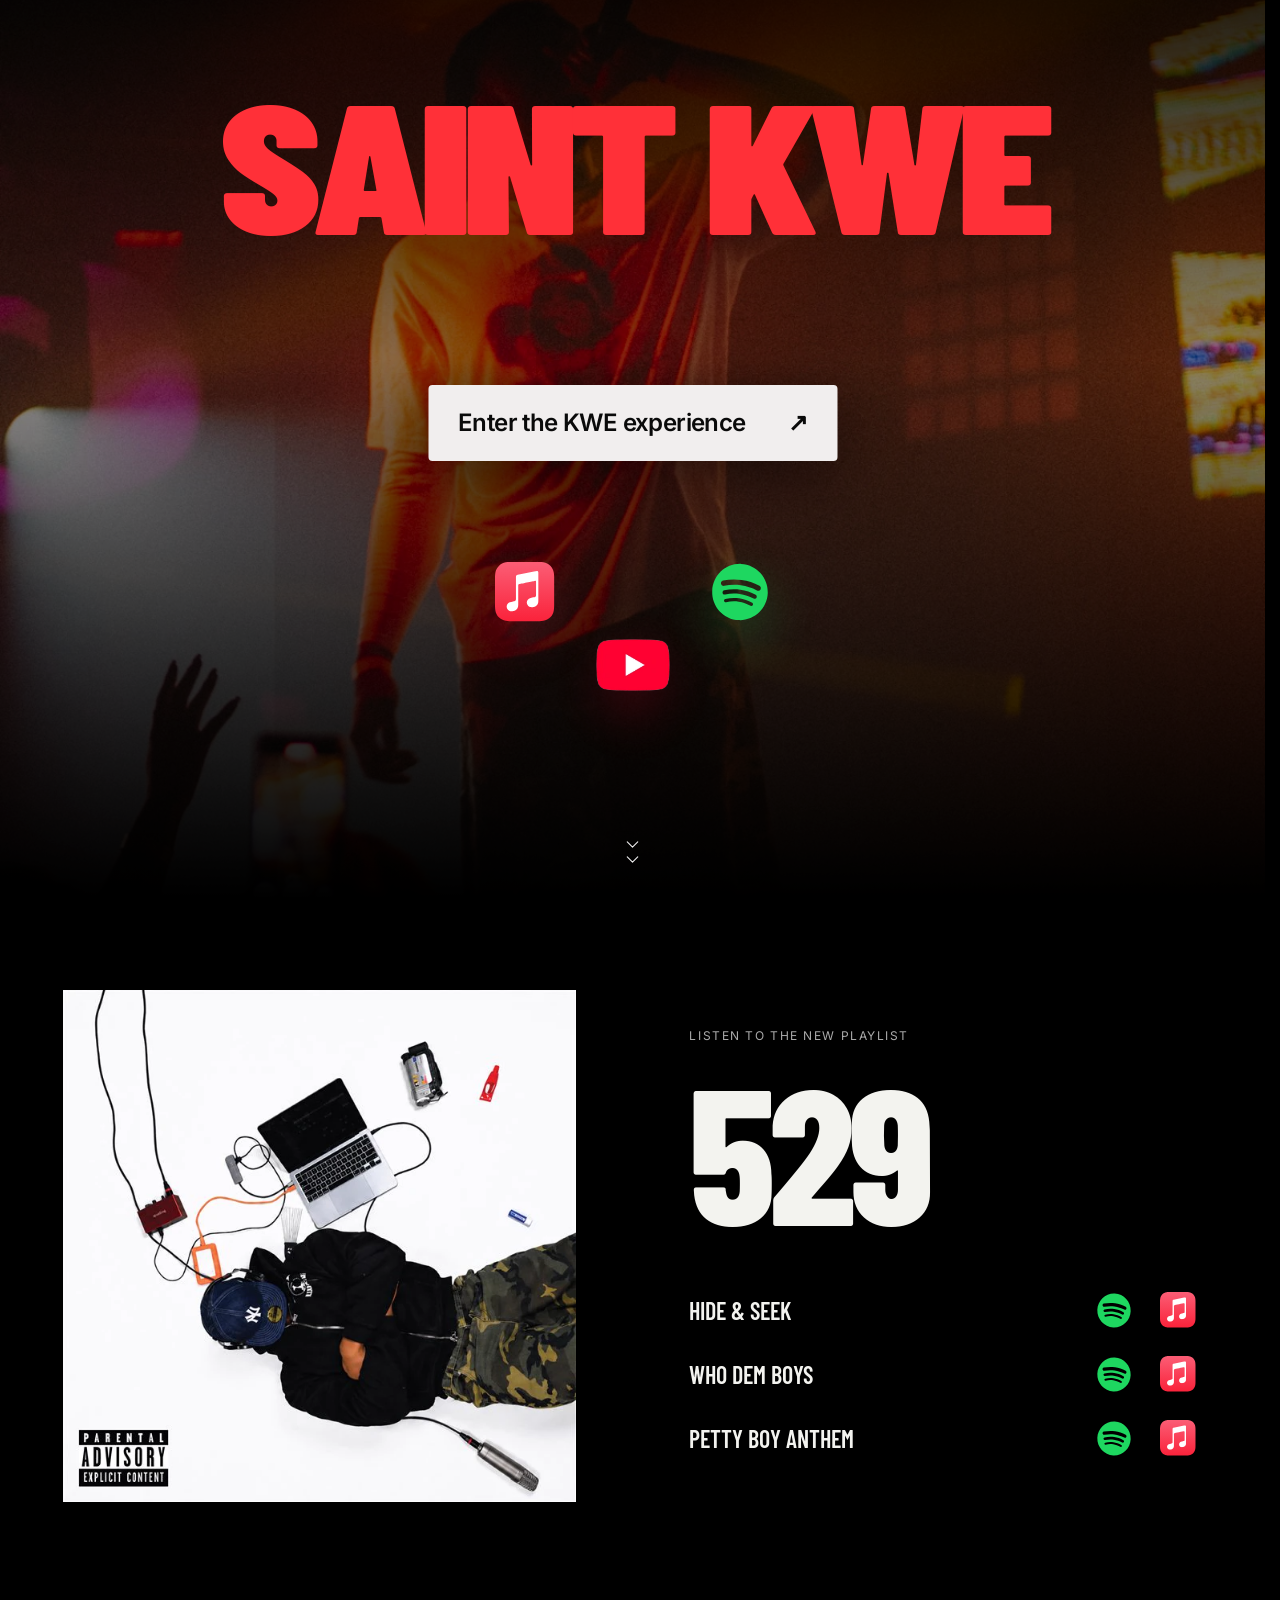
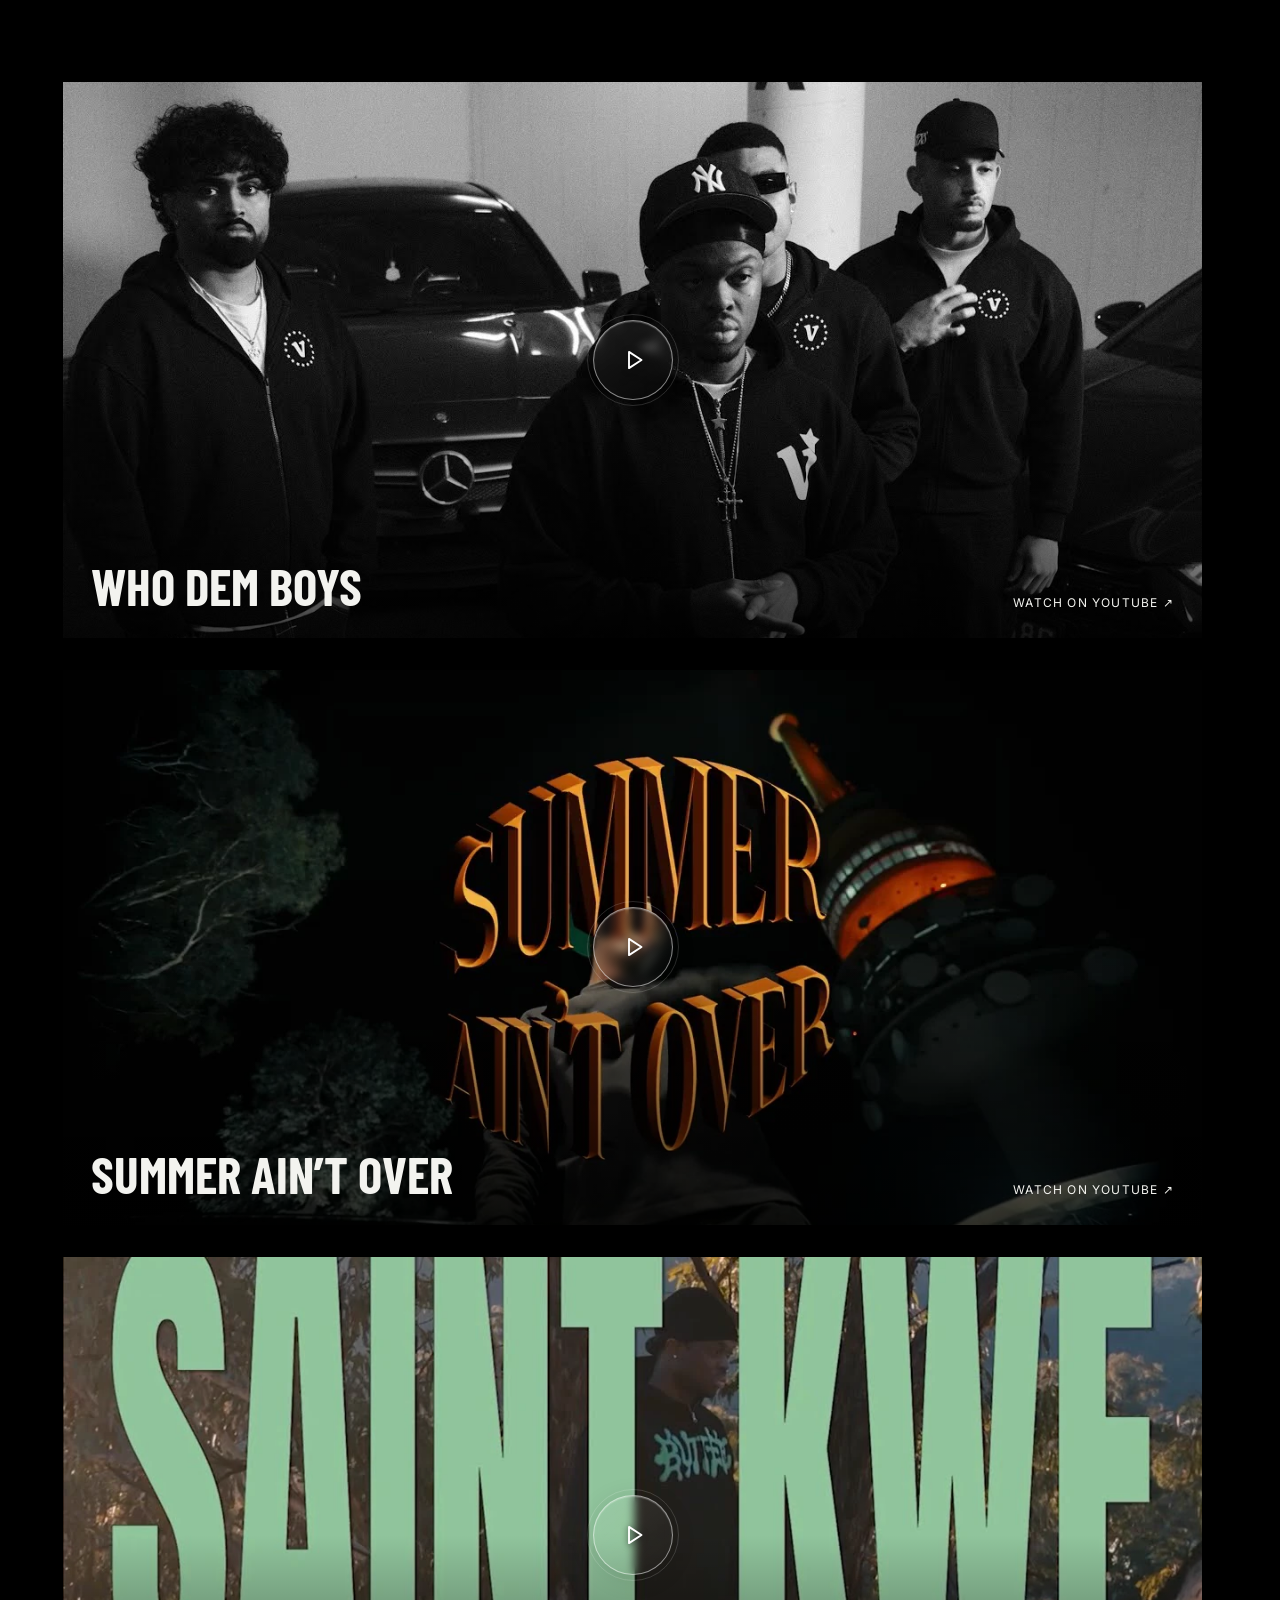
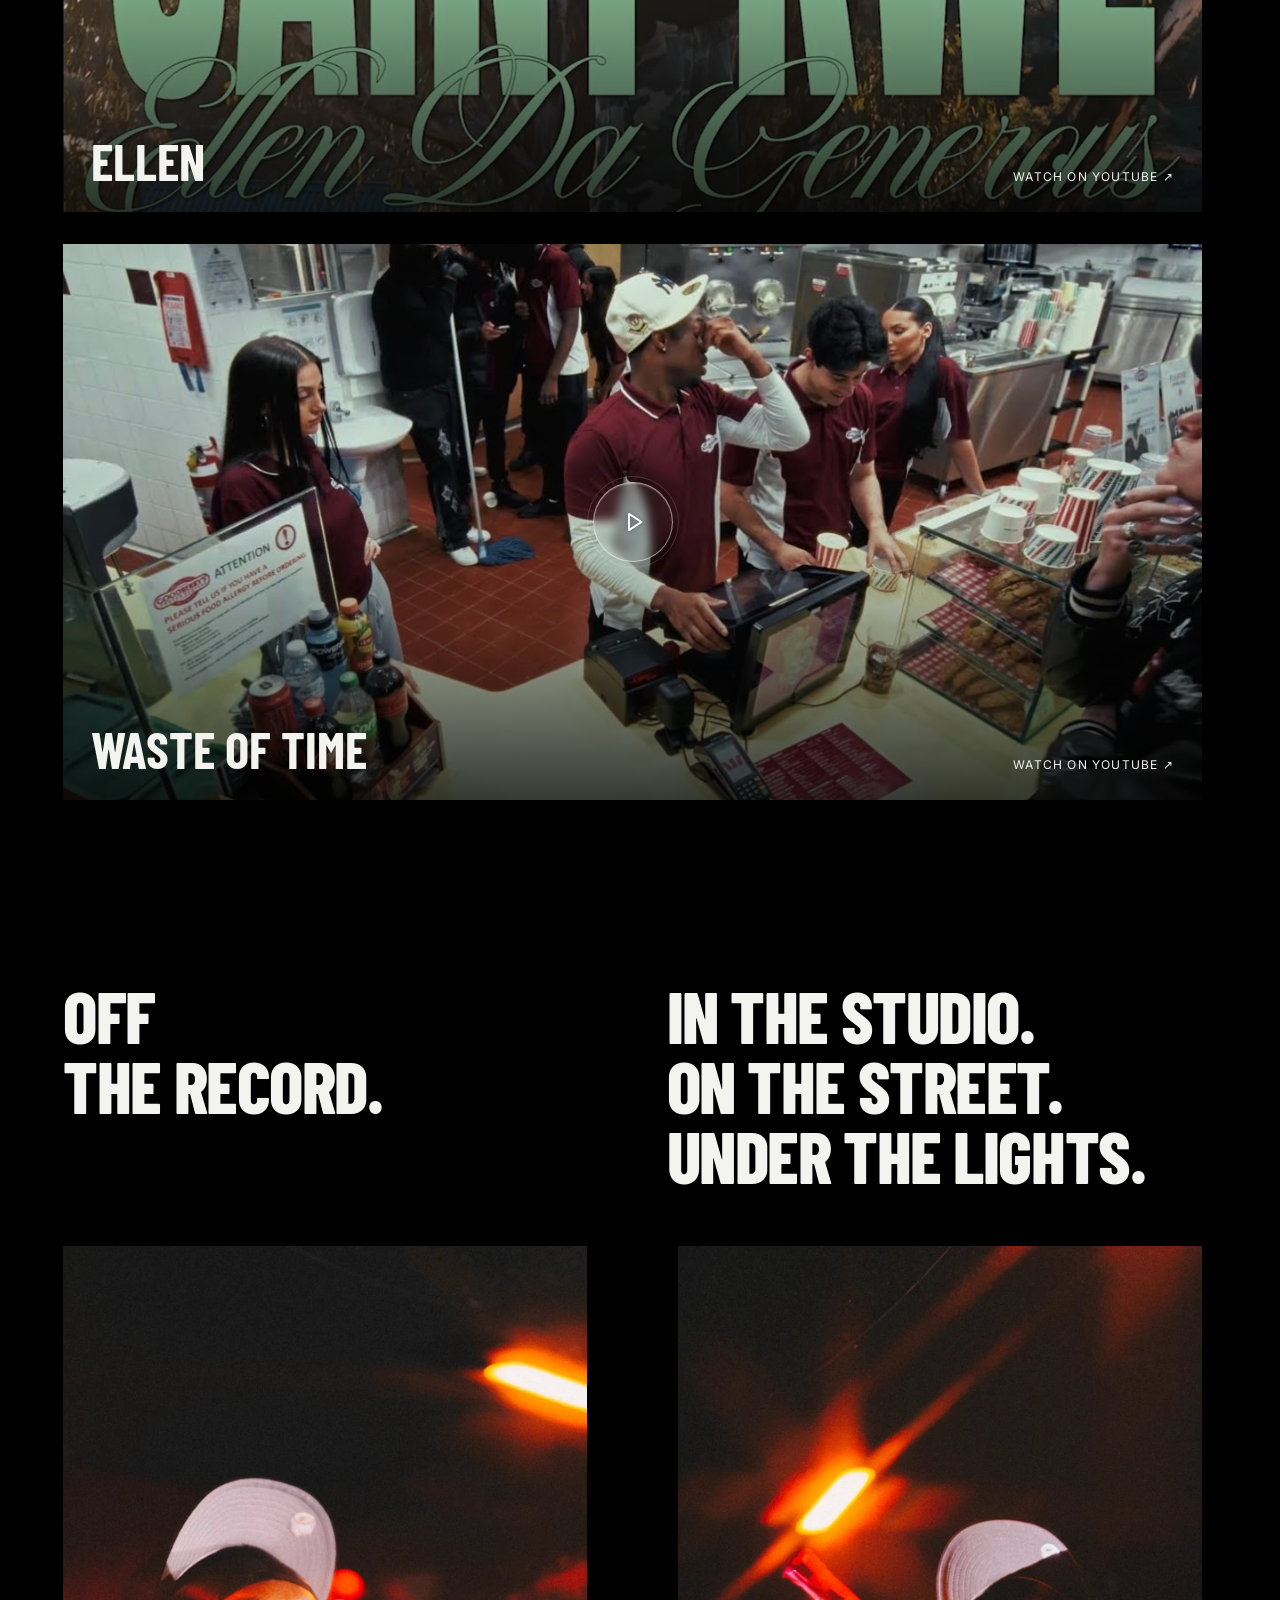
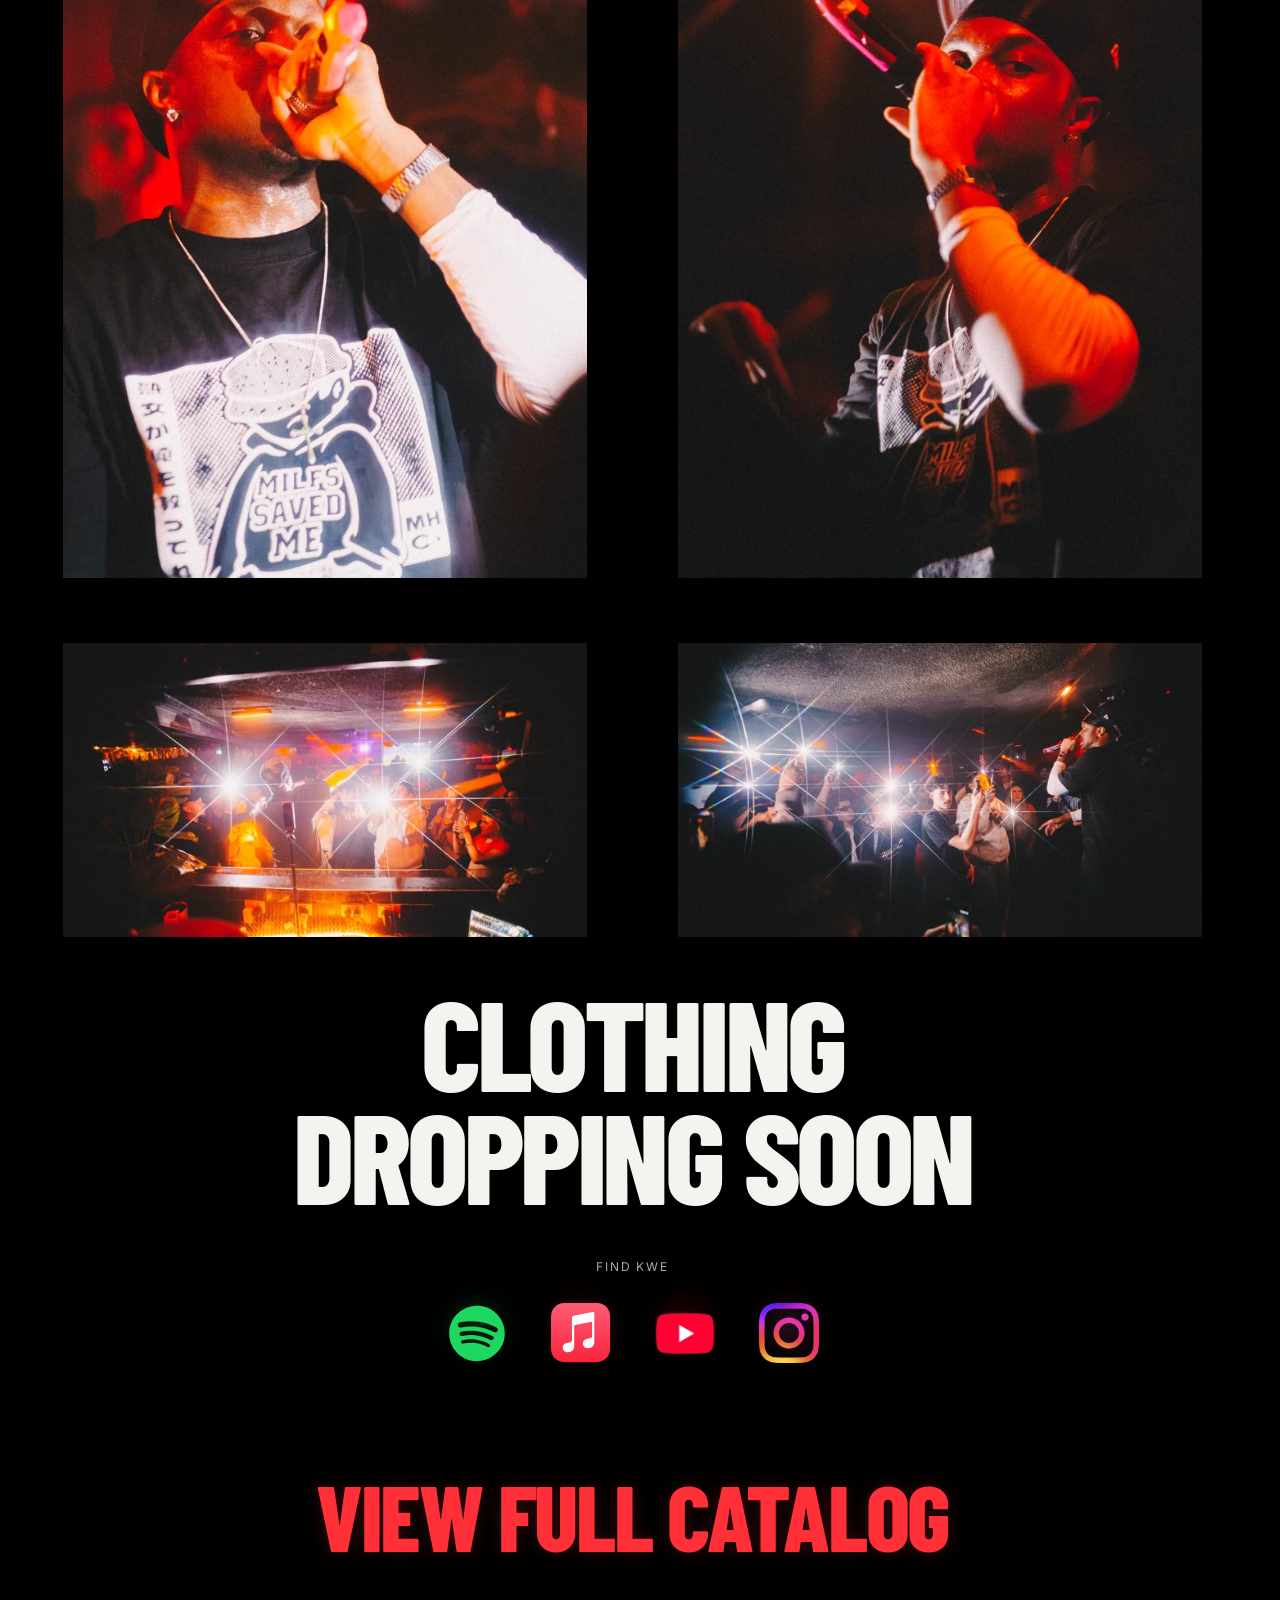
==== index.html @ 80957cc1 "Join black outline draw with original intro wipe" ====
<!doctype html>
<html lang="en" class="mock-settled"><head><meta charset="utf-8"><meta name="viewport" content="width=device-width,initial-scale=1"><title>SAINT KWE</title><meta name="description" content="Music, visuals and photographs from Saint Kwe. Listen to 529 and watch WHO DEM BOYS."><meta name="theme-color" content="#000000"><link rel="icon" href="data:image/svg+xml,%3Csvg xmlns='http://www.w3.org/2000/svg' viewBox='0 0 32 32'%3E%3Crect width='32' height='32' fill='black'/%3E%3Cpath d='M7 5h5v9l9-9h7L17 16l11 11h-7l-9-9v9H7z' fill='white'/%3E%3C/svg%3E"><script src="app.js?v=optimized-20260921" defer></script>

<script src="route-transition.js?v=audit-recovery-20260920"></script><script src="media-loading.js?v=ahead-of-scroll-20260924" defer></script><noscript><style>img[data-src]{display:none}</style></noscript><link rel="stylesheet" href="index.bundle.css?v=black-outline-original-fill-20260924"><link rel="stylesheet" href="fonts.css"></head>
<body data-front="3"><script src="intro-selected.js?v=black-outline-original-fill-20260924"></script><a class="skip" href="#main">Skip to content</a>

<main id="main">
<section class="hero" aria-labelledby="artist"><div class="front-visual" aria-hidden="true"><img src="assets/optimized/hero-dsc08252.webp" alt="" width="1152" height="2048" fetchpriority="high" srcset="assets/optimized/hero-640.webp 640w, assets/optimized/hero-dsc08252.webp 1152w" sizes="100vw" decoding="async"></div><div class="wordmark-stage"><h1 id="artist">SAINT KWE</h1><button class="wordmark-motion" type="button" hidden>Pause motion</button><a class="wordmark-scroll" href="#listen">SCROLL TO LISTEN <span aria-hidden="true">↓</span></a></div><div class="hero-grid" id="listen" role="region" aria-label="Listen on these platforms" tabindex="-1"><div class="hero-copy"><div class="platform-group"><div class="platform-links"><a class="platform-link" href="https://music.apple.com/au/album/529/6788612666" aria-label="Apple Music" title="Apple Music" style="--link-order:0"><span class="platform-art"><img src="assets/apple-music-color.svg" alt="" width="32" height="32"></span></a><a class="platform-link" href="https://open.spotify.com/album/1tXWlbsSiI3O5Lf4TgTcnV" aria-label="Spotify" title="Spotify" style="--link-order:1"><span class="platform-art"><img src="assets/spotify-color.svg" alt="" width="32" height="32"></span></a><a class="platform-link" href="https://www.youtube.com/@saintkwe/videos" aria-label="YouTube" title="YouTube" style="--link-order:2"><span class="platform-art"><img src="assets/optimized/youtube-color.webp" alt="" width="32" height="32"></span></a></div></div><a class="flight-launch" href="flight.html?launch=1">Enter the KWE experience <span aria-hidden="true">↗</span></a><a class="scroll-cue scroll-cue-clean" href="#music" aria-label="Scroll down to music"><svg viewBox="0 0 24 24" fill="none" stroke="currentColor" stroke-width="1.25" stroke-linecap="round" stroke-linejoin="round" aria-hidden="true"><path d="m6 9 6 6 6-6"/></svg><svg viewBox="0 0 24 24" fill="none" stroke="currentColor" stroke-width="1.25" stroke-linecap="round" stroke-linejoin="round" aria-hidden="true"><path d="m6 9 6 6 6-6"/></svg></a></div><figure class="hero-portrait"><span class="media-frame"><img data-src="assets/optimized/hero-1280.webp" data-srcset="assets/optimized/hero-640.webp 640w, assets/optimized/hero-1280.webp 1280w" sizes="(max-width:600px) 90vw, 55vw" width="1280" height="1280" alt="Black-and-white profile portrait of Kwe wearing a cap"><noscript><img src="assets/optimized/hero-1280.webp" srcset="assets/optimized/hero-640.webp 640w, assets/optimized/hero-1280.webp 1280w" sizes="(max-width:600px) 90vw, 55vw" width="1280" height="1280" alt="Black-and-white profile portrait of Kwe wearing a cap" loading="lazy"></noscript></span></figure></div></section>
<section class="music section" id="music" aria-labelledby="music-title"><div class="music-grid"><div class="cover"><span class="media-frame"><img data-src="assets/optimized/cover-1280.webp" data-srcset="assets/optimized/cover-640.webp 640w, assets/optimized/cover-1280.webp 1280w" sizes="(max-width:900px) 90vw, 40vw" width="1280" height="1280" alt="529 artwork"><noscript><img src="assets/optimized/cover-1280.webp" srcset="assets/optimized/cover-640.webp 640w, assets/optimized/cover-1280.webp 1280w" sizes="(max-width:900px) 90vw, 40vw" loading="lazy" width="1280" height="1280" alt="529 artwork"></noscript></span></div><div class="music-copy"><span class="section-tag">LISTEN TO THE NEW PLAYLIST</span><h2 id="music-title">529</h2><div class="release-list tracklist-preview"><div class="track-row"><h3>HIDE &amp; SEEK</h3><div class="track-platforms"><a href="https://open.spotify.com/track/2u8AzHIk5EDLsyPBJLO5Ro" aria-label="Listen to HIDE &amp; SEEK on Spotify" title="Spotify"><img src="assets/spotify-color.svg" alt="" width="36" height="36"></a><a href="https://music.apple.com/au/album/hide-seek/6788612666?i=6788612670&amp;uo=4" aria-label="Listen to HIDE &amp; SEEK on Apple Music" title="Apple Music"><img src="assets/apple-music-color.svg" alt="" width="36" height="36"></a></div></div><div class="track-row"><h3>WHO DEM BOYS</h3><div class="track-platforms"><a href="https://open.spotify.com/track/46uTkcO5Z2K8yxvIJ4USFM" aria-label="Listen to WHO DEM BOYS on Spotify" title="Spotify"><img src="assets/spotify-color.svg" alt="" width="36" height="36"></a><a href="https://music.apple.com/au/album/who-dem-boys/6788612666?i=6788612671&amp;uo=4" aria-label="Listen to WHO DEM BOYS on Apple Music" title="Apple Music"><img src="assets/apple-music-color.svg" alt="" width="36" height="36"></a></div></div><div class="track-row"><h3>PETTY BOY ANTHEM</h3><div class="track-platforms"><a href="https://open.spotify.com/track/5oD4jXRlHrx4iXZxvp73Er" aria-label="Listen to PETTY BOY ANTHEM on Spotify" title="Spotify"><img src="assets/spotify-color.svg" alt="" width="36" height="36"></a><a href="https://music.apple.com/au/album/petty-boy-anthem/6788612666?i=6788612673&amp;uo=4" aria-label="Listen to PETTY BOY ANTHEM on Apple Music" title="Apple Music"><img src="assets/apple-music-color.svg" alt="" width="36" height="36"></a></div></div></div></div></div></section>

<section class="section visuals" id="visuals" aria-label="Music videos"><a class="video-feature" href="https://www.youtube.com/watch?v=b9i6DAuP5qw" aria-label="Watch WHO DEM BOYS on YouTube"><span class="media-frame"><img data-src="assets/b9i6DAuP5qw-hd.jpg" width="1280" height="720" alt="WHO DEM BOYS music video thumbnail"><noscript><img src="assets/b9i6DAuP5qw-hd.jpg" width="1280" height="720" loading="lazy" alt="WHO DEM BOYS music video thumbnail"></noscript></span><span class="play-circle" aria-hidden="true"><svg viewBox="0 0 24 24" fill="none" aria-hidden="true"><path d="M8 5.5 18 12 8 18.5V5.5Z" stroke="currentColor" stroke-width="1.5" stroke-linejoin="round"/></svg></span><span class="video-caption"><strong>WHO DEM BOYS</strong><span>WATCH ON YOUTUBE ↗</span></span></a><a class="video-feature" style="margin-top:32px" href="https://www.youtube.com/watch?v=e_RMY3Msjro" aria-label="Watch SUMMER AIN’T OVER on YouTube"><span class="media-frame"><img data-src="assets/optimized/e_RMY3Msjro-hd.webp" width="1280" height="720" alt="SUMMER AIN’T OVER music video thumbnail"><noscript><img src="assets/optimized/e_RMY3Msjro-hd.webp" width="1280" height="720" loading="lazy" alt="SUMMER AIN’T OVER music video thumbnail"></noscript></span><span class="play-circle" aria-hidden="true"><svg viewBox="0 0 24 24" fill="none" aria-hidden="true"><path d="M8 5.5 18 12 8 18.5V5.5Z" stroke="currentColor" stroke-width="1.5" stroke-linejoin="round"/></svg></span><span class="video-caption"><strong>SUMMER AIN’T OVER</strong><span>WATCH ON YOUTUBE ↗</span></span></a><a class="video-feature" style="margin-top:32px" href="https://www.youtube.com/watch?v=nfWzHNK-rkg" aria-label="Watch ELLEN on YouTube"><span class="media-frame"><img data-src="assets/optimized/nfWzHNK-rkg-hd.webp" alt="ELLEN video thumbnail" width="1280" height="720"><noscript><img src="assets/optimized/nfWzHNK-rkg-hd.webp" alt="ELLEN video thumbnail" width="1280" height="720" loading="lazy"></noscript></span><span class="play-circle" aria-hidden="true"><svg viewBox="0 0 24 24" fill="none" aria-hidden="true"><path d="M8 5.5 18 12 8 18.5V5.5Z" stroke="currentColor" stroke-width="1.5" stroke-linejoin="round"/></svg></span><span class="video-caption"><strong>ELLEN</strong><span>WATCH ON YOUTUBE ↗</span></span></a><a class="video-feature" style="margin-top:32px" href="https://www.youtube.com/watch?v=I3dgDW-hsuA" aria-label="Watch WASTE OF TIME on YouTube"><span class="media-frame"><img data-src="assets/I3dgDW-hsuA-hd.jpg" alt="WASTE OF TIME video thumbnail" width="1280" height="720"><noscript><img src="assets/I3dgDW-hsuA-hd.jpg" alt="WASTE OF TIME video thumbnail" width="1280" height="720" loading="lazy"></noscript></span><span class="play-circle" aria-hidden="true"><svg viewBox="0 0 24 24" fill="none" aria-hidden="true"><path d="M8 5.5 18 12 8 18.5V5.5Z" stroke="currentColor" stroke-width="1.5" stroke-linejoin="round"/></svg></span><span class="video-caption"><strong>WASTE OF TIME</strong><span>WATCH ON YOUTUBE ↗</span></span></a></section>
<section class="section archive" id="archive" aria-labelledby="archive-title"><div class="archive-heading"><h2 id="archive-title">OFF<br>THE RECORD.</h2><p>In the studio.<br>On the street.<br>Under the lights.</p></div><div class="photo-grid">
<figure class="photo concert"><span class="media-frame"><img data-src="assets/concert-cultrd-131-1280.jpg" data-srcset="assets/optimized/concert-cultrd-131-640.webp 640w, assets/concert-cultrd-131-1280.jpg 1280w" sizes="(max-width:360px) 90vw, 44vw" width="1186" height="2110" alt="Close-up of Kwe singing beneath red and orange stage lights" style="aspect-ratio:auto 1186 / 2110;height:auto"><noscript><img src="assets/concert-cultrd-131-1280.jpg" srcset="assets/optimized/concert-cultrd-131-640.webp 640w, assets/concert-cultrd-131-1280.jpg 1280w" sizes="(max-width:360px) 90vw, 44vw" width="1186" height="2110" loading="lazy" alt="Close-up of Kwe singing beneath red and orange stage lights" style="aspect-ratio:auto 1186 / 2110;height:auto"></noscript></span></figure>
<figure class="photo concert"><span class="media-frame"><img data-src="assets/concert-cultrd-117-1280.jpg" data-srcset="assets/optimized/concert-cultrd-117-640.webp 640w, assets/concert-cultrd-117-1280.jpg 1280w" sizes="(max-width:360px) 90vw, 44vw" width="1186" height="2110" alt="Kwe performing beneath an orange spotlight" style="aspect-ratio:auto 1186 / 2110;height:auto"><noscript><img src="assets/concert-cultrd-117-1280.jpg" srcset="assets/optimized/concert-cultrd-117-640.webp 640w, assets/concert-cultrd-117-1280.jpg 1280w" sizes="(max-width:360px) 90vw, 44vw" width="1186" height="2110" loading="lazy" alt="Kwe performing beneath an orange spotlight" style="aspect-ratio:auto 1186 / 2110;height:auto"></noscript></span></figure>


<figure class="photo concert"><span class="media-frame"><img data-src="assets/optimized/concert-cultrd-125-1280.webp" data-srcset="assets/optimized/concert-cultrd-125-640.webp 640w, assets/optimized/concert-cultrd-125-1280.webp 1280w, assets/optimized/concert-cultrd-125-full.webp 2110w" sizes="(max-width:360px) 90vw, 44vw" width="1280" height="719" alt="Wide concert stage illuminated by orange lights" style="aspect-ratio:auto 1280 / 719;height:auto"><noscript><img src="assets/optimized/concert-cultrd-125-1280.webp" srcset="assets/optimized/concert-cultrd-125-640.webp 640w, assets/optimized/concert-cultrd-125-1280.webp 1280w, assets/optimized/concert-cultrd-125-full.webp 2110w" sizes="(max-width:360px) 90vw, 44vw" width="1280" height="719" loading="lazy" alt="Wide concert stage illuminated by orange lights" style="aspect-ratio:auto 1280 / 719;height:auto"></noscript></span></figure>
<figure class="photo concert"><span class="media-frame"><img data-src="assets/optimized/concert-cultrd-121-1280.webp" data-srcset="assets/optimized/concert-cultrd-121-640.webp 640w, assets/optimized/concert-cultrd-121-1280.webp 1280w, assets/optimized/concert-cultrd-121-full.webp 2110w" sizes="(max-width:360px) 90vw, 44vw" width="1280" height="719" alt="Wide view of the performers and crowd beneath concert lights" style="aspect-ratio:auto 1280 / 719;height:auto"><noscript><img src="assets/optimized/concert-cultrd-121-1280.webp" srcset="assets/optimized/concert-cultrd-121-640.webp 640w, assets/optimized/concert-cultrd-121-1280.webp 1280w, assets/optimized/concert-cultrd-121-full.webp 2110w" sizes="(max-width:360px) 90vw, 44vw" width="1280" height="719" loading="lazy" alt="Wide view of the performers and crowd beneath concert lights" style="aspect-ratio:auto 1280 / 719;height:auto"></noscript></span></figure></div></section>


<section class="contact section" id="contact" aria-labelledby="contact-title"><h2 id="contact-title" style="font-size:clamp(2.5rem,10vw,10rem)">CLOTHING<br><em>DROPPING SOON</em></h2><div class="contact-bottom"><div class="platform-group"><p class="platform-label">FIND KWE</p><div class="platform-links"><a class="platform-link" href="https://open.spotify.com/album/1tXWlbsSiI3O5Lf4TgTcnV" aria-label="Spotify" title="Spotify" style="--link-order:0"><img src="assets/spotify-color.svg" alt="" width="32" height="32"></a><a class="platform-link" href="https://music.apple.com/au/album/529/6788612666" aria-label="Apple Music" title="Apple Music" style="--link-order:1"><img src="assets/apple-music-color.svg" alt="" width="32" height="32"></a><a class="platform-link" href="https://www.youtube.com/@saintkwe/videos" aria-label="YouTube" title="YouTube" style="--link-order:2"><img src="assets/optimized/youtube-color.webp" alt="" width="32" height="32"></a><a class="platform-link" href="https://www.instagram.com/saintkwe/reels/" aria-label="Instagram" title="Instagram" style="--link-order:3"><img src="assets/optimized/instagram-color.webp" loading="eager" decoding="async" alt="" width="32" height="32"></a></div></div></div></section></main>
<footer class="catalog-footer"><a class="catalog-cta" href="catalog.html">VIEW FULL CATALOG</a></footer>

</body></html>
---- index.bundle.css ----
:root{color-scheme:dark;--black:#000;--white:#f3f3ef;--muted:#aaa;--line:#303030;--display:'Barlow Condensed',Impact,'Arial Narrow',sans-serif;--body:Inter,Arial,sans-serif}*{box-sizing:border-box}html{background:#000;scroll-behavior:smooth;scroll-padding-top:30px}body{margin:0;background:#000;color:var(--white);font:16px/1.5 var(--body)}a{color:inherit;text-decoration:none}button{font:inherit;color:inherit;cursor:pointer}a,button{-webkit-tap-highlight-color:#ffffff30}a:focus-visible,button:focus-visible{outline:2px solid #fff;outline-offset:6px}img{display:block;max-width:100%}h1,h2,h3,p,figure{margin:0}header,main,footer{max-width:1800px;margin-inline:auto}header{padding:22px 5%;display:flex;align-items:center;justify-content:space-between;gap:20px}.logo{font:900 36px/1 var(--display);letter-spacing:-1px;min-height:44px;display:flex;align-items:center}.logo span{font:12px var(--body);align-self:flex-start;margin:5px 0 0 5px}nav{display:flex;gap:34px}nav a,.header-contact{font-size:14px;min-height:44px;display:inline-flex;align-items:center}.header-contact{gap:35px}.hero{padding:15px 5% 90px}.hero-meta,.section-top{display:flex;justify-content:space-between;gap:20px;align-items:center}.hero-meta{font-size:12px;letter-spacing:.12em;padding:22px 0}h1{font:900 clamp(5rem,18.8vw,21rem)/.94 var(--display);letter-spacing:-.035em;white-space:nowrap;margin:0 0 32px}.hero-grid{display:grid;grid-template-columns:.78fr 1fr;gap:7%;align-items:center}.hero-copy{padding:12% 0}.section-tag{font-size:12px;letter-spacing:.13em;color:var(--muted);line-height:1.6}.hero-statement{font:700 clamp(2.8rem,5.7vw,6rem)/1.03 var(--display);letter-spacing:-.02em;margin:28px 0 36px}em{font-style:normal;color:#aaa}.primary{display:inline-flex;align-items:center;justify-content:space-between;gap:38px;min-height:54px;background:var(--white);color:#000;padding:15px 22px;font-size:14px;font-weight:600;border:1px solid var(--white)}.quiet-link{font-size:14px;min-height:44px;display:inline-flex;align-items:center;gap:20px}.hero-copy>.quiet-link{display:flex;width:fit-content;margin-top:18px}.hero-portrait img{width:100%;aspect-ratio:1.12;object-fit:cover;object-position:50% 20%}.hero-portrait figcaption{display:flex;justify-content:space-between;font-size:12px;letter-spacing:.1em;color:var(--muted);padding-top:14px}.section{padding:90px 5%;background:#000}.section-top{margin-bottom:48px}.music-grid{display:grid;grid-template-columns:1fr 1fr;gap:10%;align-items:center}.cover img{width:100%;height:auto;aspect-ratio:1;object-fit:contain}.music-copy h2{font:800 clamp(7rem,15vw,17rem)/.95 var(--display);letter-spacing:-.035em;margin:12px 0 28px}.release-list{margin-top:38px}.release-list>a{display:grid;grid-template-columns:20px minmax(0,1fr) 20px;gap:15px;align-items:center;padding:20px 0;border-bottom:0}.release-list>a>span:first-child{font-size:12px;color:var(--muted)}h3{font:600 clamp(1.4rem,2.6vw,2.3rem)/1.15 var(--display)}.big-title{font:800 clamp(3.5rem,8.8vw,10rem)/.91 var(--display);letter-spacing:-.025em;margin-bottom:42px}.outline-type{color:#000;-webkit-text-stroke:1px #aaa}.video-feature{display:block;position:relative;overflow:hidden}.video-feature .media-frame>img{width:100%;aspect-ratio:2.05;object-fit:cover;object-position:center 37%}.video-feature:after{content:'';position:absolute;inset:50% 0 0;background:linear-gradient(transparent,#000b);pointer-events:none}.play-circle{position:absolute;top:50%;left:50%;transform:translate(-50%,-50%);width:72px;height:72px;border:1px solid #fffc;border-radius:50%;display:grid;place-items:center;background:#0006;padding-left:4px;font-size:20px;z-index:1}.video-caption{position:absolute;bottom:26px;left:28px;right:28px;display:flex;align-items:end;justify-content:space-between;gap:20px;z-index:1}.video-caption strong{font:700 clamp(2rem,4vw,4rem)/1 var(--display)}.video-caption>span{font-size:12px;letter-spacing:.1em}.video-rows>a{display:grid;grid-template-columns:40px minmax(0,1fr) 60px 20px;gap:20px;align-items:center;padding:25px 0;border-bottom:0}.duration{font-size:12px;color:var(--muted)}.archive-heading{display:flex;justify-content:space-between;align-items:end;gap:30px;margin-bottom:55px}.archive-heading h2{font:800 clamp(3.5rem,8vw,9rem)/.94 var(--display);letter-spacing:-.025em}.archive-heading p{color:var(--muted);font-size:16px;line-height:1.8;max-width:220px;margin:0 6% 8px 0}.photo-grid{display:grid;grid-template-columns:1fr 1fr;gap:65px 8%;align-items:start}.photo{display:block;min-width:0}.photo img{width:100%;aspect-ratio:1;object-fit:cover}.photo.tall img{aspect-ratio:3/4}.photo.offset{margin-top:26%}.photo.wide img{aspect-ratio:1.5;object-position:50% 80%}.photo>span:not(.media-frame){display:flex;justify-content:space-between;align-items:center;padding-top:14px;font-size:12px;letter-spacing:.08em;color:var(--muted)}.photo b{font-size:24px;color:#fff;font-weight:400}.contact h2{font:800 clamp(5rem,15vw,17rem)/.88 var(--display);letter-spacing:-.035em;margin:32px 0 60px}.contact h2 em{color:var(--white)}.contact-bottom{display:flex;justify-content:space-between;gap:30px;align-items:end}.contact-handle{font:600 clamp(1.8rem,4vw,4rem)/1.2 var(--display);padding-bottom:14px}.socials{display:flex;gap:30px;flex-wrap:wrap}.socials a{font-size:14px;min-height:44px;display:flex;align-items:center}footer{display:flex;justify-content:space-between;gap:20px;padding:28px 5%;font-size:12px;letter-spacing:.1em;color:var(--muted)}footer>a{min-height:44px;display:flex;align-items:center}footer>span{align-self:center}.skip{position:fixed;top:-100px;left:15px;z-index:10;background:white;color:black;padding:12px}.skip:focus{top:10px}dialog{position:fixed;inset:0;width:min(1200px,96vw);max-width:96vw;height:94dvh;max-height:94dvh;background:#000;color:#fff;border:1px solid #444;padding:18px 22px}dialog::backdrop{background:#000e}dialog[open]{display:flex;flex-direction:column;gap:12px}.dialog-top,.dialog-bottom{display:flex;align-items:center;justify-content:space-between;gap:12px}.dialog-top{font-size:14px}.dialog-bottom p{font-size:14px;text-align:center;color:#bbb}dialog button{background:#000;border:1px solid #555;min-height:44px;padding:8px 15px;white-space:nowrap}#full-photo{min-height:0;flex:1;width:100%;object-fit:contain}body.modal-open{overflow:hidden}.reveal{animation:enter .52s ease-out both}.platform-group.reveal{animation:none}@keyframes enter{from{opacity:.72;transform:translateY(6px)}to{opacity:1;transform:none}}@media(hover:hover) and (pointer:fine){a:hover{color:#bbb}.primary:hover{background:#000;color:#fff}.photo img{transition:filter .2s}.video-feature:hover .play-circle{background:#fff;color:#000}}@media(min-width:1800px){h1{font-size:338px}}@media(max-width:900px){.music-grid{gap:7%;grid-template-columns:1fr 1fr}.header-contact{display:none}.hero-grid{gap:6%}.hero-statement{font-size:clamp(2.7rem,6vw,4rem)}.primary{gap:20px}.section{padding-block:65px}.music-copy h2{font-size:8rem}.release-list{margin-top:25px}.release-list>a{padding:15px 0;gap:10px}.socials{gap:18px}.contact-bottom{align-items:start;flex-direction:column}}@media(max-width:600px){header{padding:16px 5%;gap:16px}nav{gap:18px}.logo{font-size:30px}nav a{font-size:14px}.hero{padding-top:0;padding-bottom:50px}.hero-meta{font-size:10px;padding:15px 0;letter-spacing:.06em}.hero-meta>a{display:none}h1{font-size:18.5vw;margin-bottom:24px}.hero-grid{grid-template-columns:1fr;gap:28px}.hero-copy{padding:0;display:grid;grid-template-columns:1fr 1fr;align-items:center;gap:14px}.hero-copy>.section-tag{grid-column:1/-1}.hero-statement{font-size:2.8rem;margin:0;grid-row:2/4}.hero-copy>.primary{font-size:13px;padding:13px;gap:10px;min-height:50px}.hero-copy>.quiet-link{margin:0;font-size:12px;gap:10px}.hero-portrait img{aspect-ratio:1.12}.section{padding-block:50px}.section-top{margin-bottom:30px;gap:12px}.section-tag{font-size:11px;letter-spacing:.07em}.music-grid{grid-template-columns:1fr;gap:32px}.music-copy h2{font-size:8rem}.music-copy>.primary{width:100%}.release-list>a{padding:20px 0}h3{font-size:1.6rem}.big-title{font-size:12vw;margin-bottom:28px}.video-feature .media-frame>img{aspect-ratio:1.25;object-position:50% 38%}.video-caption{bottom:20px;left:18px;right:18px;display:block}.video-caption strong{font-size:2rem}.video-caption>span{display:block;margin-top:10px;font-size:10px}.play-circle{width:54px;height:54px;font-size:16px;top:42%}.video-rows>a{grid-template-columns:20px minmax(0,1fr) 35px 14px;gap:10px;padding:22px 0}.duration{font-size:11px}.archive-heading{gap:20px;align-items:start;flex-direction:column;margin-bottom:30px}.archive-heading h2{font-size:15vw}.archive-heading p{font-size:14px}.photo-grid{gap:34px 16px}.photo>span:not(.media-frame){font-size:10px;letter-spacing:0;gap:5px}.photo b{font-size:19px}.photo.offset{margin-top:30%}.contact h2{font-size:24vw;margin-bottom:40px}.contact-handle{font-size:2rem}.socials{gap:24px}footer>span:nth-child(2){display:none}footer{font-size:10px}dialog{padding:12px;max-width:100vw;width:100vw;height:100dvh;max-height:100dvh;border:0}.dialog-bottom{flex-wrap:wrap}.dialog-bottom p{order:3;width:100%;margin-top:5px}}@media(max-width:360px){nav{gap:12px}.hero-copy{grid-template-columns:1fr}.hero-statement{grid-row:auto}.hero-copy>.primary{width:100%}.hero-copy>.quiet-link{margin-top:0}.photo-grid{grid-template-columns:1fr}.photo.offset{margin-top:0}.photo>span:not(.media-frame){font-size:12px}.section-top{flex-wrap:wrap}}@media(prefers-reduced-motion:reduce){html{scroll-behavior:auto}*,*:before,*:after{animation:none!important;transition:none!important}.reveal{opacity:1;transform:none}}
img{height:auto}.hero-copy{padding:0}.hero-portrait img{height:auto}@media(min-width:901px){h1{font-size:clamp(5rem,17vw,19rem)}.hero-portrait img{aspect-ratio:1.3}.hero{padding-bottom:70px}}

.primary{transition:background-color .18s,color .18s,transform .12s}.primary:active{transform:translateY(1px) scale(.985);background:#deded9;color:#000}@media(prefers-reduced-motion:reduce){.primary:active{transform:none}}

/* Keep secondary text legible on small screens. */
@media(max-width:600px){.hero-meta,.section-tag,.duration,.video-caption>span,footer{font-size:12px}.hero-copy>.primary,.hero-copy>.quiet-link{font-size:14px}.archive-heading p{font-size:16px}.section-top{flex-wrap:wrap}.hero-copy{grid-template-columns:1fr}.hero-statement{grid-row:auto}.hero-copy>.primary{width:fit-content}.hero-copy>.quiet-link{margin-top:0}}

/* No decorative dividers between page sections or content rows. */
header,main,footer,section,.hero-meta,.section-top,.release-list>a,.video-rows>a,.contact-handle{border:0!important;box-shadow:none!important}
hr,[role="separator"]{display:none!important}

/* Scroll-led image reveals; the full title list remains in view. */
.video-scroll{margin-top:45px;--reveal-height:200px;overflow-anchor:none}
.video-pin{background:#000;padding:12px 0 20px;top:20px}
.video-scroll-hint{font-size:12px;letter-spacing:.12em;color:#aaa;margin:0 0 12px;display:flex;justify-content:space-between}
.video-title{display:grid;grid-template-columns:26px minmax(0,1fr) 24px;align-items:center;gap:14px;width:100%;min-height:42px;padding:7px 0;background:none;border:0;text-align:left;color:#aaa;font:600 clamp(18px,2.4vw,28px)/1.1 var(--display)}
.video-title .section-tag{font-family:var(--body);font-size:12px}
.reveal-symbol{text-align:right;font:400 20px/1 var(--body)}
.video-image{margin-left:0;overflow:hidden}
.video-image a{display:block;position:relative}
.video-image img{width:100%;height:auto;aspect-ratio:16/9;object-fit:cover;object-position:center}
.scroll-play{position:absolute;top:50%;left:50%;transform:translate(-50%,-50%);background:#000a;border-radius:50%;padding:15px 20px;font-size:20px;color:#fff}
.scroll-video{margin-bottom:18px}
.scroll-enhanced{height:calc(var(--scroll-travel) + var(--pin-height))}
.scroll-enhanced .video-pin{position:sticky}
.scroll-enhanced .scroll-video{margin-bottom:0}
.scroll-enhanced .video-image{height:0;opacity:0;transition:height .46s cubic-bezier(.4,0,.2,1),opacity .26s ease}
.scroll-enhanced .active .video-image{height:calc(var(--reveal-height) + 12px);opacity:1}
.scroll-enhanced .video-image img{height:var(--reveal-height);transform:translateY(10px) scale(1.015);transition:transform .46s cubic-bezier(.4,0,.2,1)}
.scroll-enhanced .active .video-image img{transform:translateY(0) scale(1)}
.scroll-enhanced .active .video-title{color:#fff}
@media(max-width:600px){.video-title{gap:8px;grid-template-columns:22px minmax(0,1fr) 20px;font-size:18px;min-height:42px}}
@media(prefers-reduced-motion:reduce){.video-scroll-hint{display:none}.video-image,.video-image img{transition:none!important;transform:none!important}}
.scroll-enhanced .video-image a{width:100%}


/* Direct listening links, with restrained motion on the surrounding controls. */
.platform-group{margin-top:8px}.platform-label{font-size:12px;letter-spacing:.15em;color:#aaa;margin-bottom:18px}
.platform-links{display:flex;gap:20px;align-items:flex-start;flex-wrap:wrap}
.platform-link{display:flex;flex-direction:column;align-items:center;justify-content:center;gap:12px;min-width:64px;min-height:78px;padding:8px 0;position:relative}
.platform-link img{width:32px;height:32px;object-fit:contain}
.platform-link span{font-size:11px;white-space:nowrap;color:#aaa;transition:color .2s}
.platform-link:hover span,.platform-link:focus-visible span{color:#fff}
.platform-link:before{content:'';position:absolute;inset:-6px;border-radius:14px;background:radial-gradient(ellipse,#ffffff12,transparent 70%);opacity:0;transition:opacity .25s;pointer-events:none}
.platform-link:hover:before,.platform-link:focus-visible:before{opacity:1}
@media(prefers-reduced-motion:no-preference){.platform-group.reveal .platform-link{animation:platform-enter .45s ease both;animation-delay:calc(var(--link-order) * .055s)}}
@keyframes platform-enter{from{opacity:.72;transform:translateY(4px)}to{opacity:1;transform:translateY(0)}}
.visuals>.section-top{justify-content:flex-end}
.all-videos{display:inline-flex;gap:44px;align-items:center;justify-content:space-between;min-height:64px;padding:17px 26px;background:#f3f3ef;color:#000;font:600 24px/1 var(--display);text-transform:uppercase;transition:background .2s,box-shadow .2s}
.all-videos:hover{color:#000;background:#fff;box-shadow:0 0 28px #ffffff26}
.archive-heading{display:grid;grid-template-columns:1fr 1fr;gap:6%;align-items:start}
.archive-heading h2,.archive-heading p{font:800 clamp(3rem,5.6vw,6.3rem)/.98 var(--display);letter-spacing:-.02em;text-transform:uppercase;margin:0;max-width:none;color:var(--white)}
.contact-bottom{display:block}.contact .platform-links{gap:36px}.contact .platform-link{min-width:80px}.contact .platform-link img{width:40px;height:40px}
@media(max-width:600px){.hero-copy>.platform-group{grid-column:1/-1}.platform-links{gap:12px}.platform-link{min-width:58px}.archive-heading{grid-template-columns:1fr;gap:32px}.archive-heading h2,.archive-heading p{font-size:clamp(2.6rem,11vw,4rem)}.all-videos{min-height:56px;font-size:22px;padding:16px 22px}.contact .platform-links{gap:12px}.contact .platform-link{min-width:58px}.contact .platform-link img{width:32px;height:32px}}
.platform-link img[src$="youtube.png"]{width:48px;height:48px;margin-block:-8px}.contact .platform-link img[src$="youtube.png"]{width:60px;height:60px;margin-block:-10px}@media(max-width:600px){.contact .platform-link img[src$="youtube.png"]{width:48px;height:48px;margin-block:-8px}}

/* Colored icons keep their supplied artwork; the glow belongs to the link background. */
.platform-links,.contact .platform-links{gap:24px}
.platform-link,.contact .platform-link{min-width:80px;min-height:100px;gap:16px}
.platform-link img,.contact .platform-link img{width:48px;height:48px;position:relative;z-index:1}
.platform-link img[src$="youtube-color.png"],.contact .platform-link img[src$="youtube-color.png"]{width:72px;height:72px;margin-block:-12px}
.platform-link span{font-size:12px;position:relative;z-index:1}
.platform-link[aria-label="Spotify"]{--glow:29,185,84}
.platform-link[aria-label="Apple Music"]{--glow:250,45,85}
.platform-link[aria-label="YouTube"]{--glow:255,0,51}
.platform-link[aria-label="Instagram"]{--glow:215,60,150}
.platform-link:before{inset:-12px -8px 10px;background:radial-gradient(ellipse,rgba(var(--glow),.28),rgba(var(--glow),.07) 44%,transparent 72%);opacity:.55;border-radius:50%;filter:blur(8px)}
.platform-link:hover:before,.platform-link:focus-visible:before{opacity:1;animation:none}
.scroll-cue{display:flex;align-items:center;gap:26px;margin-top:32px;font-size:14px;color:#bbb;min-height:44px;width:fit-content}
.scroll-cue-arrow{font-size:27px;line-height:1;color:#fff;display:inline-block}
.hero-statement{margin-top:0}
@media(prefers-reduced-motion:no-preference){.platform-link:before{animation:link-breathe 4s ease-in-out infinite;animation-delay:calc(var(--link-order) * -.65s)}.scroll-cue-arrow{animation:scroll-down 1.8s ease-in-out infinite}}
@keyframes link-breathe{0%,100%{opacity:.4}50%{opacity:.85}}
@keyframes scroll-down{0%,100%{transform:translateY(-3px);opacity:.5}55%{transform:translateY(6px);opacity:1}}
@media(max-width:600px){.platform-links,.contact .platform-links{gap:12px}.platform-link,.contact .platform-link{min-width:60px;min-height:94px}.platform-link img,.contact .platform-link img{width:42px;height:42px}.platform-link img[src$="youtube-color.png"],.contact .platform-link img[src$="youtube-color.png"]{width:63px;height:63px;margin-block:-10.5px}.scroll-cue{grid-column:1/-1;margin-top:20px}}
/* Shared loading and decode transition for every photographic asset. */
.media-frame{display:block;position:relative;overflow:hidden;isolation:isolate;background:#0b0b0b}
.media-frame>img{transition:filter .65s ease,opacity .65s ease;filter:blur(0);opacity:1}
.media-frame.image-loading>img{filter:blur(14px);opacity:0}
.media-frame.image-loading:before{content:'';position:absolute;inset:-16px;background:radial-gradient(ellipse at 30% 35%,#333 0%,transparent 55%),radial-gradient(ellipse at 80% 65%,#232323,transparent 60%),#101010;filter:blur(16px);z-index:1}
.media-frame.image-loading:after{content:'';position:absolute;inset:0;background:linear-gradient(105deg,transparent 20%,#ffffff0c 48%,transparent 75%);z-index:2;animation:image-loading 1.7s ease-in-out infinite}
@keyframes image-loading{from{transform:translateX(-100%)}to{transform:translateX(100%)}}
.media-frame.image-error>img{opacity:0}
.media-frame.image-error:after{content:'Image unavailable';position:absolute;inset:0;display:grid;place-items:center;color:#aaa;font:14px/1.5 var(--body);background:#111;padding:16px}
@media(prefers-reduced-motion:reduce){.platform-link:before,.scroll-cue-arrow,.media-frame:after{animation:none!important}.media-frame>img{transition:none!important;filter:none!important}}
.scroll-enhanced .video-image .media-frame>img{transition:transform .46s cubic-bezier(.4,0,.2,1),filter .65s ease,opacity .65s ease}

/* On phones, the mixtape artwork is the opening image. */
@media(max-width:600px){.hero-portrait{display:none}.hero{padding-bottom:24px}#music{padding-top:24px}}

.tracklist-service{display:flex;align-items:center;gap:14px;color:#aaa;font-size:13px;margin-top:20px}.tracklist-service img{width:24px;height:24px}.tracklist-service+.release-list{margin-top:14px}

.tracklist-disclosure{margin-top:24px}
.tracklist-disclosure>summary{display:flex;align-items:center;justify-content:space-between;gap:24px;list-style:none;cursor:pointer;min-height:54px;width:fit-content;min-width:230px;padding:15px 20px;background:#f3f3ef;color:#000;font-size:14px;font-weight:600;border:0}
.tracklist-disclosure>summary::-webkit-details-marker{display:none}
.tracklist-disclosure>summary:focus-visible{outline:2px solid white;outline-offset:5px}
.tracks-toggle:before{content:'+';font-size:22px;line-height:1}
.tracklist-disclosure[open] .tracks-toggle:before{content:'-'}
.tracks-open,.tracklist-disclosure[open] .tracks-closed{display:none}
.tracklist-disclosure[open] .tracks-open{display:inline}
.tracklist-disclosure .release-list>a{min-height:44px;padding:10px 0}
.tracklist-disclosure .release-list h3{font-size:22px}
@media(max-width:600px){.tracklist-disclosure .release-list h3{font-size:20px}}

.visuals>.section-top>.tracklist-disclosure{width:100%;margin:0}.visuals .tracklist-disclosure>summary{margin-left:auto}.visuals .tracklist-disclosure>.release-list,.visuals .tracklist-disclosure>.tracklist-service{max-width:640px;margin-left:auto}

.tracklist-preview>a{min-height:44px;padding:10px 0}.tracklist-preview h3{font-size:22px}.music-copy .tracklist-disclosure{margin-top:16px}.music-copy .tracklist-disclosure>.release-list{margin-top:16px}


/* Equal, direct service links for every track. */
.release-list .track-row{display:grid;grid-template-columns:minmax(0,1fr) auto;align-items:center;gap:15px;padding:8px 0;min-height:64px}
.release-list .track-row h3{font-size:24px;overflow-wrap:anywhere}
.track-platforms{display:flex;align-items:center;gap:16px}
.track-platforms a{display:flex;align-items:center;justify-content:center;width:48px;height:48px;flex:none;border-radius:10px;transition:background .2s,transform .2s}
.track-platforms img{width:36px;height:36px;object-fit:contain}
@media(hover:hover) and (pointer:fine){.track-platforms a:hover{background:#171717;transform:translateY(-1px)}}
@media(max-width:600px){.release-list .track-row{gap:10px}.release-list .track-row h3{font-size:22px}.track-platforms{gap:8px}.track-platforms a{width:44px;height:48px}.track-platforms img{width:34px;height:34px}}
/* Give portrait phone previews the screen space previously reserved around the pin. */
@media(max-width:600px) and (orientation:portrait){
 .video-pin{padding:8px 0 8px}
 .video-pin{top:8px}
}
/* Transparent video controls: fine glass rim and a consistent drawn icon. */
.play-circle,.scroll-play{
 position:absolute;top:50%;left:50%;z-index:2;display:grid;place-items:center;
 width:80px;height:80px;padding:0;border-radius:50%;border:1px solid #ffffff80;
 color:#fff;background:linear-gradient(145deg,#ffffff15,#ffffff03);
 backdrop-filter:blur(5px);-webkit-backdrop-filter:blur(5px);
 box-shadow:inset 0 1px 1px #ffffff40,0 4px 24px #00000020;
 transform:translate(-50%,-50%);pointer-events:none;
 transition:transform .25s ease,border-color .25s ease,background-color .25s ease,box-shadow .25s ease;
}
.play-circle::before,.scroll-play::before{
 content:'';position:absolute;inset:-7px;border:1px solid #ffffff26;border-radius:inherit;
}
.play-circle svg,.scroll-play svg{width:30px;height:30px;margin-left:3px;filter:drop-shadow(0 1px 3px #0009)}
@media(hover:hover){
 .video-feature:hover .play-circle,.video-image a:hover .scroll-play{
  background:linear-gradient(145deg,#ffffff15,#ffffff03);background-color:#ffffff0c;color:#fff;border-color:#ffffffcc;
  transform:translate(-50%,-50%) scale(1.035);box-shadow:inset 0 1px 1px #ffffff50,0 6px 30px #0003;
 }
}
.video-feature:focus-visible .play-circle,.video-image a:focus-visible .scroll-play{border-color:#fff;box-shadow:0 0 0 3px #ffffff40}
@media(max-width:600px){.play-circle,.scroll-play{width:64px;height:64px}.play-circle svg,.scroll-play svg{width:26px;height:26px}}
@media(prefers-reduced-motion:reduce){.play-circle,.scroll-play{transition:none}}
/* Center the artist introduction and listening links as one visual group. */
.hero>h1{text-align:center}
.hero-copy{text-align:center}
.hero-copy .platform-links{justify-content:center}
.hero-copy .scroll-cue{margin-inline:auto}

/* Small responses keep controls tactile without moving the layout. */
.video-title{transition:color .2s ease,background-color .2s ease}
.video-title:active{color:#fff;background-color:#ffffff08}
.platform-link img{transition:transform .18s ease}
@media(hover:hover) and (pointer:fine){.platform-link:hover img{transform:translateY(-1px) scale(1.02)}}
.platform-link:focus-visible img{transform:translateY(-1px) scale(1.02)}
.platform-link:active img{transform:scale(.97)}
.track-platforms a:focus-visible{background:#171717}
.track-platforms a:active{background:#222;transform:scale(.97)}
.video-feature:active .play-circle,.video-image a:active .scroll-play{transform:translate(-50%,-50%) scale(.98);border-color:#fff}
footer>a,.scroll-cue{transition:color .2s ease}
@media(prefers-reduced-motion:reduce){
 .platform-link:hover img,.platform-link:focus-visible img,.platform-link:active img,.track-platforms a:hover,.track-platforms a:active{transform:none}
 .video-feature:hover .play-circle,.video-image a:hover .scroll-play,.video-feature:active .play-circle,.video-image a:active .scroll-play{transform:translate(-50%,-50%)}
}
/* Diffuse light with transparent edges; no tiles or panel-shaped glow. */
.hero-statement{color:#eefbf7}
.hero-statement em{color:#a5eadf}
@supports ((background-clip:text) or (-webkit-background-clip:text)){
 .hero-statement em{background:linear-gradient(110deg,#c4f8db,#a8e6f0 55%,#d1bffa);background-clip:text;-webkit-background-clip:text;-webkit-text-fill-color:transparent}
}
.hero-copy .platform-label{color:#d1d3dd}
.platform-link[aria-label="Spotify"]{--glow:30,215,96;--label-color:#bde1c9}
.platform-link[aria-label="Apple Music"]{--label-color:#ead0d6}
.platform-link[aria-label="YouTube"]{--label-color:#e7cbd1}
.platform-link[aria-label="Instagram"]{--label-color:#decee8}
.platform-link span{color:var(--label-color,#ddd)}
.platform-link:hover span,.platform-link:focus-visible span{color:#fff}
.platform-link::before{
 inset:auto;top:-12px;left:50%;width:88px;height:88px;transform:translateX(-50%);
 border-radius:50%;animation:none;filter:blur(8px);opacity:.85;
 background:radial-gradient(circle,rgba(var(--glow),.26) 0%,rgba(var(--glow),.15) 24%,rgba(var(--glow),.055) 44%,rgba(var(--glow),0) 70%);
}
.platform-link:hover::before,.platform-link:focus-visible::before{opacity:1}
.scroll-cue{color:#d2d2df}
.scroll-cue-arrow{color:#cbc2e8}
@media(max-width:600px){.platform-link::before{width:76px;height:76px;top:-9px;filter:blur(7px)}}
@media(forced-colors:active){
 .hero-statement,.hero-statement em{background:none;color:CanvasText;-webkit-text-fill-color:CanvasText}
 .platform-link::before{display:none}.platform-link span{color:LinkText}
}
/* One calm opening screen, followed by the playlist. */
.hero{min-height:100svh;padding:24px 5% 32px;display:flex;flex-direction:column;justify-content:center;gap:clamp(18px,4svh,42px)}
.hero>h1{margin:0;flex:none}
.hero-grid{display:block}
.hero-portrait{display:none}
.hero-copy{display:flex;flex-direction:column;align-items:center;gap:clamp(18px,3svh,32px);padding:0}
.hero-statement{margin:0;font-size:clamp(2.5rem,6svh,5rem)}
.hero-copy .scroll-cue{margin-top:clamp(12px,3svh,32px)}
#music{scroll-margin-top:0}
@media(max-height:650px){.hero{gap:14px;padding-block:20px}.hero-copy{gap:14px}.hero-statement{font-size:2.3rem}.hero-copy .scroll-cue{margin-top:10px}}
.hero-grid{flex:1;display:flex;flex-direction:column}
.hero-copy{flex:1;padding-top:clamp(12px,4svh,44px)}
.hero-copy .scroll-cue{margin-top:auto;padding-top:28px}

.contact h2{text-align:center}

.contact .platform-group{text-align:center}.contact .platform-links{justify-content:center}

/* Black opening; the services are the destination, with one quiet white label. */

.hero{position:relative;display:block;min-height:100svh;padding:0}
.wordmark-stage{display:none;position:absolute;inset:0;z-index:20;min-height:100%;padding:40px 5%;align-items:center;justify-content:center;pointer-events:none}.wordmark-stage::before{content:"";position:absolute;inset:0;background:#000}.kwe-intro-pending .wordmark-stage{display:flex}.wordmark-motion{pointer-events:auto}
.wordmark-stage h1{position:relative;width:100%;margin:0;text-align:center;line-height:1.06}
.has-wordmark-video{color:transparent}
.kwe-wordmark-video{position:absolute;inset:0;width:100%;height:100%;object-fit:cover;object-position:center;mask-size:100% 100%;-webkit-mask-size:100% 100%;mask-repeat:no-repeat;-webkit-mask-repeat:no-repeat;pointer-events:none;filter:brightness(1.25)}
.wordmark-scroll{display:none!important;position:absolute;bottom:max(30px,env(safe-area-inset-bottom));left:50%;transform:translateX(-50%);min-height:44px;display:flex;align-items:center;gap:18px;white-space:nowrap;font-size:12px;letter-spacing:.08em;color:#c9c9c9}
.wordmark-scroll span{font-size:24px;color:#d5cee4}
.wordmark-motion{position:absolute;right:5%;bottom:30px;border:0;background:transparent;color:#a8a8a8;font-size:11px;min-height:44px;padding:8px}
.wordmark-motion[hidden]{display:none}
.hero .hero-grid{min-height:100svh;padding:32px 5% max(24px,env(safe-area-inset-bottom));scroll-margin-top:0;background:#000}
.hero .hero-copy{position:relative;justify-content:center;padding:70px 0 110px;gap:0}
.hero .platform-group{width:100%;margin:0}
.hero .platform-label{font:400 18px/1.4 var(--body);letter-spacing:.015em;text-transform:none;color:#fff;margin:0 0 42px;background:none}
.hero .platform-links{gap:56px;justify-content:center}
.hero .platform-link{--icon-size:108px;min-width:120px;min-height:0;gap:20px}
.hero .platform-art{display:grid;place-items:center;position:relative;width:var(--icon-size);height:var(--icon-size)}
.hero .platform-art img{width:100%;height:100%;margin:0;object-fit:contain}
.hero .platform-art img[src$="youtube-color.png"]{width:152%;height:152%;max-width:none;margin:0;position:absolute;top:50%;left:50%;transform:translate(-50%,-50%)}
.hero .platform-link>span:last-child{font:400 13px/1.4 var(--body);color:#eee}
.hero .platform-link::before{width:152px;height:152px;top:-22px;filter:blur(8px);opacity:.55}
.hero .scroll-cue{position:absolute;bottom:0;margin:0;padding:0;min-height:44px;font-size:13px}
.hero-grid:focus{outline:none}
@media(max-width:600px){
 .wordmark-motion{bottom:80px;right:50%;transform:translateX(50%)}
 .hero .platform-label{font-size:15px;margin-bottom:32px}
 .hero .platform-links{gap:20px}
 .hero .platform-link{--icon-size:72px;min-width:76px;gap:15px}
 .hero .platform-link>span:last-child{font-size:12px}
 .hero .platform-link::before{width:106px;height:106px;top:-17px}
}
@media(max-height:500px){
 .hero .hero-grid{padding-block:20px}
 .hero .hero-copy{padding:36px 0 70px}
 .hero .platform-label{margin-bottom:20px}
 .hero .platform-link{--icon-size:56px;gap:10px}
 .hero .platform-link::before{width:88px;height:88px;top:-16px}
}
@media(forced-colors:active){.has-wordmark-video{color:CanvasText}.kwe-wordmark-video,.wordmark-motion{display:none}}
/* The title leaves upward while the services rise into the same central space. */
.kwe-intro-pending .hero .platform-group{opacity:0;transform:translateY(32px)}
.kwe-intro-pending .hero .scroll-cue{opacity:0;visibility:hidden;transform:translateY(8px)}
.kwe-intro-exiting .wordmark-stage h1{animation:wordmark-lift 1100ms cubic-bezier(.4,0,.2,1) both}
.kwe-intro-exiting .wordmark-stage::before{animation:wordmark-clear 950ms ease 120ms both}
.kwe-intro-exiting .wordmark-motion{opacity:0;transition:opacity 200ms}
.kwe-intro-exiting .hero .platform-group{animation:services-arrive 950ms cubic-bezier(.22,1,.36,1) 180ms both}
.kwe-intro-exiting .hero .scroll-cue{animation:explore-arrive 350ms ease 850ms both}
@keyframes wordmark-lift{from{transform:translateY(0) scale(1);opacity:1}to{transform:translateY(-24svh) scale(.88);opacity:0}}
@keyframes wordmark-clear{to{opacity:0}}
@keyframes services-arrive{from{opacity:0;transform:translateY(32px)}to{opacity:1;transform:translateY(0)}}
@keyframes explore-arrive{from{opacity:0;visibility:visible;transform:translateY(8px)}to{opacity:1;visibility:visible;transform:translateY(0)}}
@media(prefers-reduced-motion:reduce){.wordmark-stage{display:none!important}.kwe-intro-pending .hero .platform-group,.kwe-intro-pending .hero .scroll-cue{opacity:1;transform:none;visibility:visible}}

.wordmark-stage{display:flex!important;pointer-events:none;overflow:hidden}
.mock-settled .wordmark-stage::before{opacity:0}
.mock-settled .wordmark-motion{display:none}
.mock-settled .wordmark-stage h1{transform:translateY(-32svh) scale(.72) scaleX(1.2);opacity:1}
.hero .hero-copy{padding-top:160px}
.mock-nav{position:fixed;z-index:100;bottom:12px;left:50%;transform:translateX(-50%);display:flex;gap:8px;padding:8px;background:#111e;border-radius:30px;white-space:nowrap}
.mock-nav a{font:12px Inter,Arial,sans-serif;padding:10px 12px;border-radius:20px;color:#aaa}.mock-nav a.current{background:#fff;color:#000}
@media(max-width:600px){.mock-nav a{padding:10px 8px;font-size:11px}.hero .hero-copy{padding-top:130px}}
.kwe-intro-exiting .wordmark-stage h1{animation:sweep-wordmark 1800ms cubic-bezier(.22,1,.36,1) both}@keyframes sweep-wordmark{0%{transform:translateY(0);clip-path:inset(0);opacity:1}35%{clip-path:inset(0 0 100% 0);transform:translateY(-12svh) scale(.9) scaleX(1.08)}36%{clip-path:inset(100% 0 0 0);transform:translateY(-12svh) scale(.9) scaleX(1.08)}100%{clip-path:inset(0);transform:translateY(-32svh) scale(.72) scaleX(1.2);opacity:1}}
/* The returning sweep reveals solid red lettering, leaving footage in the opening only. */
/* Switch ink only at the fully concealed midpoint, avoiding red behind the footage. */
.kwe-intro-exiting .wordmark-stage h1{animation:sweep-wordmark 1800ms cubic-bezier(.4,0,.2,1) both,sweep-ink 1800ms steps(1,end) both}
@keyframes sweep-ink{0%{color:transparent}35%,100%{color:#ff3038}}
.kwe-intro-exiting .kwe-wordmark-video{animation:sweep-footage-out 1800ms steps(1,end) both}
@keyframes sweep-footage-out{0%{opacity:1}35%,100%{opacity:0}}
.mock-settled .wordmark-stage h1{color:#ff3038}
.mock-settled .kwe-wordmark-video{display:none}

.kwe-intro-exiting .wordmark-stage::before{animation-duration:1500ms}
.kwe-intro-exiting .hero .platform-group{animation-duration:1350ms;animation-delay:350ms}
.kwe-intro-exiting .hero .scroll-cue{animation-delay:1500ms}


/* Larger opening wordmark, within the viewport. */
.wordmark-stage{padding-inline:2%}
.wordmark-stage h1{font-size:20vw;letter-spacing:-.045em}
.hero .hero-copy{width:100%;padding:0;min-height:100svh;display:flex;align-items:center;justify-content:center}
.hero .platform-group{width:min(680px,92vw);padding-top:22svh}
.hero .platform-links{position:relative;display:grid;grid-template-columns:1fr 1fr;gap:0 60px;align-items:center}
.hero .platform-link{--icon-size:88px;min-height:120px;width:fit-content;justify-self:center;position:relative}
.hero .platform-link:after{position:absolute;color:#888;font:300 46px/1 Arial;pointer-events:none}
.hero .platform-link:nth-child(1){grid-column:1;grid-row:1}
.hero .platform-link:nth-child(2){grid-column:2;grid-row:2}
.hero .platform-link:nth-child(3){grid-column:1;grid-row:3}
.hero .platform-link:nth-child(1):after{content:'↘';left:calc(100% + 18px);top:70%}
.hero .platform-link:nth-child(2):after{content:'↙';right:calc(100% + 18px);top:70%}
.hero .scroll-cue{bottom:35px;left:50%;transform:translateX(-50%);white-space:nowrap}
.mock-nav{bottom:8px}.mock-nav a{padding:8px 10px}
@media(max-width:600px){.hero .platform-group{width:88vw;padding-top:18svh}.hero .platform-links{gap:0 24px}.hero .platform-link{--icon-size:62px;min-width:75px;min-height:105px;gap:8px}.hero .platform-link:after{font-size:34px}.hero .platform-link:nth-child(1):after{left:calc(100% + 10px)}.hero .platform-link:nth-child(2):after{right:calc(100% + 10px)}}
@media(max-height:650px){.hero .platform-link{--icon-size:52px;min-height:90px}.hero .platform-group{padding-top:16svh}.hero .scroll-cue{display:none}}

.hero .platform-links{grid-template-columns:1fr 1fr;row-gap:48px}
.hero .platform-link:nth-child(1){grid-column:1;grid-row:1;transform:translateY(25px)}
.hero .platform-link:nth-child(2){grid-column:2;grid-row:1;transform:translateY(-15px)}
.hero .platform-link:nth-child(3){grid-column:1/-1;grid-row:2}
.hero .platform-link:nth-child(1):after{content:'↗';top:15%;left:calc(100% + 20px)}
.hero .platform-link:nth-child(2):after{content:'↙';top:110%;right:70%}

.hero .platform-link:after{content:none!important;display:none!important}
.contact h2{text-align:center;width:100%}
.hero .flight-launch{position:absolute;bottom:92px;left:50%;transform:translateX(-50%);display:flex;align-items:center;justify-content:space-between;gap:30px;padding:14px 20px;min-height:48px;background:#ff3038;color:#080808;font-size:12px;font-weight:600;white-space:nowrap}.hero .flight-launch:hover{background:#ff5a60}
.front-picker{position:fixed;top:12px;left:50%;transform:translateX(-50%);z-index:120;display:flex;gap:5px;padding:5px;background:#121212ed;border-radius:30px;backdrop-filter:blur(12px)}
.front-picker a{font:11px/1.2 Inter,Arial,sans-serif;padding:9px 12px;color:#aaa;white-space:nowrap;border-radius:20px}.front-picker a[aria-current]{background:#f0eeee;color:#090909}
body[data-front] .hero{position:relative;isolation:isolate;min-height:100svh;overflow:hidden}
body[data-front] .hero-grid{position:relative;background:transparent;padding:0;z-index:2}
body[data-front] .hero-copy{position:relative;height:100svh;min-height:100svh;padding:0}
body[data-front] .hero .platform-group{position:absolute;padding:0;top:69%;left:50%;transform:translateX(-50%);width:min(540px,86vw)}
/* Keep layout centering separate from the intro reveal. */
.kwe-intro-exiting body[data-front] .hero .platform-group{animation-name:front-services-reveal}
@keyframes front-services-reveal{from{opacity:0}to{opacity:1}}
body[data-front] .hero .platform-links{display:flex;justify-content:space-evenly;gap:18px;align-items:center}
body[data-front] .hero .platform-link{transform:none;--icon-size:64px;min-height:95px;min-width:80px;gap:10px}
body[data-front] .hero .flight-launch{top:46%;bottom:auto;left:50%;transform:translate(-50%,-50%);font-size:clamp(15px,2vw,24px);min-height:74px;padding:20px 30px;gap:42px;border-radius:4px;letter-spacing:-.025em;z-index:3}
body[data-front] .hero .flight-launch:hover{box-shadow:0 0 55px #ff303833;transform:translate(-50%,-50%) scale(1.025)}
body[data-front] .hero .scroll-cue{bottom:25px;display:flex}
.front-visual{position:absolute;pointer-events:none;z-index:1;overflow:hidden}.front-visual img,.front-visual video{width:100%;height:100%;object-fit:cover}
body[data-front='2'] .front-visual{right:5%;top:32%;width:46%;height:49%;border-radius:5px;background:#080808}
body[data-front='2'] .front-visual:after{content:'';position:absolute;inset:0;background:linear-gradient(90deg,#0008,transparent 45%)}
body[data-front='2'] .hero .flight-launch{left:6%;top:48%;width:39%;transform:translateY(-50%);font-size:clamp(15px,1.6vw,23px);padding-inline:22px;gap:12px}
body[data-front='2'] .hero .flight-launch:hover{transform:translateY(-50%) scale(1.025)}
body[data-front='2'] .hero .platform-group{left:6%;top:65%;width:39%;transform:none}
body[data-front='2'] .hero .platform-link{--icon-size:50px}
body[data-front='3'] .front-visual{inset:0;opacity:.55}
body[data-front='3'] .front-visual img{object-position:center 35%}
body[data-front='3'] .front-visual:after{content:'';position:absolute;inset:0;background:linear-gradient(#000b,transparent 40%,#000 100%)}
body[data-front='3'] .hero .flight-launch{top:47%;background:#f1eeee;color:#0a0a0a;box-shadow:0 15px 70px #0009}
body[data-front='3'] .hero .platform-group{top:62%;width:360px;max-width:85vw}
body[data-front='3'] .hero .platform-links{display:grid;grid-template-columns:1fr 1fr;gap:5px 45px}
body[data-front='3'] .hero .platform-link{--icon-size:51px;min-height:84px}
body[data-front='3'] .hero .platform-link:nth-child(1){grid-area:1/1;transform:none}
body[data-front='3'] .hero .platform-link:nth-child(2){grid-area:1/2;transform:none}
body[data-front='3'] .hero .platform-link:nth-child(3){grid-area:2/1/3/3;justify-self:center}
@media(max-width:600px){.front-picker{top:10px}.front-picker a{padding:8px 10px;font-size:10px}body[data-front] .hero .flight-launch{font-size:16px;min-height:64px;padding:16px 20px;gap:24px;width:max-content;max-width:90vw}body[data-front] .hero .platform-link{--icon-size:50px;min-width:70px}body[data-front='2'] .front-visual{left:5%;right:5%;width:90%;top:29%;height:27%}body[data-front='2'] .hero .flight-launch{left:50%;top:62%;width:90%;transform:translate(-50%,-50%)}body[data-front='2'] .hero .flight-launch:hover{transform:translate(-50%,-50%)}body[data-front='2'] .hero .platform-group{top:73%;left:5%;width:90%}body[data-front='2'] .hero .platform-link{--icon-size:44px}body[data-front='3'] .hero .platform-link{--icon-size:45px;min-height:76px}body[data-front='3'] .hero .platform-group{top:62%}body[data-front] .hero .scroll-cue{font-size:10px}}
@media(max-height:620px){body[data-front] .hero .platform-link{--icon-size:40px;min-height:64px}body[data-front] .hero .platform-group{top:66%}body[data-front='3'] .hero .platform-group{top:58%}body[data-front='3'] .hero .platform-link{min-height:60px;--icon-size:34px}body[data-front] .hero .scroll-cue{bottom:10px}body[data-front='2'] .hero .platform-group{top:74%}body[data-front='2'] .hero .platform-link{--icon-size:34px}}
@media(prefers-reduced-motion:reduce){body[data-front] .hero .flight-launch{transition:none}.front-visual video{display:none}}


body[data-front] .hero .scroll-cue-clean{display:flex;flex-direction:column;justify-content:center;align-items:center;gap:0;width:56px;height:56px;min-height:56px;padding:0;margin:0;color:#eee;bottom:20px;left:50%;transform:translateX(-50%);z-index:4;text-decoration:none}
.scroll-cue-clean svg{width:23px;height:21px;flex:none;animation:clean-chevron-flow 2.8s ease-in-out infinite}
.scroll-cue-clean svg+svg{margin-top:-6px;animation-delay:.24s}
.scroll-cue-clean:focus-visible{outline:1px solid #fff;outline-offset:3px;border-radius:3px}
@keyframes clean-chevron-flow{0%,85%,100%{transform:translateY(-2px);opacity:.3}45%{transform:translateY(2px);opacity:1}}
@media(prefers-reduced-motion:reduce){.scroll-cue-clean svg{animation:none;opacity:1}}
@media(max-height:650px){body[data-front] .hero .scroll-cue-clean{bottom:8px;height:44px;min-height:44px}}


html{scrollbar-gutter:stable}
html.kwe-intro-pending,html.kwe-intro-pending body{overflow:hidden;overscroll-behavior:none;touch-action:pinch-zoom}
/* Keep the existing composition within both the page cap and short windows. */
.wordmark-stage h1{font-size:min(20vw,360px,36svh)}
/* No fallback ink while the masked footage and font initialize. */
.kwe-intro-pending:not(.kwe-intro-exiting) .wordmark-stage h1{color:transparent}
@media(prefers-reduced-motion:reduce){.mock-settled .wordmark-stage{display:flex!important}}
/* Service marks scale with the screen while retaining the selected triangle. */
body[data-front='3'] .hero .platform-group{width:clamp(360px,30vw,540px);max-width:85vw}
body[data-front='3'] .hero .platform-link{--icon-size:clamp(60px,4vw,80px);min-height:calc(var(--icon-size) + 34px);padding:0;gap:10px}
@media(min-width:601px) and (max-height:800px){body[data-front='3'] .hero .platform-group{top:58%}}
@media(max-width:600px){body[data-front='3'] .hero .platform-link{--icon-size:50px;min-height:84px;gap:8px}}
@media(max-height:650px) and (min-aspect-ratio:1/1){
 body[data-front='3'] .hero .platform-group{top:64%;width:min(420px,86vw);padding-top:0}
 body[data-front='3'] .hero .platform-links{display:flex;justify-content:space-evenly;align-items:center;gap:16px}
 body[data-front='3'] .hero .platform-link{grid-area:auto;transform:none;--icon-size:32px;min-height:60px;min-width:70px;gap:6px}
 body[data-front='3'] .hero .flight-launch{top:43%;min-height:52px;padding:12px 20px;font-size:16px}
}

/* Selected demo 01: opposing red shutters, reversed on exit. */
html.kwe-route::before,html.kwe-route::after{content:'';position:fixed;top:0;width:calc(50% + 1px);height:100%;z-index:2147483646;background:#e12830;pointer-events:auto;will-change:transform;--offscreen:-101%;transform:translateY(0)}
html.kwe-route::before{left:0;box-shadow:inset -1px 0 rgba(30,0,0,.28)}
html.kwe-route::after{right:0;--offscreen:101%}
html.kwe-route[data-kwe-direction='exit']::before{--offscreen:101%}
html.kwe-route[data-kwe-direction='exit']::after{--offscreen:-101%}
html.kwe-route-cover::before,html.kwe-route-cover::after{animation:kwe-route-close 620ms cubic-bezier(.76,0,.24,1) both}
html.kwe-route-reveal::before,html.kwe-route-reveal::after{animation:kwe-route-open 640ms cubic-bezier(.76,0,.24,1) both}
@keyframes kwe-route-close{from{transform:translateY(var(--offscreen))}to{transform:translateY(0)}}
@keyframes kwe-route-open{from{transform:translateY(0)}to{transform:translateY(calc(var(--offscreen) * -1))}}
@media(prefers-reduced-motion:reduce){html.kwe-route::before,html.kwe-route::after{display:none;animation:none}}
/* Arrival shutters are decorative; a quick tap on a revealed link must work. */
html.kwe-route:not(.kwe-route-cover)::before,html.kwe-route:not(.kwe-route-cover)::after{pointer-events:none}

/* Interaction-only motion: no photo reveals or song-title animation. */
@media(prefers-reduced-motion:no-preference){
 .platform-link,.track-platforms a{transition:translate .22s ease,filter .22s ease}
 .video-feature .media-frame>img,.video-image a .media-frame>img{transition:scale .45s cubic-bezier(.2,.65,.3,1)}
 .platform-link:focus-visible,.track-platforms a:focus-visible{translate:0 -3px;filter:drop-shadow(0 4px 9px #ffffff24)}
 .platform-link:active,.track-platforms a:active{translate:0 -1px;filter:drop-shadow(0 2px 7px #ffffff38)}
 .video-feature:focus-visible .media-frame>img,.video-image a:focus-visible .media-frame>img,
 .video-feature:active .media-frame>img,.video-image a:active .media-frame>img{scale:1.025}
 .video-feature:focus-visible .play-circle::before,.video-image a:focus-visible .scroll-play::before,
 .video-feature:active .play-circle::before,.video-image a:active .scroll-play::before{animation:kwe-play-pulse .65s ease-out}
 @media(hover:hover) and (pointer:fine){
  .platform-link:hover,.track-platforms a:hover{translate:0 -3px;filter:drop-shadow(0 4px 9px #ffffff24)}
  .video-feature:hover .media-frame>img,.video-image a:hover .media-frame>img{scale:1.025}
  .video-feature:hover .play-circle::before,.video-image a:hover .scroll-play::before{animation:kwe-play-pulse .65s ease-out}
 }
}
@keyframes kwe-play-pulse{0%{scale:1;opacity:1}100%{scale:1.4;opacity:0}}
.sound-toggle{position:relative;overflow:hidden;isolation:isolate}
.sound-toggle::after{content:'';position:absolute;inset:-12px;border-radius:50%;background:radial-gradient(circle,#ffffff4d,transparent 68%);opacity:0;pointer-events:none}
@media(prefers-reduced-motion:no-preference){.sound-toggle.is-rippling::after{animation:kwe-sound-ripple .5s ease-out}}
@keyframes kwe-sound-ripple{0%{scale:.15;opacity:0}20%{opacity:.8}100%{scale:1.7;opacity:0}}

/* Lens close opening; styles scoped to its removable layer. */
.kwe-aperture{position:fixed;inset:0;z-index:10000;overflow:hidden;background:transparent;color:#ff3038;isolation:isolate;touch-action:pan-y}
.kwe-aperture-film{position:absolute;inset:0;overflow:hidden;clip-path:inset(49.85% 0);opacity:0;background:#100709}
.kwe-aperture-film video{width:100%;height:100%;object-fit:cover;object-position:center;filter:brightness(.62)}
.kwe-aperture-film::after{content:"";position:absolute;inset:0;background:linear-gradient(180deg,#0007,transparent 45%,#0009)}
.kwe-aperture-line{position:absolute;top:50%;left:0;right:0;height:1px;background:#ff3038;transform:scaleX(0);transform-origin:center;opacity:.8}
.kwe-aperture-title{position:absolute;inset:0;display:flex;align-items:center;justify-content:center;margin:0;font:900 clamp(72px,18vw,290px)/.86 'Barlow Condensed',Impact,sans-serif;letter-spacing:-.045em;white-space:nowrap;transform:scale(.92);opacity:0}
.kwe-aperture-outline{color:transparent;-webkit-text-stroke:1.4px #ff3038}
.kwe-aperture-fill{position:absolute;color:#ff3038;-webkit-text-stroke:0;clip-path:inset(-.5em 100% -.5em -.12em)}
@media(max-width:600px){.kwe-aperture-title{font-size:20vw}}
@media(prefers-reduced-motion:reduce){.kwe-aperture{display:none}}

.kwe-aperture-curtain{position:absolute;left:0;right:0;height:50.1%;background:#050505;will-change:transform}.kwe-aperture-curtain.top{top:0}.kwe-aperture-curtain.bottom{bottom:0}
html.aperture-handoff .wordmark-stage h1{visibility:hidden}

/* Poster remains behind the film if playback is slow or unavailable. */
.kwe-aperture-film{background:#100709 url('assets/optimized/intro-poster.webp') center/cover no-repeat}
.kwe-aperture-film video{opacity:0}
.kwe-aperture-film.has-frame video{opacity:1}
.kwe-aperture-film.is-loading{animation:kwe-intro-buffer 2.2s ease-in-out infinite}
@keyframes kwe-intro-buffer{0%,100%{filter:blur(0)}50%{filter:blur(4px)}}
@media(prefers-reduced-motion:reduce){.kwe-aperture-film.is-loading{animation:none}}

/* Immediate, readable outline while the first decoded frame is pending. */
.kwe-aperture.is-preparing{background:#050505}
.kwe-aperture.is-preparing .kwe-aperture-title{opacity:1}
.kwe-aperture.is-preparing .kwe-aperture-film{visibility:hidden}
.kwe-aperture-controls{position:absolute;z-index:2;left:5%;right:5%;bottom:max(28px,env(safe-area-inset-bottom));text-align:center;color:#ddd;font:400 12px/1.5 Inter,Arial,sans-serif}
.kwe-aperture-controls button{min-height:44px;margin:4px 8px;padding:8px 14px;border:1px solid #777;background:#050505;color:#fff;font:inherit;cursor:pointer}
.kwe-aperture-controls button:focus-visible{outline:2px solid #ff3038;outline-offset:4px}
.kwe-aperture-controls[hidden],.kwe-aperture-controls button[hidden]{display:none}

body[data-front="3"] .front-visual img{object-position:50% 42%}@media(max-width:600px){body[data-front="3"] .front-visual img{object-position:50% 38%}}
/* Let the native scroll glide into and past 529 without a settling point. */

/* A tighter bridge from the photographs to the clothing announcement. */
#archive{padding-bottom:24px}
#contact{padding-top:24px;padding-bottom:48px}
#contact h2{margin-top:0;margin-bottom:48px}
#contact .contact-bottom,#contact .platform-group{width:100%}
#contact .platform-group{animation:none;opacity:1}
#contact .platform-link::before{animation:none}
.catalog-footer{display:flex;justify-content:center;padding:24px 5% 64px;text-align:center}
.catalog-footer .catalog-cta{display:inline-flex;justify-content:center;align-items:center;min-height:64px;font:800 clamp(32px,7.2vw,112px)/1.08 var(--display);letter-spacing:-.025em;color:#ff3038;text-wrap:balance;text-shadow:0 0 18px #ff303833;transition:color .2s ease}
.catalog-footer .catalog-cta:hover{color:#ff777d}
.catalog-footer .catalog-cta:focus-visible{outline:2px solid #ff777d;outline-offset:12px}
@media(prefers-reduced-motion:no-preference){
 .catalog-footer .catalog-cta{animation:catalog-glow 3.8s ease-in-out infinite}
 @keyframes catalog-glow{0%,100%{text-shadow:0 0 12px #ff303825,0 0 28px #ff303810}50%{text-shadow:0 0 18px #ff303866,0 0 44px #ff303830}}
}
@media(max-width:600px){#archive{padding-bottom:16px}#contact{padding-top:20px}#contact h2{margin-bottom:40px}.catalog-footer{padding-bottom:48px}}

/* Fade the footage to black inside the existing circular closing mask. */
.kwe-aperture-blackout{position:absolute;inset:0;background:#000;opacity:0;pointer-events:none}

/* The opening links are marks only; YouTube's artwork needs more space to read equally. */
body[data-front='3'] .hero .platform-link{min-height:max(44px,calc(var(--icon-size) + 8px));gap:0}
body[data-front='3'] .hero .platform-link[aria-label='YouTube'] .platform-art img{position:absolute;top:50%;left:50%;width:185%;height:185%;max-width:none;transform:translate(-50%,-50%)}

/* Keep the opening links as marks only. */
.hero .platform-link>span:not(.platform-art){visibility:hidden}

/* Larger marks in FIND KWE, with the existing link positions preserved. */
#contact .platform-link{width:80px;min-width:80px;min-height:100px;justify-content:flex-start;gap:0;padding:9px 0 0}
#contact .platform-link img{width:60px;height:60px;max-width:none}
#contact .platform-link[aria-label='YouTube'] img{width:88px;height:76px;margin-top:-8px}
@media(max-width:600px){
 #contact .platform-link{width:60px;min-width:60px;min-height:94px}
 #contact .platform-link:nth-child(2){width:65px;min-width:65px}
 #contact .platform-link img{width:52px;height:52px}
 #contact .platform-link[aria-label='YouTube'] img{width:80px;height:68px;margin-top:-8px}
}

/* Draw the outline clearly, with a restrained light following its strokes. */
.kwe-aperture-outline{-webkit-text-stroke:clamp(1.8px,.215vw,3.1px) #ff3541}
.kwe-aperture-drawing{position:absolute;overflow:visible;pointer-events:none}
.kwe-aperture-drawing text{fill:none;stroke-linecap:round;stroke-linejoin:round}
.kwe-outline-stroke{stroke:#ff3541;filter:drop-shadow(0 0 3px #ff303860)}
.kwe-outline-shine{stroke:#ffb4a7;filter:drop-shadow(0 0 3px #ff544c80)}
---- fonts.css ----
/* vietnamese */
@font-face {
  font-family: 'Barlow Condensed';
  font-style: normal;
  font-weight: 600;
  font-display: swap;
  src: url(assets/fonts/HTxwL3I-JCGChYJ8VI-L6OO_au7B4873z3nWuZEC.woff2) format('woff2');
  unicode-range: U+0102-0103, U+0110-0111, U+0128-0129, U+0168-0169, U+01A0-01A1, U+01AF-01B0, U+0300-0301, U+0303-0304, U+0308-0309, U+0323, U+0329, U+1EA0-1EF9, U+20AB;
}
/* latin-ext */
@font-face {
  font-family: 'Barlow Condensed';
  font-style: normal;
  font-weight: 600;
  font-display: swap;
  src: url(assets/fonts/HTxwL3I-JCGChYJ8VI-L6OO_au7B4873z3jWuZEC.woff2) format('woff2');
  unicode-range: U+0100-02BA, U+02BD-02C5, U+02C7-02CC, U+02CE-02D7, U+02DD-02FF, U+0304, U+0308, U+0329, U+1D00-1DBF, U+1E00-1E9F, U+1EF2-1EFF, U+2020, U+20A0-20AB, U+20AD-20C0, U+2113, U+2C60-2C7F, U+A720-A7FF;
}
/* latin */
@font-face {
  font-family: 'Barlow Condensed';
  font-style: normal;
  font-weight: 600;
  font-display: swap;
  src: url(assets/fonts/HTxwL3I-JCGChYJ8VI-L6OO_au7B4873z3bWuQ.woff2) format('woff2');
  unicode-range: U+0000-00FF, U+0131, U+0152-0153, U+02BB-02BC, U+02C6, U+02DA, U+02DC, U+0304, U+0308, U+0329, U+2000-206F, U+20AC, U+2122, U+2191, U+2193, U+2212, U+2215, U+FEFF, U+FFFD;
}
/* vietnamese */
@font-face {
  font-family: 'Barlow Condensed';
  font-style: normal;
  font-weight: 700;
  font-display: swap;
  src: url(assets/fonts/HTxwL3I-JCGChYJ8VI-L6OO_au7B46r2z3nWuZEC.woff2) format('woff2');
  unicode-range: U+0102-0103, U+0110-0111, U+0128-0129, U+0168-0169, U+01A0-01A1, U+01AF-01B0, U+0300-0301, U+0303-0304, U+0308-0309, U+0323, U+0329, U+1EA0-1EF9, U+20AB;
}
/* latin-ext */
@font-face {
  font-family: 'Barlow Condensed';
  font-style: normal;
  font-weight: 700;
  font-display: swap;
  src: url(assets/fonts/HTxwL3I-JCGChYJ8VI-L6OO_au7B46r2z3jWuZEC.woff2) format('woff2');
  unicode-range: U+0100-02BA, U+02BD-02C5, U+02C7-02CC, U+02CE-02D7, U+02DD-02FF, U+0304, U+0308, U+0329, U+1D00-1DBF, U+1E00-1E9F, U+1EF2-1EFF, U+2020, U+20A0-20AB, U+20AD-20C0, U+2113, U+2C60-2C7F, U+A720-A7FF;
}
/* latin */
@font-face {
  font-family: 'Barlow Condensed';
  font-style: normal;
  font-weight: 700;
  font-display: swap;
  src: url(assets/fonts/HTxwL3I-JCGChYJ8VI-L6OO_au7B46r2z3bWuQ.woff2) format('woff2');
  unicode-range: U+0000-00FF, U+0131, U+0152-0153, U+02BB-02BC, U+02C6, U+02DA, U+02DC, U+0304, U+0308, U+0329, U+2000-206F, U+20AC, U+2122, U+2191, U+2193, U+2212, U+2215, U+FEFF, U+FFFD;
}
/* vietnamese */
@font-face {
  font-family: 'Barlow Condensed';
  font-style: normal;
  font-weight: 800;
  font-display: swap;
  src: url(assets/fonts/HTxwL3I-JCGChYJ8VI-L6OO_au7B47b1z3nWuZEC.woff2) format('woff2');
  unicode-range: U+0102-0103, U+0110-0111, U+0128-0129, U+0168-0169, U+01A0-01A1, U+01AF-01B0, U+0300-0301, U+0303-0304, U+0308-0309, U+0323, U+0329, U+1EA0-1EF9, U+20AB;
}
/* latin-ext */
@font-face {
  font-family: 'Barlow Condensed';
  font-style: normal;
  font-weight: 800;
  font-display: swap;
  src: url(assets/fonts/HTxwL3I-JCGChYJ8VI-L6OO_au7B47b1z3jWuZEC.woff2) format('woff2');
  unicode-range: U+0100-02BA, U+02BD-02C5, U+02C7-02CC, U+02CE-02D7, U+02DD-02FF, U+0304, U+0308, U+0329, U+1D00-1DBF, U+1E00-1E9F, U+1EF2-1EFF, U+2020, U+20A0-20AB, U+20AD-20C0, U+2113, U+2C60-2C7F, U+A720-A7FF;
}
/* latin */
@font-face {
  font-family: 'Barlow Condensed';
  font-style: normal;
  font-weight: 800;
  font-display: swap;
  src: url(assets/fonts/HTxwL3I-JCGChYJ8VI-L6OO_au7B47b1z3bWuQ.woff2) format('woff2');
  unicode-range: U+0000-00FF, U+0131, U+0152-0153, U+02BB-02BC, U+02C6, U+02DA, U+02DC, U+0304, U+0308, U+0329, U+2000-206F, U+20AC, U+2122, U+2191, U+2193, U+2212, U+2215, U+FEFF, U+FFFD;
}
/* vietnamese */
@font-face {
  font-family: 'Barlow Condensed';
  font-style: normal;
  font-weight: 900;
  font-display: swap;
  src: url(assets/fonts/HTxwL3I-JCGChYJ8VI-L6OO_au7B45L0z3nWuZEC.woff2) format('woff2');
  unicode-range: U+0102-0103, U+0110-0111, U+0128-0129, U+0168-0169, U+01A0-01A1, U+01AF-01B0, U+0300-0301, U+0303-0304, U+0308-0309, U+0323, U+0329, U+1EA0-1EF9, U+20AB;
}
/* latin-ext */
@font-face {
  font-family: 'Barlow Condensed';
  font-style: normal;
  font-weight: 900;
  font-display: swap;
  src: url(assets/fonts/HTxwL3I-JCGChYJ8VI-L6OO_au7B45L0z3jWuZEC.woff2) format('woff2');
  unicode-range: U+0100-02BA, U+02BD-02C5, U+02C7-02CC, U+02CE-02D7, U+02DD-02FF, U+0304, U+0308, U+0329, U+1D00-1DBF, U+1E00-1E9F, U+1EF2-1EFF, U+2020, U+20A0-20AB, U+20AD-20C0, U+2113, U+2C60-2C7F, U+A720-A7FF;
}
/* latin */
@font-face {
  font-family: 'Barlow Condensed';
  font-style: normal;
  font-weight: 900;
  font-display: swap;
  src: url(assets/fonts/HTxwL3I-JCGChYJ8VI-L6OO_au7B45L0z3bWuQ.woff2) format('woff2');
  unicode-range: U+0000-00FF, U+0131, U+0152-0153, U+02BB-02BC, U+02C6, U+02DA, U+02DC, U+0304, U+0308, U+0329, U+2000-206F, U+20AC, U+2122, U+2191, U+2193, U+2212, U+2215, U+FEFF, U+FFFD;
}
/* cyrillic-ext */
@font-face {
  font-family: 'Inter';
  font-style: normal;
  font-weight: 400;
  font-display: swap;
  src: url(assets/fonts/UcC73FwrK3iLTeHuS_nVMrMxCp50SjIa2JL7SUc.woff2) format('woff2');
  unicode-range: U+0460-052F, U+1C80-1C8A, U+20B4, U+2DE0-2DFF, U+A640-A69F, U+FE2E-FE2F;
}
/* cyrillic */
@font-face {
  font-family: 'Inter';
  font-style: normal;
  font-weight: 400;
  font-display: swap;
  src: url(assets/fonts/UcC73FwrK3iLTeHuS_nVMrMxCp50SjIa0ZL7SUc.woff2) format('woff2');
  unicode-range: U+0301, U+0400-045F, U+0490-0491, U+04B0-04B1, U+2116;
}
/* greek-ext */
@font-face {
  font-family: 'Inter';
  font-style: normal;
  font-weight: 400;
  font-display: swap;
  src: url(assets/fonts/UcC73FwrK3iLTeHuS_nVMrMxCp50SjIa2ZL7SUc.woff2) format('woff2');
  unicode-range: U+1F00-1FFF;
}
/* greek */
@font-face {
  font-family: 'Inter';
  font-style: normal;
  font-weight: 400;
  font-display: swap;
  src: url(assets/fonts/UcC73FwrK3iLTeHuS_nVMrMxCp50SjIa1pL7SUc.woff2) format('woff2');
  unicode-range: U+0370-0377, U+037A-037F, U+0384-038A, U+038C, U+038E-03A1, U+03A3-03FF;
}
/* vietnamese */
@font-face {
  font-family: 'Inter';
  font-style: normal;
  font-weight: 400;
  font-display: swap;
  src: url(assets/fonts/UcC73FwrK3iLTeHuS_nVMrMxCp50SjIa2pL7SUc.woff2) format('woff2');
  unicode-range: U+0102-0103, U+0110-0111, U+0128-0129, U+0168-0169, U+01A0-01A1, U+01AF-01B0, U+0300-0301, U+0303-0304, U+0308-0309, U+0323, U+0329, U+1EA0-1EF9, U+20AB;
}
/* latin-ext */
@font-face {
  font-family: 'Inter';
  font-style: normal;
  font-weight: 400;
  font-display: swap;
  src: url(assets/fonts/UcC73FwrK3iLTeHuS_nVMrMxCp50SjIa25L7SUc.woff2) format('woff2');
  unicode-range: U+0100-02BA, U+02BD-02C5, U+02C7-02CC, U+02CE-02D7, U+02DD-02FF, U+0304, U+0308, U+0329, U+1D00-1DBF, U+1E00-1E9F, U+1EF2-1EFF, U+2020, U+20A0-20AB, U+20AD-20C0, U+2113, U+2C60-2C7F, U+A720-A7FF;
}
/* latin */
@font-face {
  font-family: 'Inter';
  font-style: normal;
  font-weight: 400;
  font-display: swap;
  src: url(assets/fonts/UcC73FwrK3iLTeHuS_nVMrMxCp50SjIa1ZL7.woff2) format('woff2');
  unicode-range: U+0000-00FF, U+0131, U+0152-0153, U+02BB-02BC, U+02C6, U+02DA, U+02DC, U+0304, U+0308, U+0329, U+2000-206F, U+20AC, U+2122, U+2191, U+2193, U+2212, U+2215, U+FEFF, U+FFFD;
}
/* cyrillic-ext */
@font-face {
  font-family: 'Inter';
  font-style: normal;
  font-weight: 500;
  font-display: swap;
  src: url(assets/fonts/UcC73FwrK3iLTeHuS_nVMrMxCp50SjIa2JL7SUc.woff2) format('woff2');
  unicode-range: U+0460-052F, U+1C80-1C8A, U+20B4, U+2DE0-2DFF, U+A640-A69F, U+FE2E-FE2F;
}
/* cyrillic */
@font-face {
  font-family: 'Inter';
  font-style: normal;
  font-weight: 500;
  font-display: swap;
  src: url(assets/fonts/UcC73FwrK3iLTeHuS_nVMrMxCp50SjIa0ZL7SUc.woff2) format('woff2');
  unicode-range: U+0301, U+0400-045F, U+0490-0491, U+04B0-04B1, U+2116;
}
/* greek-ext */
@font-face {
  font-family: 'Inter';
  font-style: normal;
  font-weight: 500;
  font-display: swap;
  src: url(assets/fonts/UcC73FwrK3iLTeHuS_nVMrMxCp50SjIa2ZL7SUc.woff2) format('woff2');
  unicode-range: U+1F00-1FFF;
}
/* greek */
@font-face {
  font-family: 'Inter';
  font-style: normal;
  font-weight: 500;
  font-display: swap;
  src: url(assets/fonts/UcC73FwrK3iLTeHuS_nVMrMxCp50SjIa1pL7SUc.woff2) format('woff2');
  unicode-range: U+0370-0377, U+037A-037F, U+0384-038A, U+038C, U+038E-03A1, U+03A3-03FF;
}
/* vietnamese */
@font-face {
  font-family: 'Inter';
  font-style: normal;
  font-weight: 500;
  font-display: swap;
  src: url(assets/fonts/UcC73FwrK3iLTeHuS_nVMrMxCp50SjIa2pL7SUc.woff2) format('woff2');
  unicode-range: U+0102-0103, U+0110-0111, U+0128-0129, U+0168-0169, U+01A0-01A1, U+01AF-01B0, U+0300-0301, U+0303-0304, U+0308-0309, U+0323, U+0329, U+1EA0-1EF9, U+20AB;
}
/* latin-ext */
@font-face {
  font-family: 'Inter';
  font-style: normal;
  font-weight: 500;
  font-display: swap;
  src: url(assets/fonts/UcC73FwrK3iLTeHuS_nVMrMxCp50SjIa25L7SUc.woff2) format('woff2');
  unicode-range: U+0100-02BA, U+02BD-02C5, U+02C7-02CC, U+02CE-02D7, U+02DD-02FF, U+0304, U+0308, U+0329, U+1D00-1DBF, U+1E00-1E9F, U+1EF2-1EFF, U+2020, U+20A0-20AB, U+20AD-20C0, U+2113, U+2C60-2C7F, U+A720-A7FF;
}
/* latin */
@font-face {
  font-family: 'Inter';
  font-style: normal;
  font-weight: 500;
  font-display: swap;
  src: url(assets/fonts/UcC73FwrK3iLTeHuS_nVMrMxCp50SjIa1ZL7.woff2) format('woff2');
  unicode-range: U+0000-00FF, U+0131, U+0152-0153, U+02BB-02BC, U+02C6, U+02DA, U+02DC, U+0304, U+0308, U+0329, U+2000-206F, U+20AC, U+2122, U+2191, U+2193, U+2212, U+2215, U+FEFF, U+FFFD;
}
/* cyrillic-ext */
@font-face {
  font-family: 'Inter';
  font-style: normal;
  font-weight: 600;
  font-display: swap;
  src: url(assets/fonts/UcC73FwrK3iLTeHuS_nVMrMxCp50SjIa2JL7SUc.woff2) format('woff2');
  unicode-range: U+0460-052F, U+1C80-1C8A, U+20B4, U+2DE0-2DFF, U+A640-A69F, U+FE2E-FE2F;
}
/* cyrillic */
@font-face {
  font-family: 'Inter';
  font-style: normal;
  font-weight: 600;
  font-display: swap;
  src: url(assets/fonts/UcC73FwrK3iLTeHuS_nVMrMxCp50SjIa0ZL7SUc.woff2) format('woff2');
  unicode-range: U+0301, U+0400-045F, U+0490-0491, U+04B0-04B1, U+2116;
}
/* greek-ext */
@font-face {
  font-family: 'Inter';
  font-style: normal;
  font-weight: 600;
  font-display: swap;
  src: url(assets/fonts/UcC73FwrK3iLTeHuS_nVMrMxCp50SjIa2ZL7SUc.woff2) format('woff2');
  unicode-range: U+1F00-1FFF;
}
/* greek */
@font-face {
  font-family: 'Inter';
  font-style: normal;
  font-weight: 600;
  font-display: swap;
  src: url(assets/fonts/UcC73FwrK3iLTeHuS_nVMrMxCp50SjIa1pL7SUc.woff2) format('woff2');
  unicode-range: U+0370-0377, U+037A-037F, U+0384-038A, U+038C, U+038E-03A1, U+03A3-03FF;
}
/* vietnamese */
@font-face {
  font-family: 'Inter';
  font-style: normal;
  font-weight: 600;
  font-display: swap;
  src: url(assets/fonts/UcC73FwrK3iLTeHuS_nVMrMxCp50SjIa2pL7SUc.woff2) format('woff2');
  unicode-range: U+0102-0103, U+0110-0111, U+0128-0129, U+0168-0169, U+01A0-01A1, U+01AF-01B0, U+0300-0301, U+0303-0304, U+0308-0309, U+0323, U+0329, U+1EA0-1EF9, U+20AB;
}
/* latin-ext */
@font-face {
  font-family: 'Inter';
  font-style: normal;
  font-weight: 600;
  font-display: swap;
  src: url(assets/fonts/UcC73FwrK3iLTeHuS_nVMrMxCp50SjIa25L7SUc.woff2) format('woff2');
  unicode-range: U+0100-02BA, U+02BD-02C5, U+02C7-02CC, U+02CE-02D7, U+02DD-02FF, U+0304, U+0308, U+0329, U+1D00-1DBF, U+1E00-1E9F, U+1EF2-1EFF, U+2020, U+20A0-20AB, U+20AD-20C0, U+2113, U+2C60-2C7F, U+A720-A7FF;
}
/* latin */
@font-face {
  font-family: 'Inter';
  font-style: normal;
  font-weight: 600;
  font-display: swap;
  src: url(assets/fonts/UcC73FwrK3iLTeHuS_nVMrMxCp50SjIa1ZL7.woff2) format('woff2');
  unicode-range: U+0000-00FF, U+0131, U+0152-0153, U+02BB-02BC, U+02C6, U+02DA, U+02DC, U+0304, U+0308, U+0329, U+2000-206F, U+20AC, U+2122, U+2191, U+2193, U+2212, U+2215, U+FEFF, U+FFFD;
}
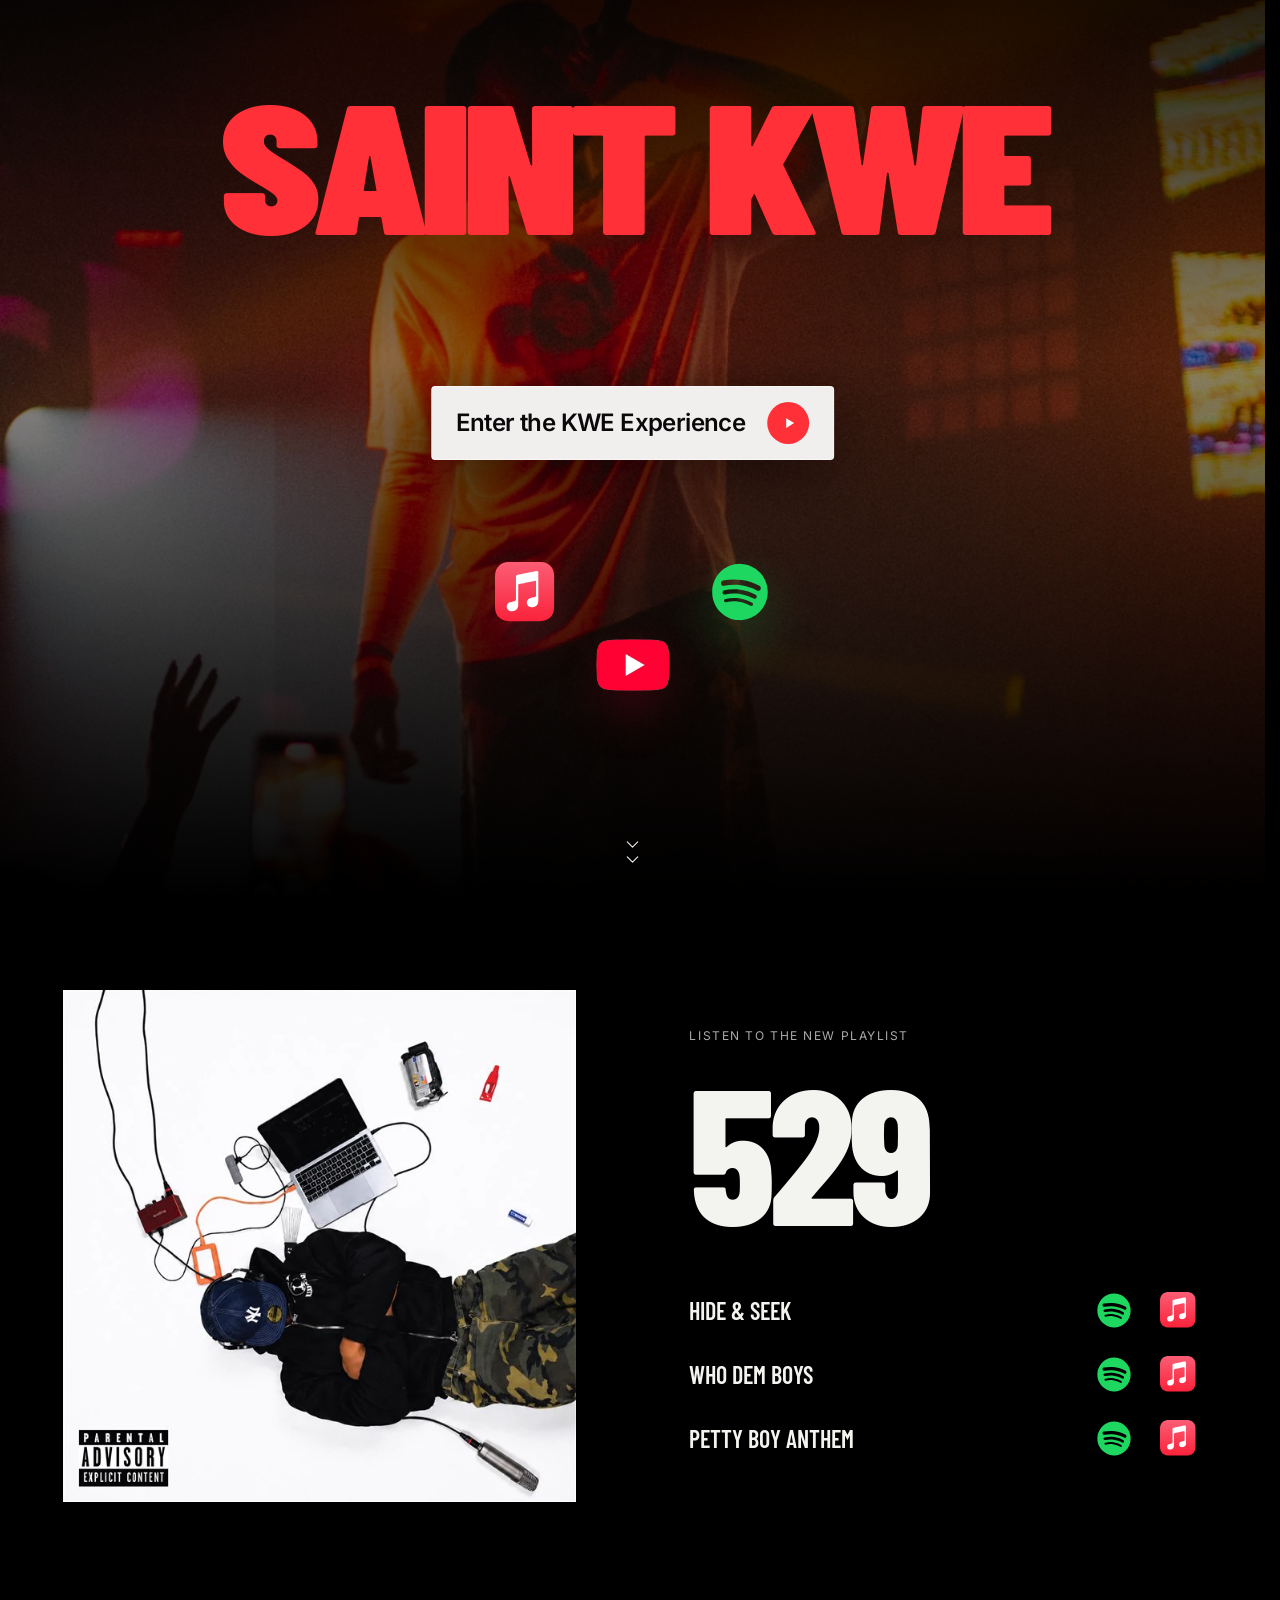
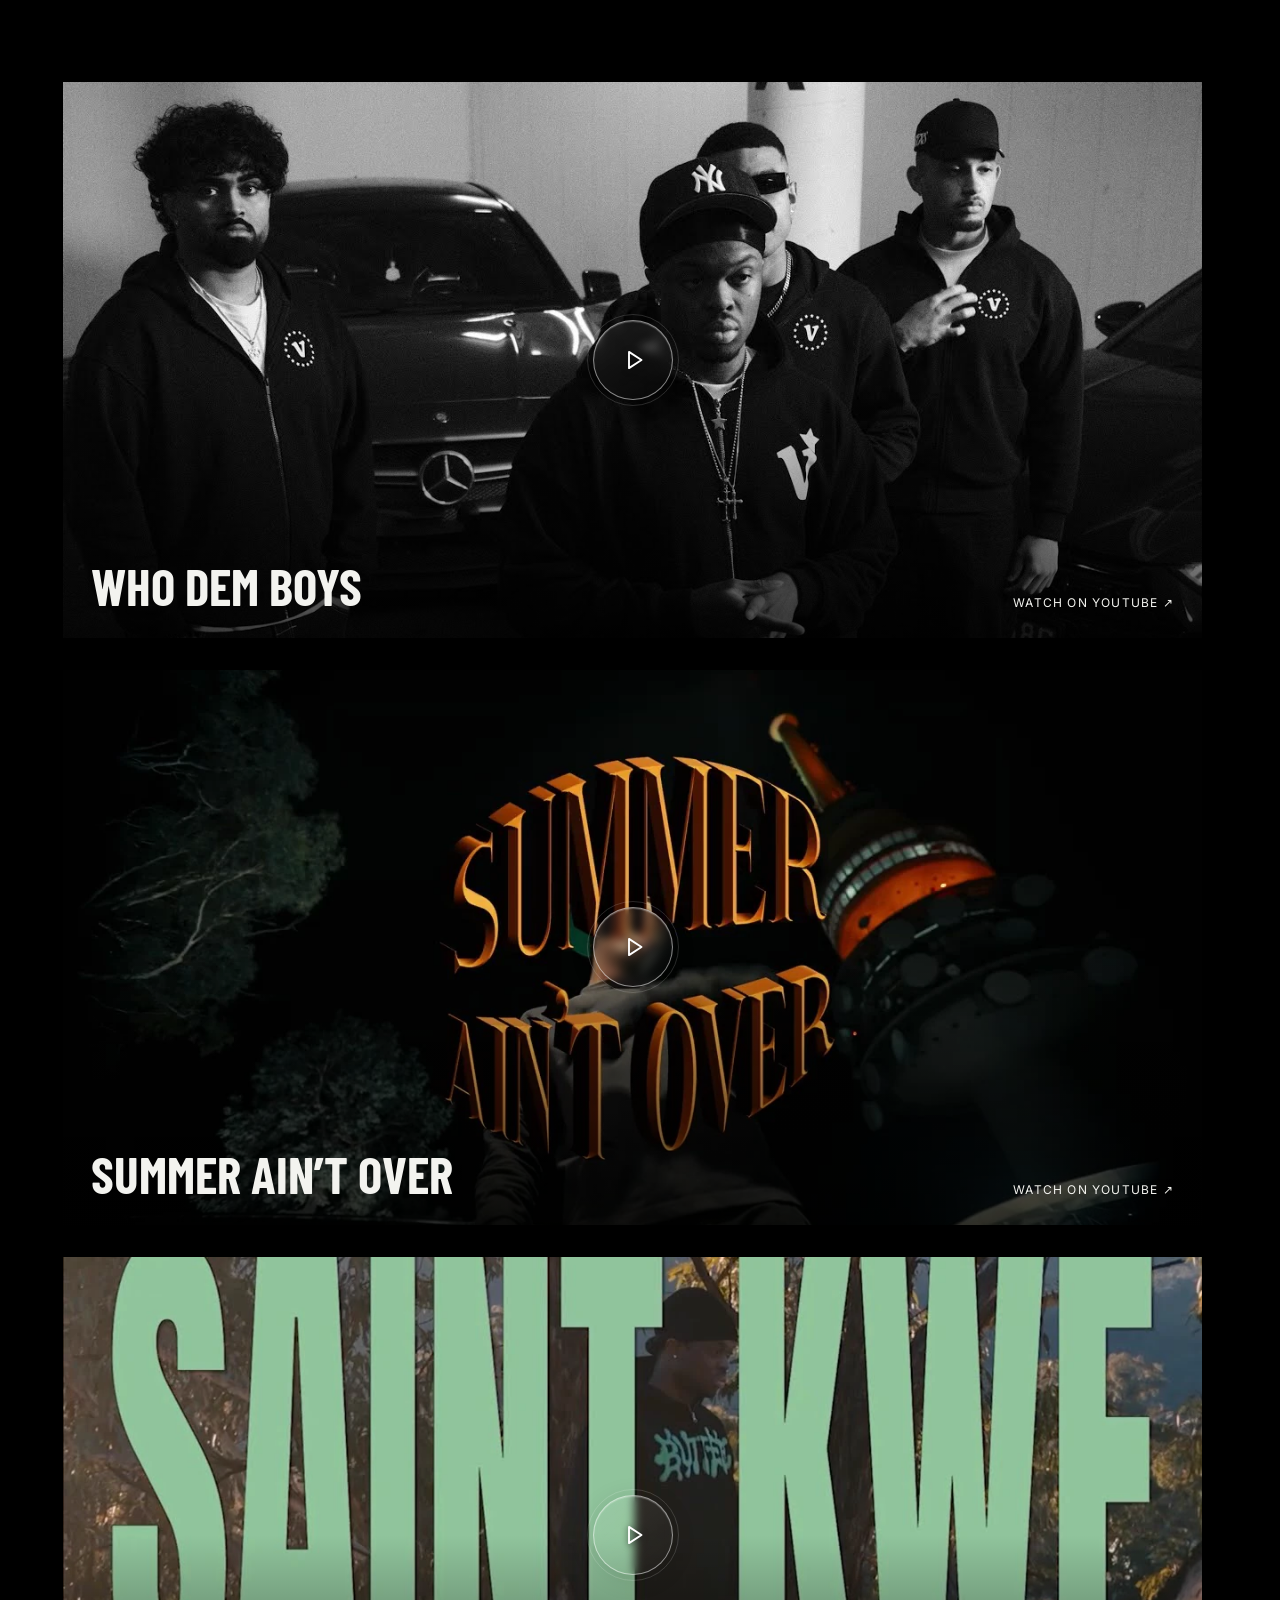
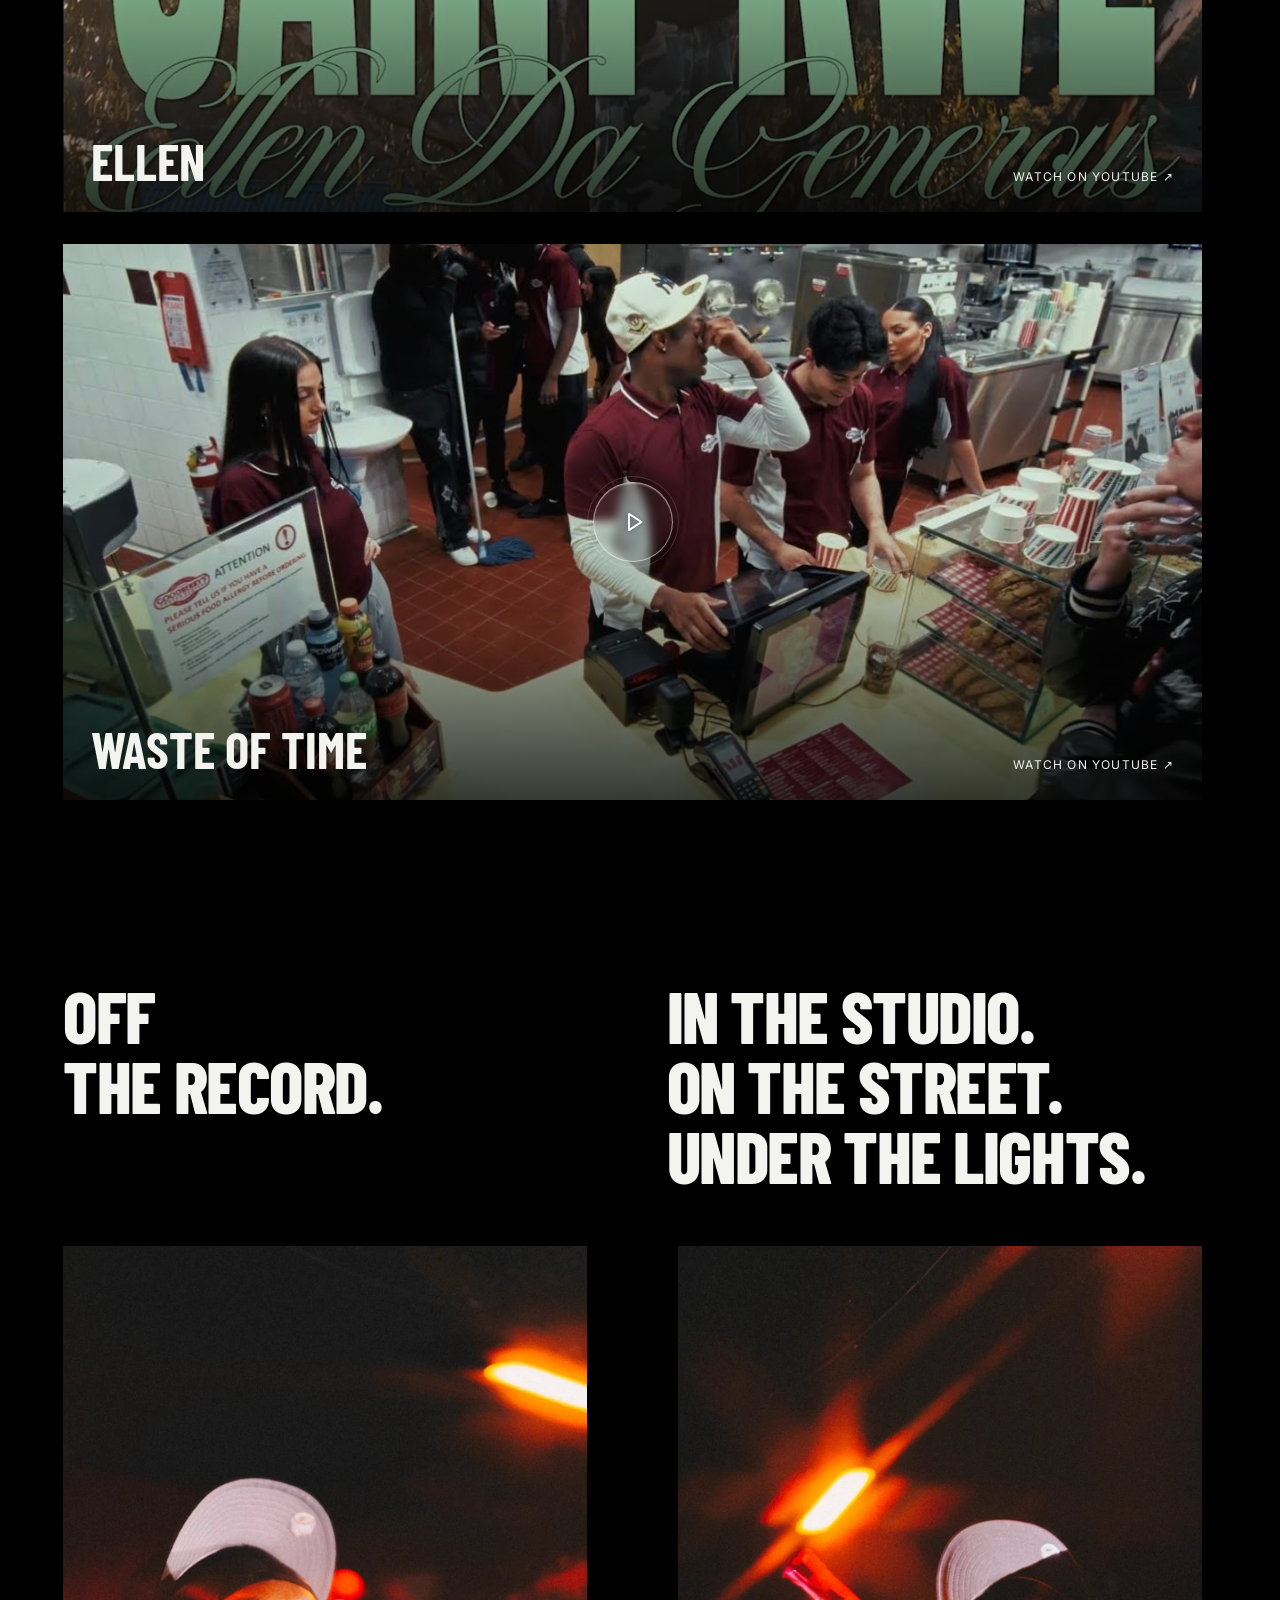
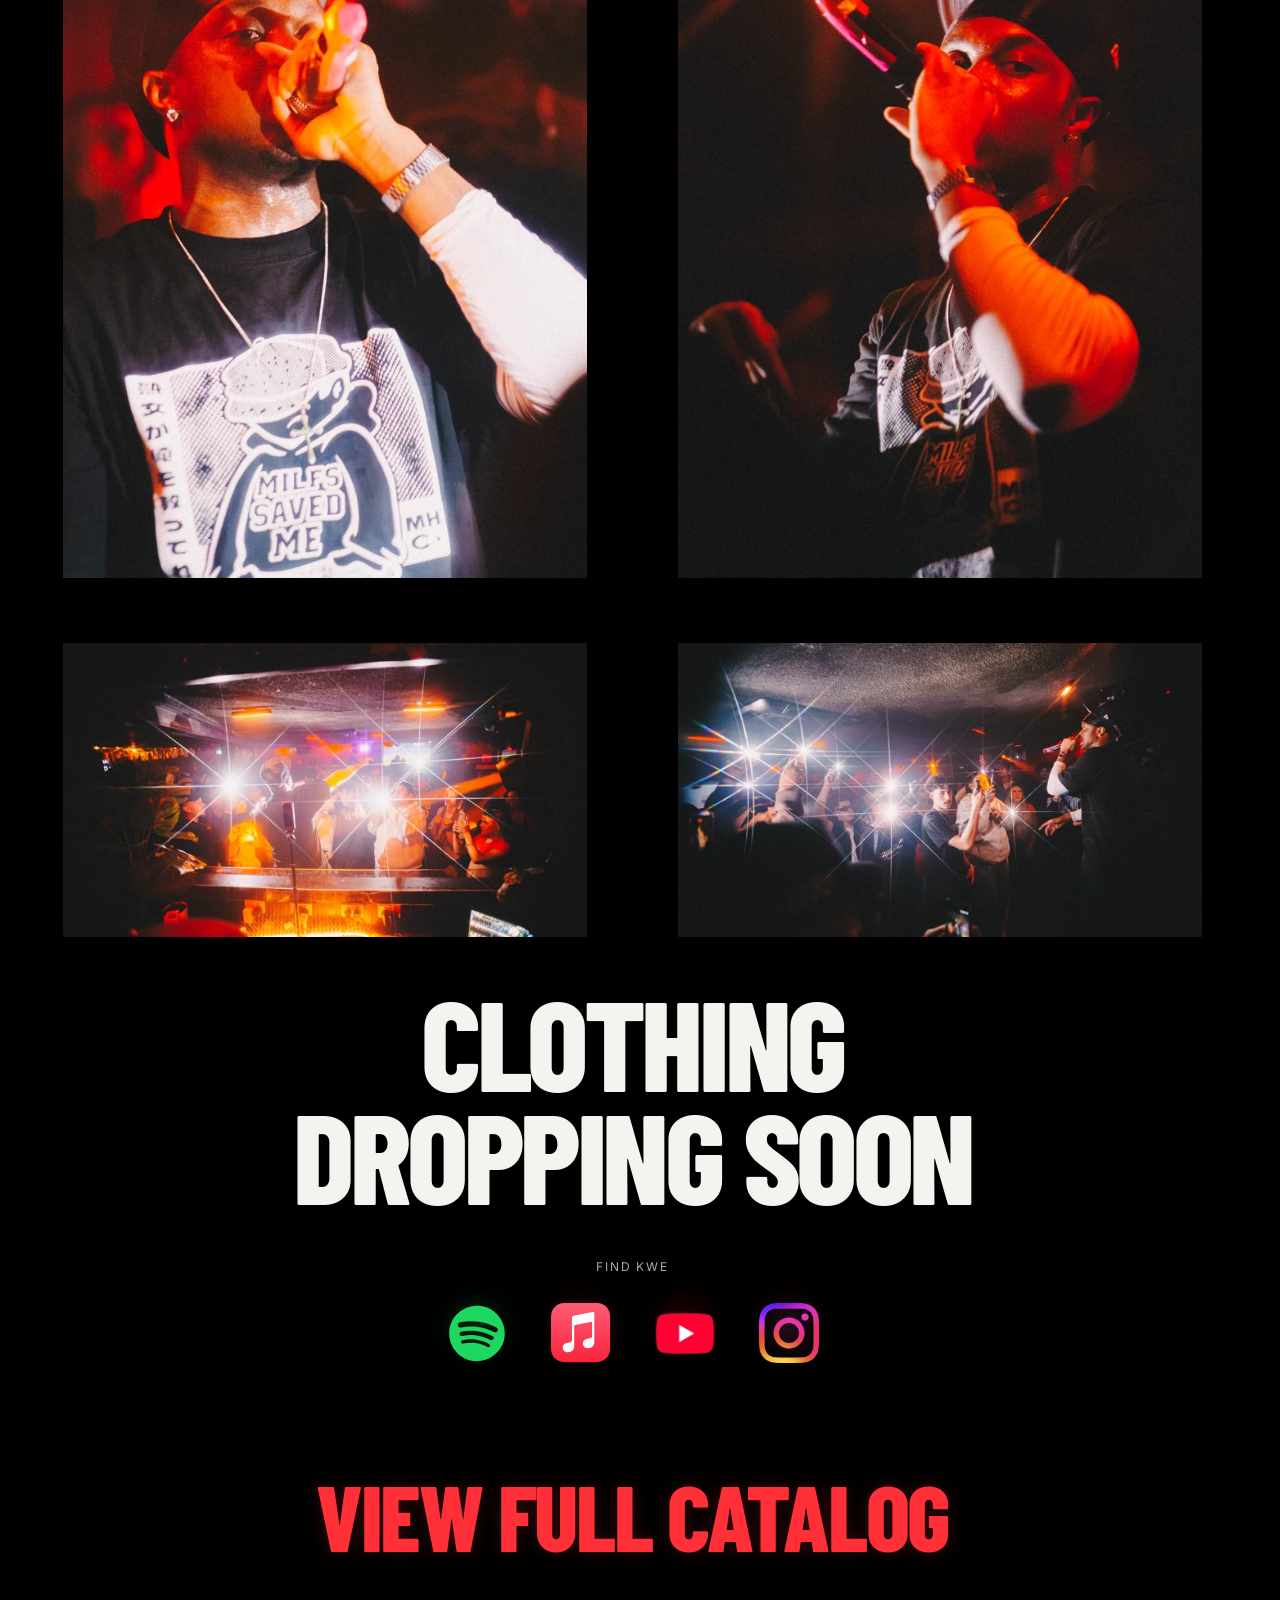
==== commit 85fb344a: "Refine KWE experience button for phones" ====
--- a/index.html
+++ b/index.html
@@ -1,11 +1,11 @@
 <!doctype html>
 <html lang="en" class="mock-settled"><head><meta charset="utf-8"><meta name="viewport" content="width=device-width,initial-scale=1"><title>SAINT KWE</title><meta name="description" content="Music, visuals and photographs from Saint Kwe. Listen to 529 and watch WHO DEM BOYS."><meta name="theme-color" content="#000000"><link rel="icon" href="data:image/svg+xml,%3Csvg xmlns='http://www.w3.org/2000/svg' viewBox='0 0 32 32'%3E%3Crect width='32' height='32' fill='black'/%3E%3Cpath d='M7 5h5v9l9-9h7L17 16l11 11h-7l-9-9v9H7z' fill='white'/%3E%3C/svg%3E"><script src="app.js?v=optimized-20260921" defer></script>
 
-<script src="route-transition.js?v=audit-recovery-20260920"></script><script src="media-loading.js?v=ahead-of-scroll-20260924" defer></script><noscript><style>img[data-src]{display:none}</style></noscript><link rel="stylesheet" href="index.bundle.css?v=black-outline-original-fill-20260924"><link rel="stylesheet" href="fonts.css"></head>
-<body data-front="3"><script src="intro-selected.js?v=black-outline-original-fill-20260924"></script><a class="skip" href="#main">Skip to content</a>
+<script src="route-transition.js?v=audit-recovery-20260920"></script><script src="media-loading.js?v=ahead-of-scroll-20260924" defer></script><noscript><style>img[data-src]{display:none}</style></noscript><link rel="stylesheet" href="index.bundle.css?v=experience-button-20260924"><link rel="stylesheet" href="fonts.css"></head>
+<body data-front="3"><script src="intro-selected.js?v=first-demo-trace-20260924"></script><a class="skip" href="#main">Skip to content</a>
 
 <main id="main">
-<section class="hero" aria-labelledby="artist"><div class="front-visual" aria-hidden="true"><img src="assets/optimized/hero-dsc08252.webp" alt="" width="1152" height="2048" fetchpriority="high" srcset="assets/optimized/hero-640.webp 640w, assets/optimized/hero-dsc08252.webp 1152w" sizes="100vw" decoding="async"></div><div class="wordmark-stage"><h1 id="artist">SAINT KWE</h1><button class="wordmark-motion" type="button" hidden>Pause motion</button><a class="wordmark-scroll" href="#listen">SCROLL TO LISTEN <span aria-hidden="true">↓</span></a></div><div class="hero-grid" id="listen" role="region" aria-label="Listen on these platforms" tabindex="-1"><div class="hero-copy"><div class="platform-group"><div class="platform-links"><a class="platform-link" href="https://music.apple.com/au/album/529/6788612666" aria-label="Apple Music" title="Apple Music" style="--link-order:0"><span class="platform-art"><img src="assets/apple-music-color.svg" alt="" width="32" height="32"></span></a><a class="platform-link" href="https://open.spotify.com/album/1tXWlbsSiI3O5Lf4TgTcnV" aria-label="Spotify" title="Spotify" style="--link-order:1"><span class="platform-art"><img src="assets/spotify-color.svg" alt="" width="32" height="32"></span></a><a class="platform-link" href="https://www.youtube.com/@saintkwe/videos" aria-label="YouTube" title="YouTube" style="--link-order:2"><span class="platform-art"><img src="assets/optimized/youtube-color.webp" alt="" width="32" height="32"></span></a></div></div><a class="flight-launch" href="flight.html?launch=1">Enter the KWE experience <span aria-hidden="true">↗</span></a><a class="scroll-cue scroll-cue-clean" href="#music" aria-label="Scroll down to music"><svg viewBox="0 0 24 24" fill="none" stroke="currentColor" stroke-width="1.25" stroke-linecap="round" stroke-linejoin="round" aria-hidden="true"><path d="m6 9 6 6 6-6"/></svg><svg viewBox="0 0 24 24" fill="none" stroke="currentColor" stroke-width="1.25" stroke-linecap="round" stroke-linejoin="round" aria-hidden="true"><path d="m6 9 6 6 6-6"/></svg></a></div><figure class="hero-portrait"><span class="media-frame"><img data-src="assets/optimized/hero-1280.webp" data-srcset="assets/optimized/hero-640.webp 640w, assets/optimized/hero-1280.webp 1280w" sizes="(max-width:600px) 90vw, 55vw" width="1280" height="1280" alt="Black-and-white profile portrait of Kwe wearing a cap"><noscript><img src="assets/optimized/hero-1280.webp" srcset="assets/optimized/hero-640.webp 640w, assets/optimized/hero-1280.webp 1280w" sizes="(max-width:600px) 90vw, 55vw" width="1280" height="1280" alt="Black-and-white profile portrait of Kwe wearing a cap" loading="lazy"></noscript></span></figure></div></section>
+<section class="hero" aria-labelledby="artist"><div class="front-visual" aria-hidden="true"><img src="assets/optimized/hero-dsc08252.webp" alt="" width="1152" height="2048" fetchpriority="high" srcset="assets/optimized/hero-640.webp 640w, assets/optimized/hero-dsc08252.webp 1152w" sizes="100vw" decoding="async"></div><div class="wordmark-stage"><h1 id="artist">SAINT KWE</h1><button class="wordmark-motion" type="button" hidden>Pause motion</button><a class="wordmark-scroll" href="#listen">SCROLL TO LISTEN <span aria-hidden="true">↓</span></a></div><div class="hero-grid" id="listen" role="region" aria-label="Listen on these platforms" tabindex="-1"><div class="hero-copy"><div class="platform-group"><div class="platform-links"><a class="platform-link" href="https://music.apple.com/au/album/529/6788612666" aria-label="Apple Music" title="Apple Music" style="--link-order:0"><span class="platform-art"><img src="assets/apple-music-color.svg" alt="" width="32" height="32"></span></a><a class="platform-link" href="https://open.spotify.com/album/1tXWlbsSiI3O5Lf4TgTcnV" aria-label="Spotify" title="Spotify" style="--link-order:1"><span class="platform-art"><img src="assets/spotify-color.svg" alt="" width="32" height="32"></span></a><a class="platform-link" href="https://www.youtube.com/@saintkwe/videos" aria-label="YouTube" title="YouTube" style="--link-order:2"><span class="platform-art"><img src="assets/optimized/youtube-color.webp" alt="" width="32" height="32"></span></a></div></div><a class="flight-launch" href="flight.html?launch=1"><span class="flight-launch-title">Enter the KWE Experience</span><span class="flight-launch-icon" aria-hidden="true"><svg viewBox="0 0 24 24" fill="none" focusable="false"><path d="M8 5.5 18.5 12 8 18.5V5.5Z" fill="currentColor"/></svg></span></a><a class="scroll-cue scroll-cue-clean" href="#music" aria-label="Scroll down to music"><svg viewBox="0 0 24 24" fill="none" stroke="currentColor" stroke-width="1.25" stroke-linecap="round" stroke-linejoin="round" aria-hidden="true"><path d="m6 9 6 6 6-6"/></svg><svg viewBox="0 0 24 24" fill="none" stroke="currentColor" stroke-width="1.25" stroke-linecap="round" stroke-linejoin="round" aria-hidden="true"><path d="m6 9 6 6 6-6"/></svg></a></div><figure class="hero-portrait"><span class="media-frame"><img data-src="assets/optimized/hero-1280.webp" data-srcset="assets/optimized/hero-640.webp 640w, assets/optimized/hero-1280.webp 1280w" sizes="(max-width:600px) 90vw, 55vw" width="1280" height="1280" alt="Black-and-white profile portrait of Kwe wearing a cap"><noscript><img src="assets/optimized/hero-1280.webp" srcset="assets/optimized/hero-640.webp 640w, assets/optimized/hero-1280.webp 1280w" sizes="(max-width:600px) 90vw, 55vw" width="1280" height="1280" alt="Black-and-white profile portrait of Kwe wearing a cap" loading="lazy"></noscript></span></figure></div></section>
 <section class="music section" id="music" aria-labelledby="music-title"><div class="music-grid"><div class="cover"><span class="media-frame"><img data-src="assets/optimized/cover-1280.webp" data-srcset="assets/optimized/cover-640.webp 640w, assets/optimized/cover-1280.webp 1280w" sizes="(max-width:900px) 90vw, 40vw" width="1280" height="1280" alt="529 artwork"><noscript><img src="assets/optimized/cover-1280.webp" srcset="assets/optimized/cover-640.webp 640w, assets/optimized/cover-1280.webp 1280w" sizes="(max-width:900px) 90vw, 40vw" loading="lazy" width="1280" height="1280" alt="529 artwork"></noscript></span></div><div class="music-copy"><span class="section-tag">LISTEN TO THE NEW PLAYLIST</span><h2 id="music-title">529</h2><div class="release-list tracklist-preview"><div class="track-row"><h3>HIDE &amp; SEEK</h3><div class="track-platforms"><a href="https://open.spotify.com/track/2u8AzHIk5EDLsyPBJLO5Ro" aria-label="Listen to HIDE &amp; SEEK on Spotify" title="Spotify"><img src="assets/spotify-color.svg" alt="" width="36" height="36"></a><a href="https://music.apple.com/au/album/hide-seek/6788612666?i=6788612670&amp;uo=4" aria-label="Listen to HIDE &amp; SEEK on Apple Music" title="Apple Music"><img src="assets/apple-music-color.svg" alt="" width="36" height="36"></a></div></div><div class="track-row"><h3>WHO DEM BOYS</h3><div class="track-platforms"><a href="https://open.spotify.com/track/46uTkcO5Z2K8yxvIJ4USFM" aria-label="Listen to WHO DEM BOYS on Spotify" title="Spotify"><img src="assets/spotify-color.svg" alt="" width="36" height="36"></a><a href="https://music.apple.com/au/album/who-dem-boys/6788612666?i=6788612671&amp;uo=4" aria-label="Listen to WHO DEM BOYS on Apple Music" title="Apple Music"><img src="assets/apple-music-color.svg" alt="" width="36" height="36"></a></div></div><div class="track-row"><h3>PETTY BOY ANTHEM</h3><div class="track-platforms"><a href="https://open.spotify.com/track/5oD4jXRlHrx4iXZxvp73Er" aria-label="Listen to PETTY BOY ANTHEM on Spotify" title="Spotify"><img src="assets/spotify-color.svg" alt="" width="36" height="36"></a><a href="https://music.apple.com/au/album/petty-boy-anthem/6788612666?i=6788612673&amp;uo=4" aria-label="Listen to PETTY BOY ANTHEM on Apple Music" title="Apple Music"><img src="assets/apple-music-color.svg" alt="" width="36" height="36"></a></div></div></div></div></div></section>
 
 <section class="section visuals" id="visuals" aria-label="Music videos"><a class="video-feature" href="https://www.youtube.com/watch?v=b9i6DAuP5qw" aria-label="Watch WHO DEM BOYS on YouTube"><span class="media-frame"><img data-src="assets/b9i6DAuP5qw-hd.jpg" width="1280" height="720" alt="WHO DEM BOYS music video thumbnail"><noscript><img src="assets/b9i6DAuP5qw-hd.jpg" width="1280" height="720" loading="lazy" alt="WHO DEM BOYS music video thumbnail"></noscript></span><span class="play-circle" aria-hidden="true"><svg viewBox="0 0 24 24" fill="none" aria-hidden="true"><path d="M8 5.5 18 12 8 18.5V5.5Z" stroke="currentColor" stroke-width="1.5" stroke-linejoin="round"/></svg></span><span class="video-caption"><strong>WHO DEM BOYS</strong><span>WATCH ON YOUTUBE ↗</span></span></a><a class="video-feature" style="margin-top:32px" href="https://www.youtube.com/watch?v=e_RMY3Msjro" aria-label="Watch SUMMER AIN’T OVER on YouTube"><span class="media-frame"><img data-src="assets/optimized/e_RMY3Msjro-hd.webp" width="1280" height="720" alt="SUMMER AIN’T OVER music video thumbnail"><noscript><img src="assets/optimized/e_RMY3Msjro-hd.webp" width="1280" height="720" loading="lazy" alt="SUMMER AIN’T OVER music video thumbnail"></noscript></span><span class="play-circle" aria-hidden="true"><svg viewBox="0 0 24 24" fill="none" aria-hidden="true"><path d="M8 5.5 18 12 8 18.5V5.5Z" stroke="currentColor" stroke-width="1.5" stroke-linejoin="round"/></svg></span><span class="video-caption"><strong>SUMMER AIN’T OVER</strong><span>WATCH ON YOUTUBE ↗</span></span></a><a class="video-feature" style="margin-top:32px" href="https://www.youtube.com/watch?v=nfWzHNK-rkg" aria-label="Watch ELLEN on YouTube"><span class="media-frame"><img data-src="assets/optimized/nfWzHNK-rkg-hd.webp" alt="ELLEN video thumbnail" width="1280" height="720"><noscript><img src="assets/optimized/nfWzHNK-rkg-hd.webp" alt="ELLEN video thumbnail" width="1280" height="720" loading="lazy"></noscript></span><span class="play-circle" aria-hidden="true"><svg viewBox="0 0 24 24" fill="none" aria-hidden="true"><path d="M8 5.5 18 12 8 18.5V5.5Z" stroke="currentColor" stroke-width="1.5" stroke-linejoin="round"/></svg></span><span class="video-caption"><strong>ELLEN</strong><span>WATCH ON YOUTUBE ↗</span></span></a><a class="video-feature" style="margin-top:32px" href="https://www.youtube.com/watch?v=I3dgDW-hsuA" aria-label="Watch WASTE OF TIME on YouTube"><span class="media-frame"><img data-src="assets/I3dgDW-hsuA-hd.jpg" alt="WASTE OF TIME video thumbnail" width="1280" height="720"><noscript><img src="assets/I3dgDW-hsuA-hd.jpg" alt="WASTE OF TIME video thumbnail" width="1280" height="720" loading="lazy"></noscript></span><span class="play-circle" aria-hidden="true"><svg viewBox="0 0 24 24" fill="none" aria-hidden="true"><path d="M8 5.5 18 12 8 18.5V5.5Z" stroke="currentColor" stroke-width="1.5" stroke-linejoin="round"/></svg></span><span class="video-caption"><strong>WASTE OF TIME</strong><span>WATCH ON YOUTUBE ↗</span></span></a></section>
--- a/index.bundle.css
+++ b/index.bundle.css
@@ -439,7 +439,6 @@
 
 /* Immediate, readable outline while the first decoded frame is pending. */
 .kwe-aperture.is-preparing{background:#050505}
-.kwe-aperture.is-preparing .kwe-aperture-title{opacity:1}
 .kwe-aperture.is-preparing .kwe-aperture-film{visibility:hidden}
 .kwe-aperture-controls{position:absolute;z-index:2;left:5%;right:5%;bottom:max(28px,env(safe-area-inset-bottom));text-align:center;color:#ddd;font:400 12px/1.5 Inter,Arial,sans-serif}
 .kwe-aperture-controls button{min-height:44px;margin:4px 8px;padding:8px 14px;border:1px solid #777;background:#050505;color:#fff;font:inherit;cursor:pointer}
@@ -490,6 +489,25 @@
 /* Draw the outline clearly, with a restrained light following its strokes. */
 .kwe-aperture-outline{-webkit-text-stroke:clamp(1.8px,.215vw,3.1px) #ff3541}
 .kwe-aperture-drawing{position:absolute;overflow:visible;pointer-events:none}
-.kwe-aperture-drawing text{fill:none;stroke-linecap:round;stroke-linejoin:round}
-.kwe-outline-stroke{stroke:#ff3541;filter:drop-shadow(0 0 3px #ff303860)}
-.kwe-outline-shine{stroke:#ffb4a7;filter:drop-shadow(0 0 3px #ff544c80)}
+.kwe-aperture-drawing use{fill:none;stroke-linecap:round;stroke-linejoin:round}
+.kwe-outline-stroke{stroke:#ff4650}
+.kwe-outline-bloom{stroke:#ff492e;stroke-width:9;opacity:0}
+
+/* Keep the familiar invitation, with a consistent play symbol in place of the arrow. */
+body[data-front='3'] .hero .flight-launch{width:max-content;max-width:90vw;min-width:0;min-height:74px;padding:14px 24px;gap:22px;white-space:normal;text-align:left;font-weight:700;background:#f1eeee;color:#090909;border:1px solid #ffffff80;border-radius:4px;box-shadow:0 15px 70px #0009;transition:transform .22s ease,background-color .22s ease,box-shadow .22s ease}
+.flight-launch-title{display:block;min-width:0;line-height:1.2;text-wrap:balance}
+.flight-launch-icon{width:42px;height:42px;flex:0 0 42px;display:grid;place-items:center;border-radius:50%;background:#ff3038;color:#fff;transition:transform .22s ease}
+.flight-launch-icon svg{width:18px;height:18px;display:block;margin-left:2px}
+body[data-front='3'] .hero .flight-launch:hover{background:#fff;box-shadow:0 18px 70px #000b,0 0 36px #ff303833;transform:translate(-50%,-50%) scale(1.025)}
+body[data-front='3'] .hero .flight-launch:hover .flight-launch-icon{transform:scale(1.08)}
+body[data-front='3'] .hero .flight-launch:active{transform:translate(-50%,-50%) scale(.98)}
+body[data-front='3'] .hero .flight-launch:focus-visible{outline:3px solid #ff3038;outline-offset:5px}
+@media(max-width:600px){
+ body[data-front='3'] .hero .flight-launch{min-height:64px;padding:12px 16px;gap:12px;font-size:16px}
+ .flight-launch-icon{width:36px;height:36px;flex-basis:36px}
+ .flight-launch-icon svg{width:16px;height:16px}
+}
+@media(max-width:320px){body[data-front='3'] .hero .flight-launch{font-size:clamp(14px,5vw,16px)}}
+@media(max-width:600px) and (max-height:440px){body[data-front='3'] .hero .platform-link{--icon-size:42px;min-height:50px}}
+@media(min-width:601px) and (max-height:500px) and (min-aspect-ratio:1/1){body[data-front='3'] .hero .flight-launch{top:43%;min-height:54px;padding:9px 16px;gap:14px;font-size:16px}.flight-launch-icon{width:34px;height:34px;flex-basis:34px}.flight-launch-icon svg{width:15px;height:15px}}
+@media(prefers-reduced-motion:reduce){body[data-front='3'] .hero .flight-launch,.flight-launch-icon{transition:none}}
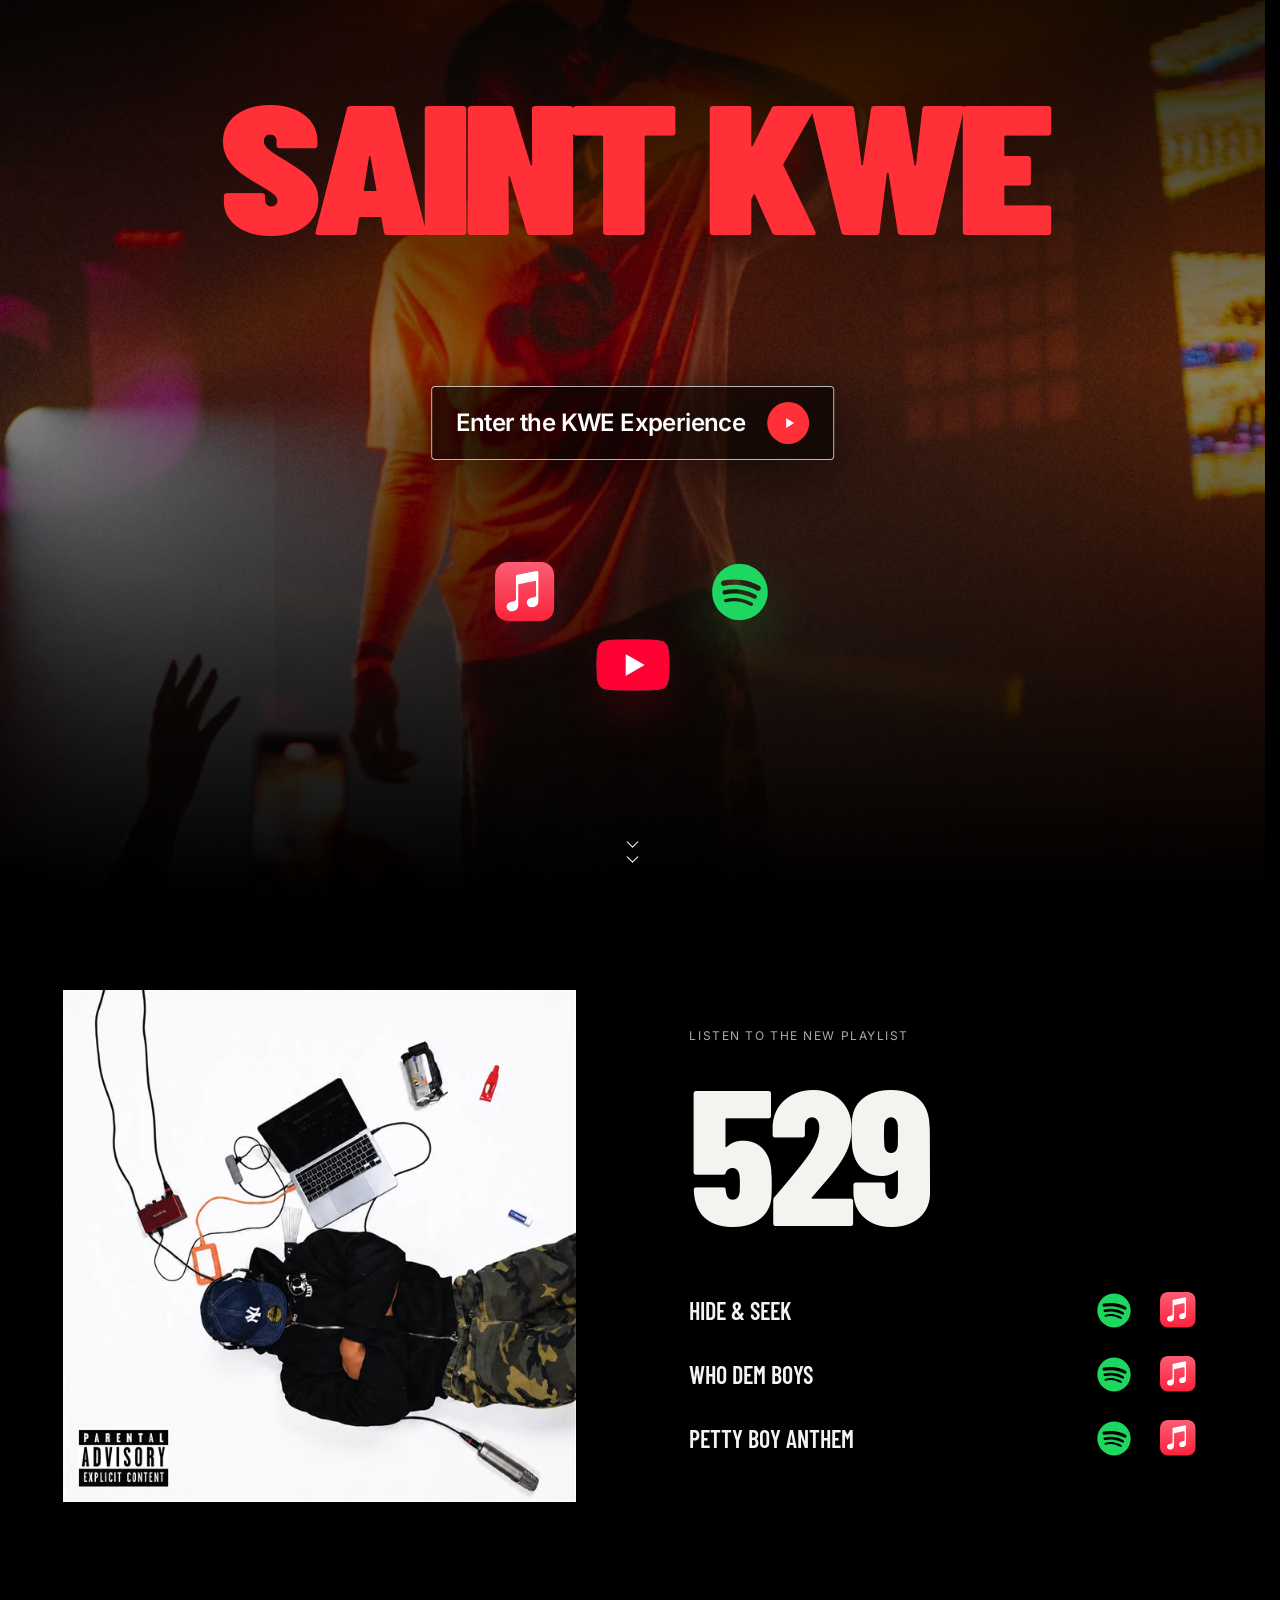
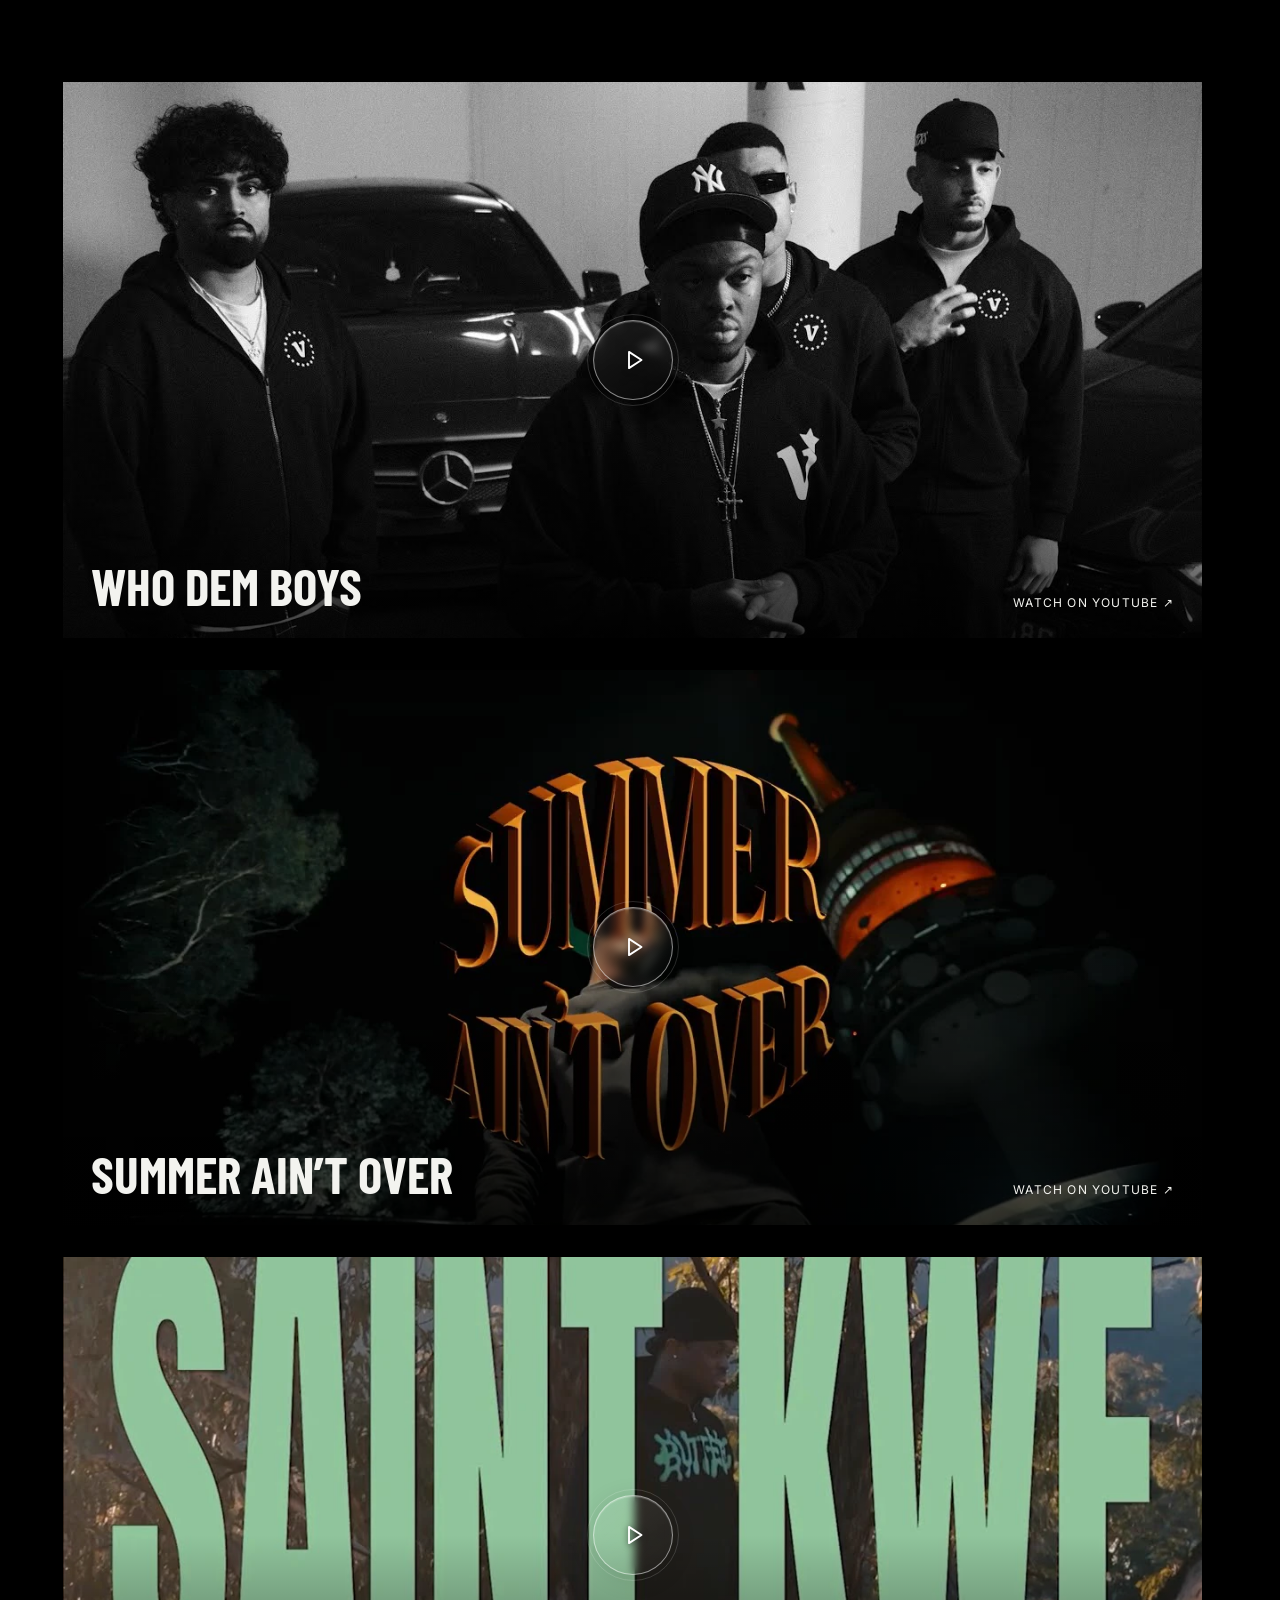
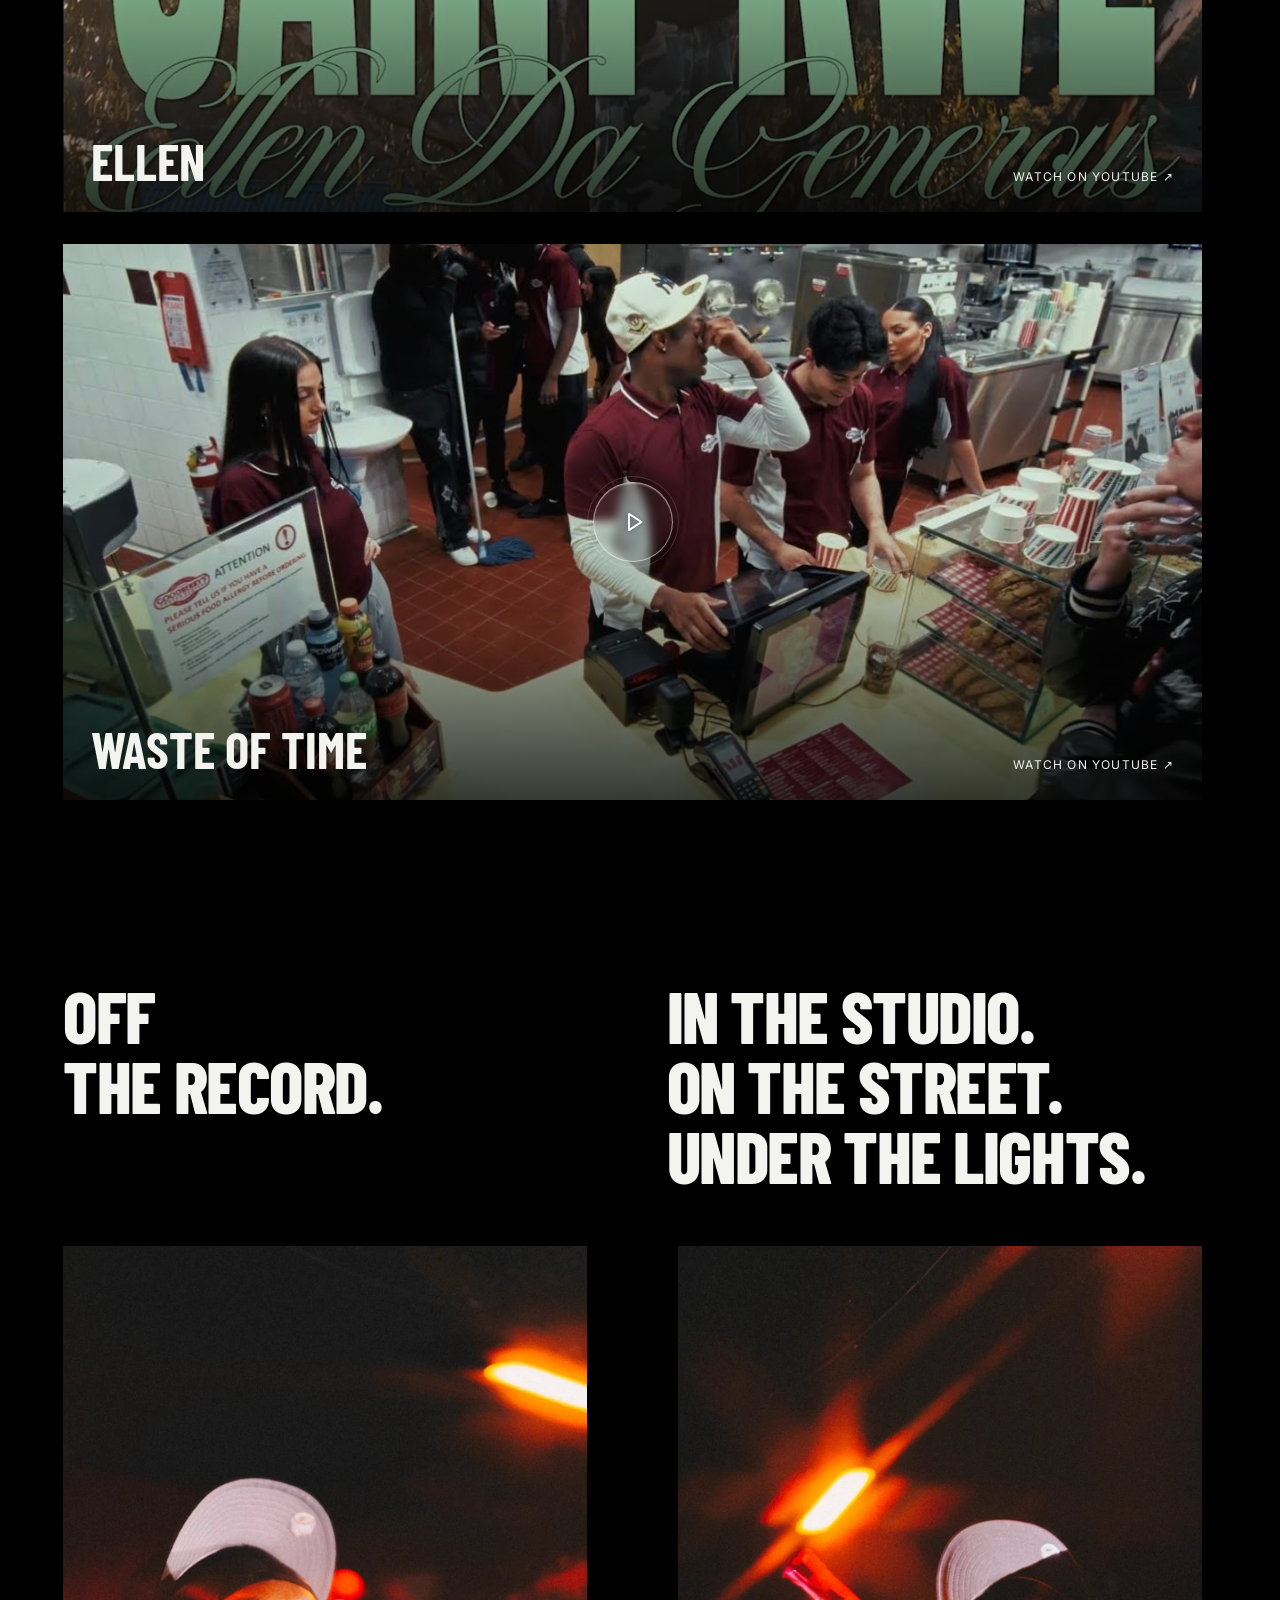
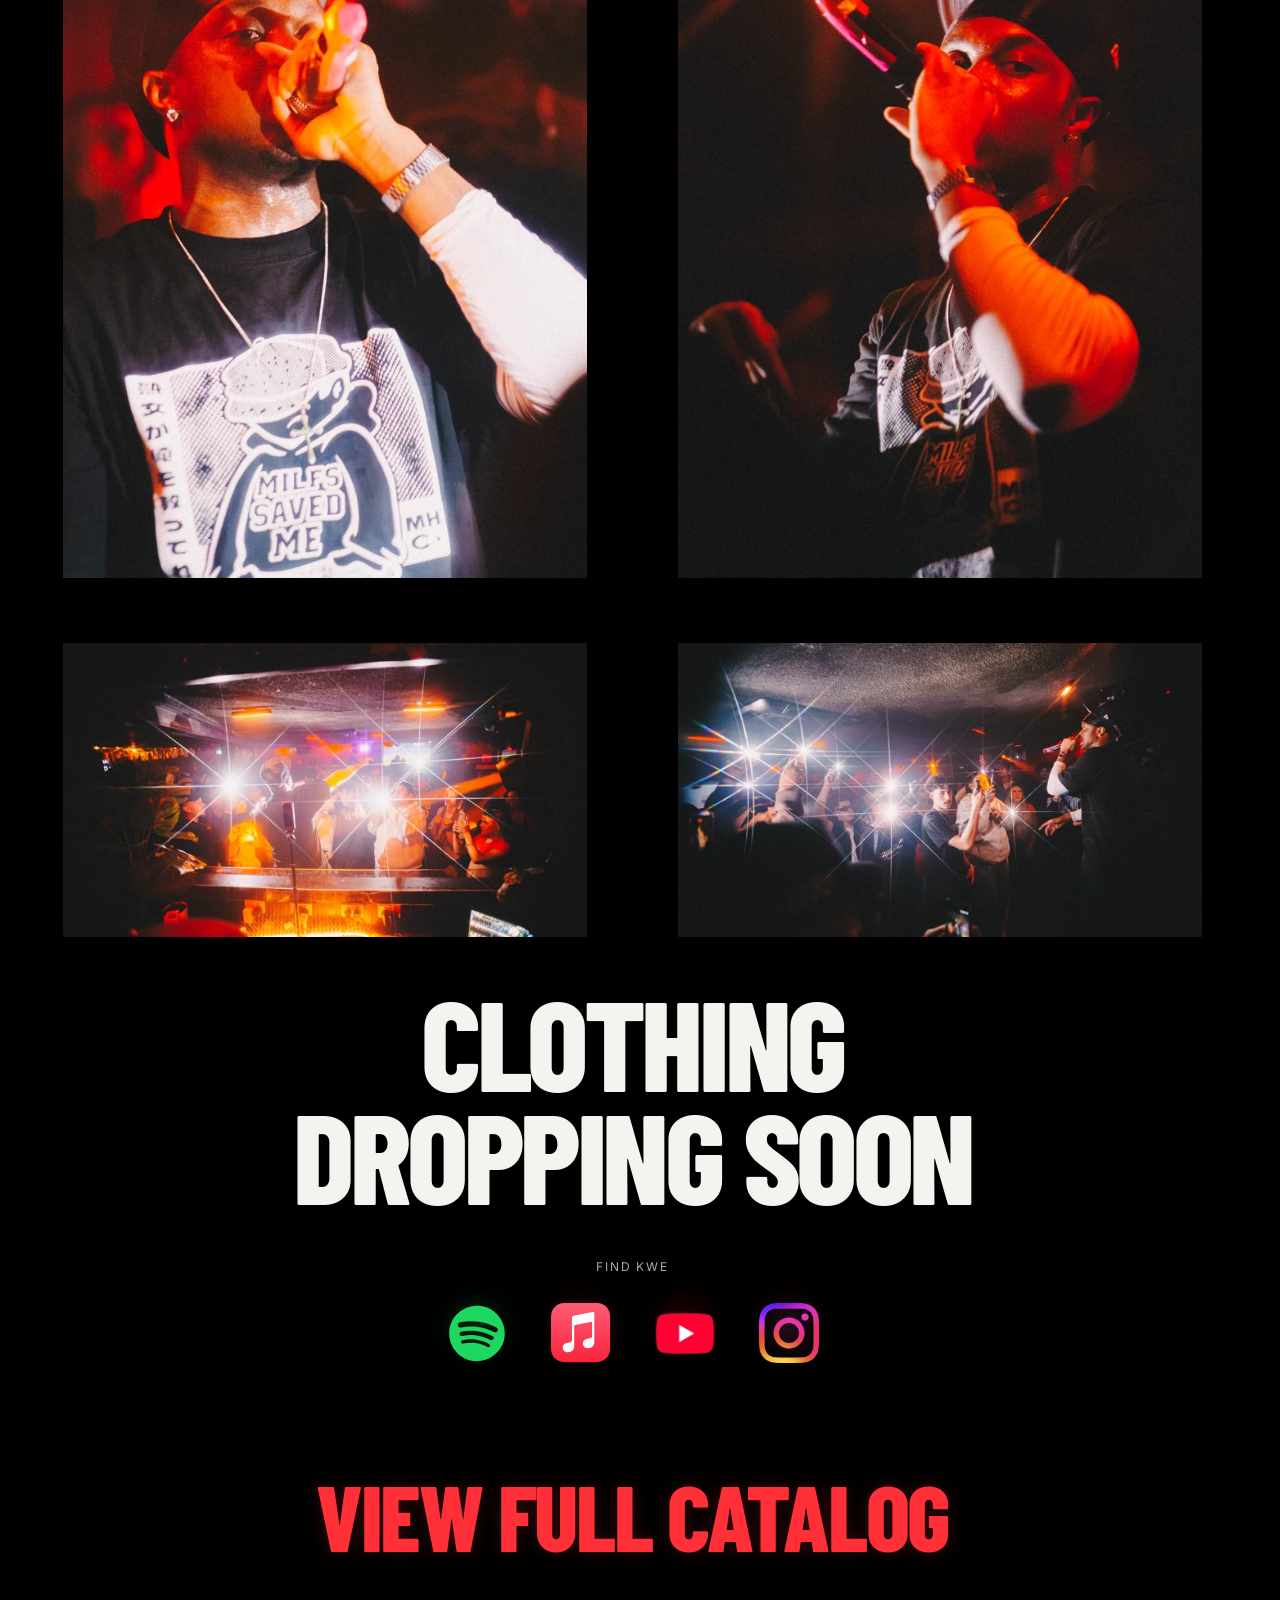
==== commit d18daa81: "Make experience button translucent black" ====
--- a/index.html
+++ b/index.html
@@ -1,7 +1,7 @@
 <!doctype html>
 <html lang="en" class="mock-settled"><head><meta charset="utf-8"><meta name="viewport" content="width=device-width,initial-scale=1"><title>SAINT KWE</title><meta name="description" content="Music, visuals and photographs from Saint Kwe. Listen to 529 and watch WHO DEM BOYS."><meta name="theme-color" content="#000000"><link rel="icon" href="data:image/svg+xml,%3Csvg xmlns='http://www.w3.org/2000/svg' viewBox='0 0 32 32'%3E%3Crect width='32' height='32' fill='black'/%3E%3Cpath d='M7 5h5v9l9-9h7L17 16l11 11h-7l-9-9v9H7z' fill='white'/%3E%3C/svg%3E"><script src="app.js?v=optimized-20260921" defer></script>
 
-<script src="route-transition.js?v=audit-recovery-20260920"></script><script src="media-loading.js?v=ahead-of-scroll-20260924" defer></script><noscript><style>img[data-src]{display:none}</style></noscript><link rel="stylesheet" href="index.bundle.css?v=experience-button-20260924"><link rel="stylesheet" href="fonts.css"></head>
+<script src="route-transition.js?v=audit-recovery-20260920"></script><script src="media-loading.js?v=ahead-of-scroll-20260924" defer></script><noscript><style>img[data-src]{display:none}</style></noscript><link rel="stylesheet" href="index.bundle.css?v=experience-dark-20260924"><link rel="stylesheet" href="fonts.css"></head>
 <body data-front="3"><script src="intro-selected.js?v=first-demo-trace-20260924"></script><a class="skip" href="#main">Skip to content</a>
 
 <main id="main">
--- a/index.bundle.css
+++ b/index.bundle.css
@@ -494,11 +494,11 @@
 .kwe-outline-bloom{stroke:#ff492e;stroke-width:9;opacity:0}
 
 /* Keep the familiar invitation, with a consistent play symbol in place of the arrow. */
-body[data-front='3'] .hero .flight-launch{width:max-content;max-width:90vw;min-width:0;min-height:74px;padding:14px 24px;gap:22px;white-space:normal;text-align:left;font-weight:700;background:#f1eeee;color:#090909;border:1px solid #ffffff80;border-radius:4px;box-shadow:0 15px 70px #0009;transition:transform .22s ease,background-color .22s ease,box-shadow .22s ease}
+body[data-front='3'] .hero .flight-launch{width:max-content;max-width:90vw;min-width:0;min-height:74px;padding:14px 24px;gap:22px;white-space:normal;text-align:left;font-weight:700;background:rgba(0,0,0,.62);color:#fff;border:1px solid #ffffffb3;border-radius:4px;box-shadow:0 15px 70px #000b;transition:transform .22s ease,background-color .22s ease,box-shadow .22s ease}
 .flight-launch-title{display:block;min-width:0;line-height:1.2;text-wrap:balance}
 .flight-launch-icon{width:42px;height:42px;flex:0 0 42px;display:grid;place-items:center;border-radius:50%;background:#ff3038;color:#fff;transition:transform .22s ease}
 .flight-launch-icon svg{width:18px;height:18px;display:block;margin-left:2px}
-body[data-front='3'] .hero .flight-launch:hover{background:#fff;box-shadow:0 18px 70px #000b,0 0 36px #ff303833;transform:translate(-50%,-50%) scale(1.025)}
+body[data-front='3'] .hero .flight-launch:hover{background:rgba(0,0,0,.82);box-shadow:0 18px 70px #000d,0 0 36px #ff303833;transform:translate(-50%,-50%) scale(1.025)}
 body[data-front='3'] .hero .flight-launch:hover .flight-launch-icon{transform:scale(1.08)}
 body[data-front='3'] .hero .flight-launch:active{transform:translate(-50%,-50%) scale(.98)}
 body[data-front='3'] .hero .flight-launch:focus-visible{outline:3px solid #ff3038;outline-offset:5px}
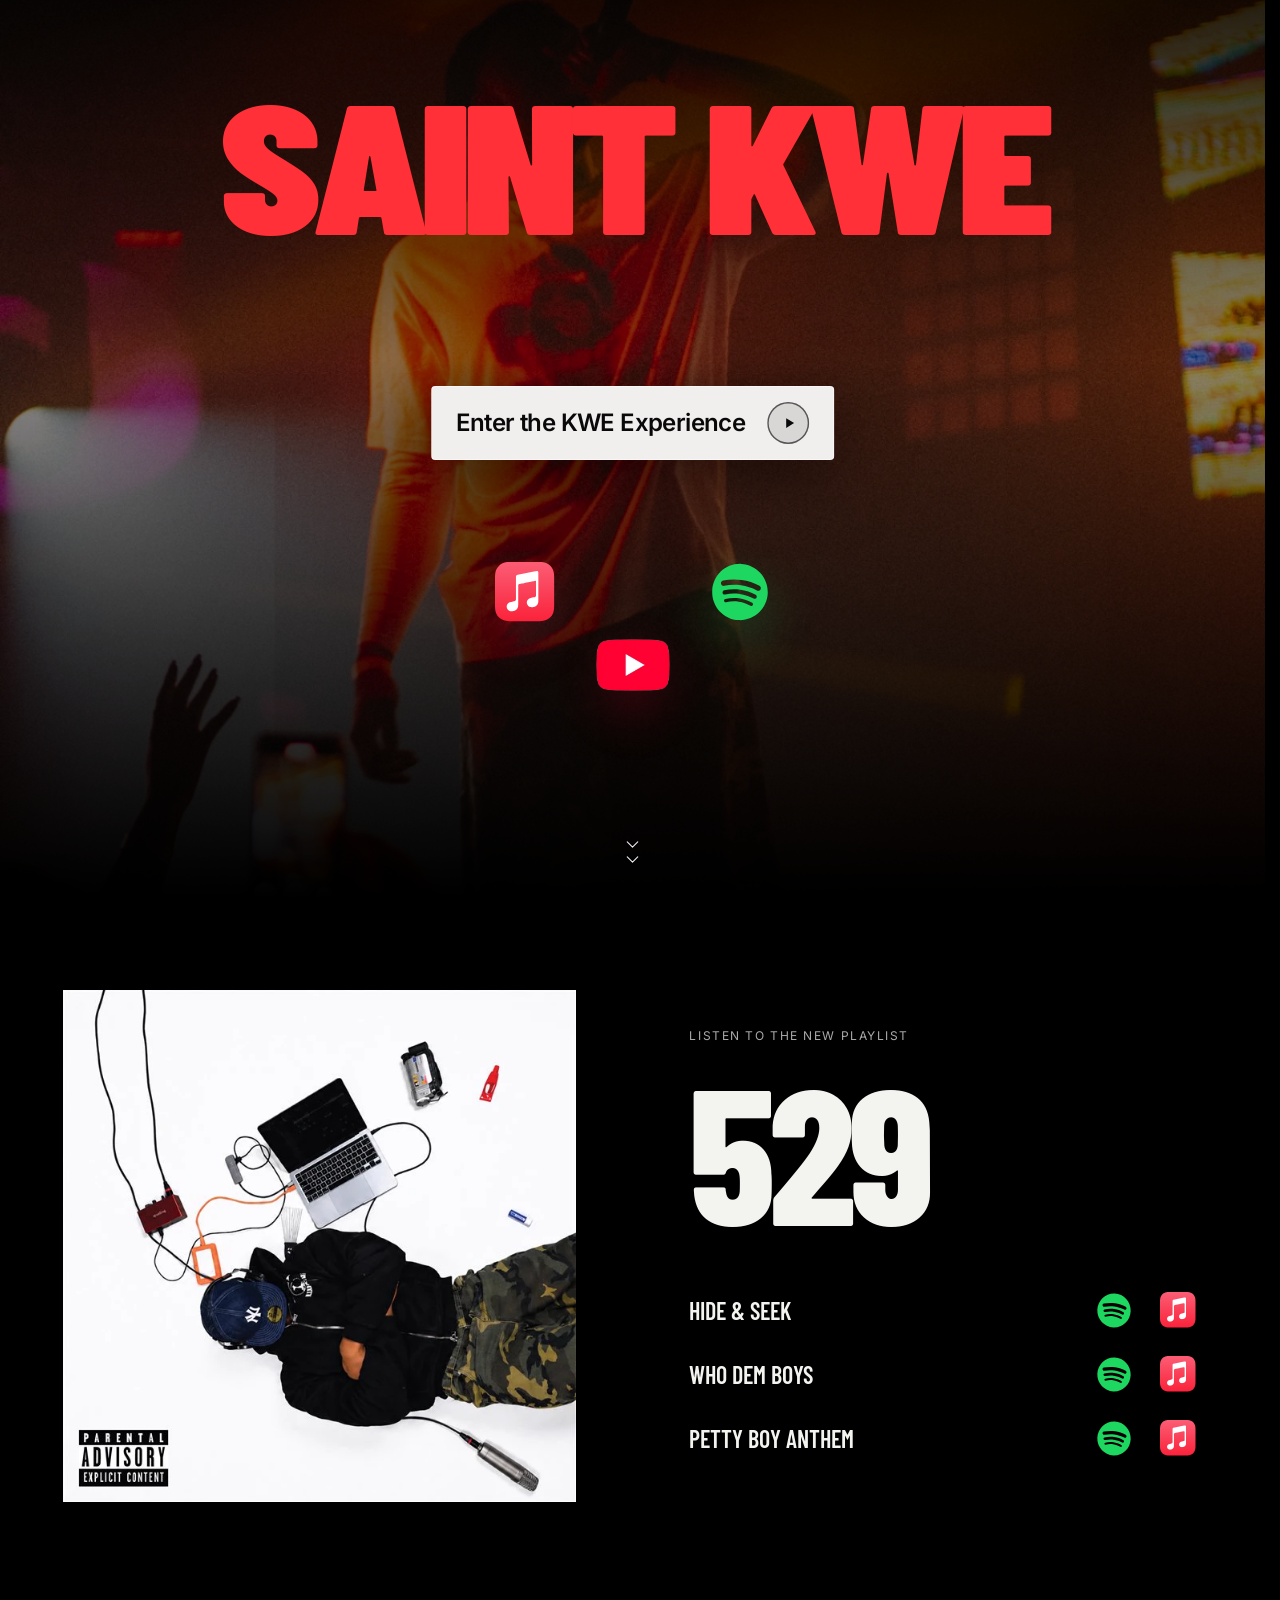
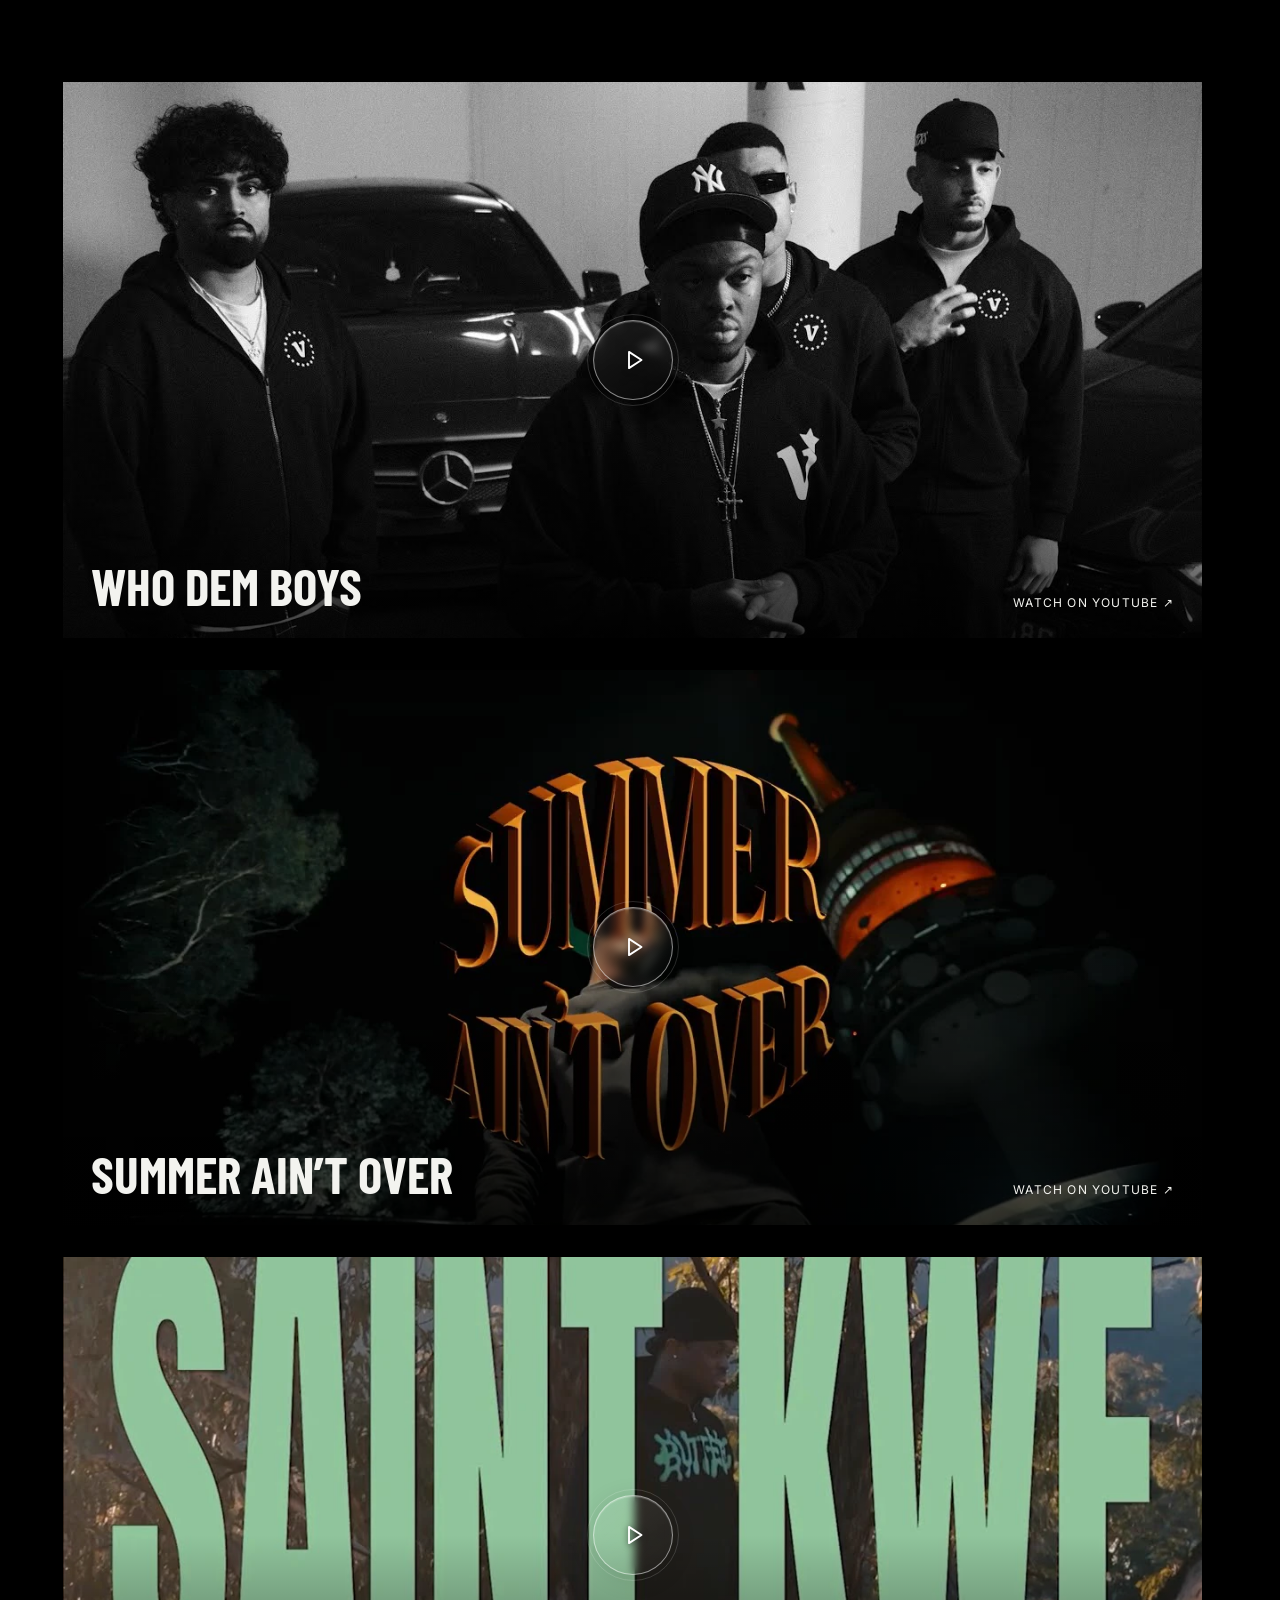
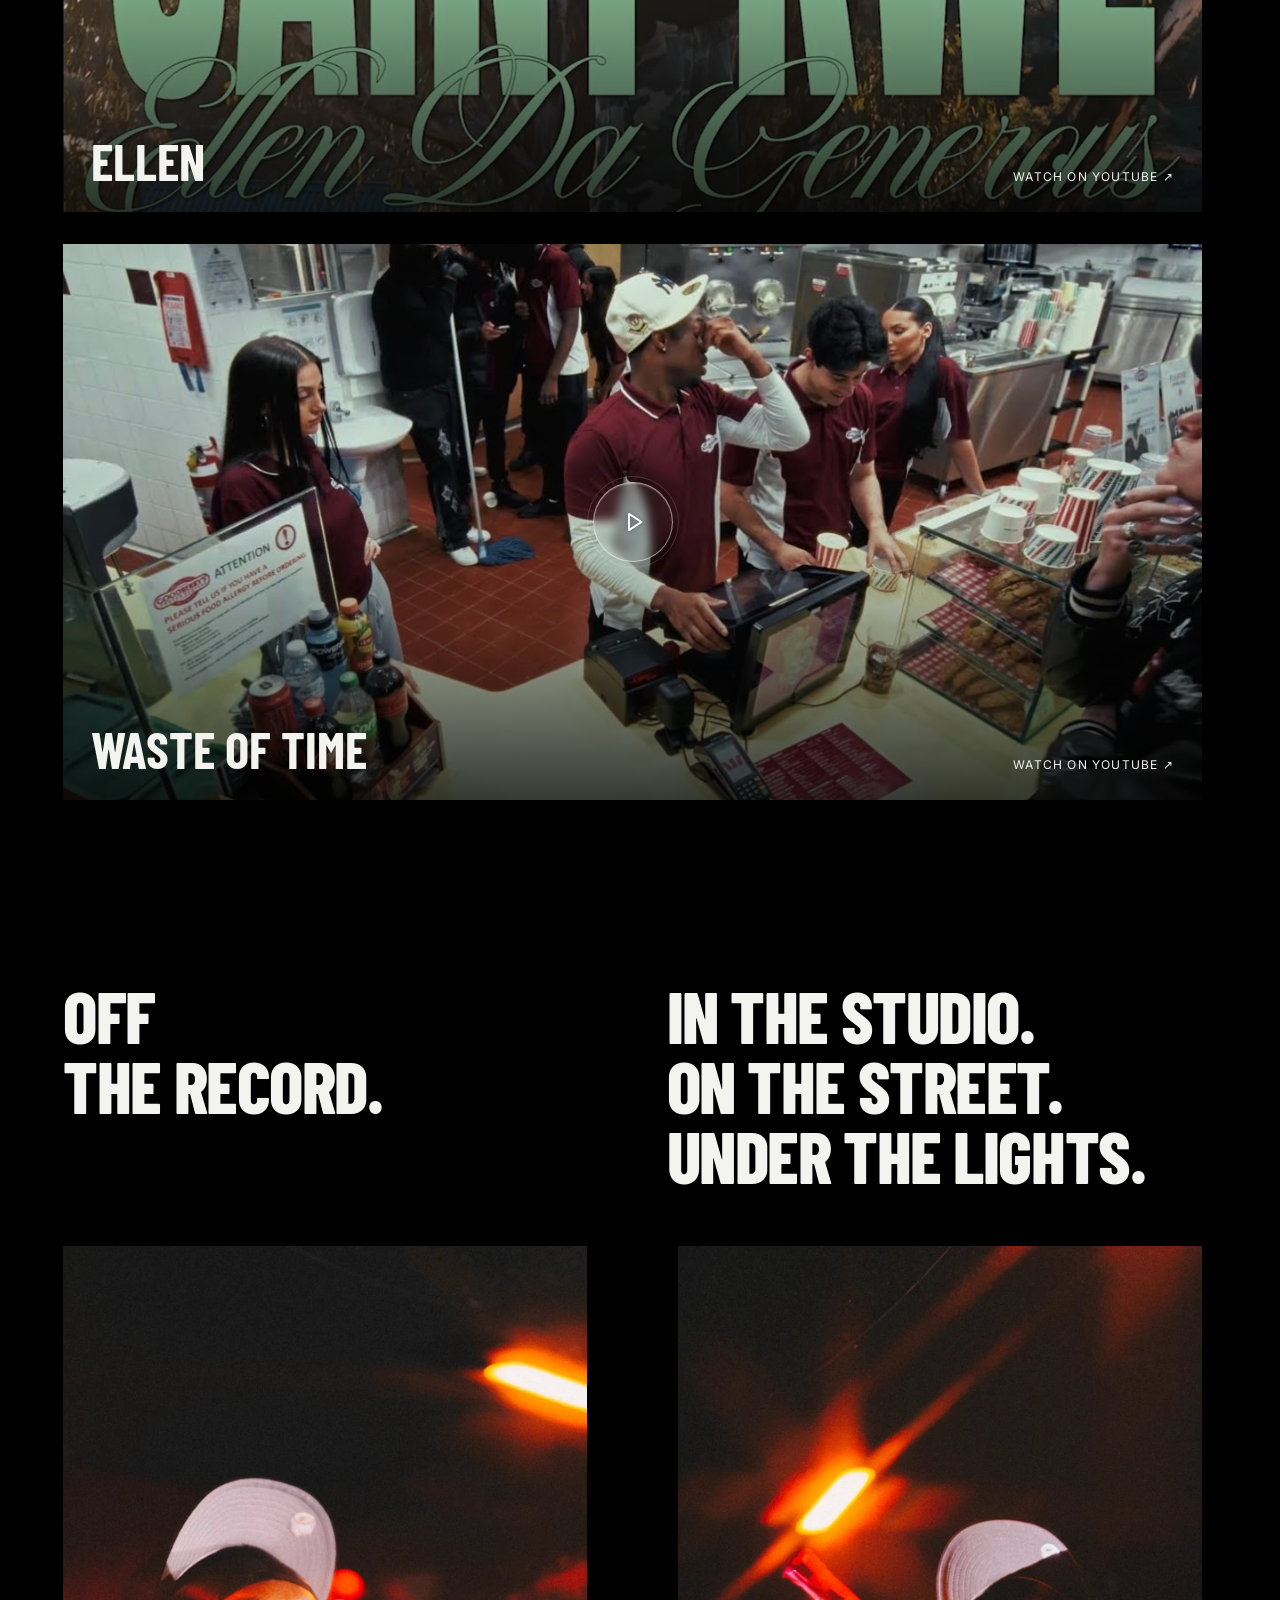
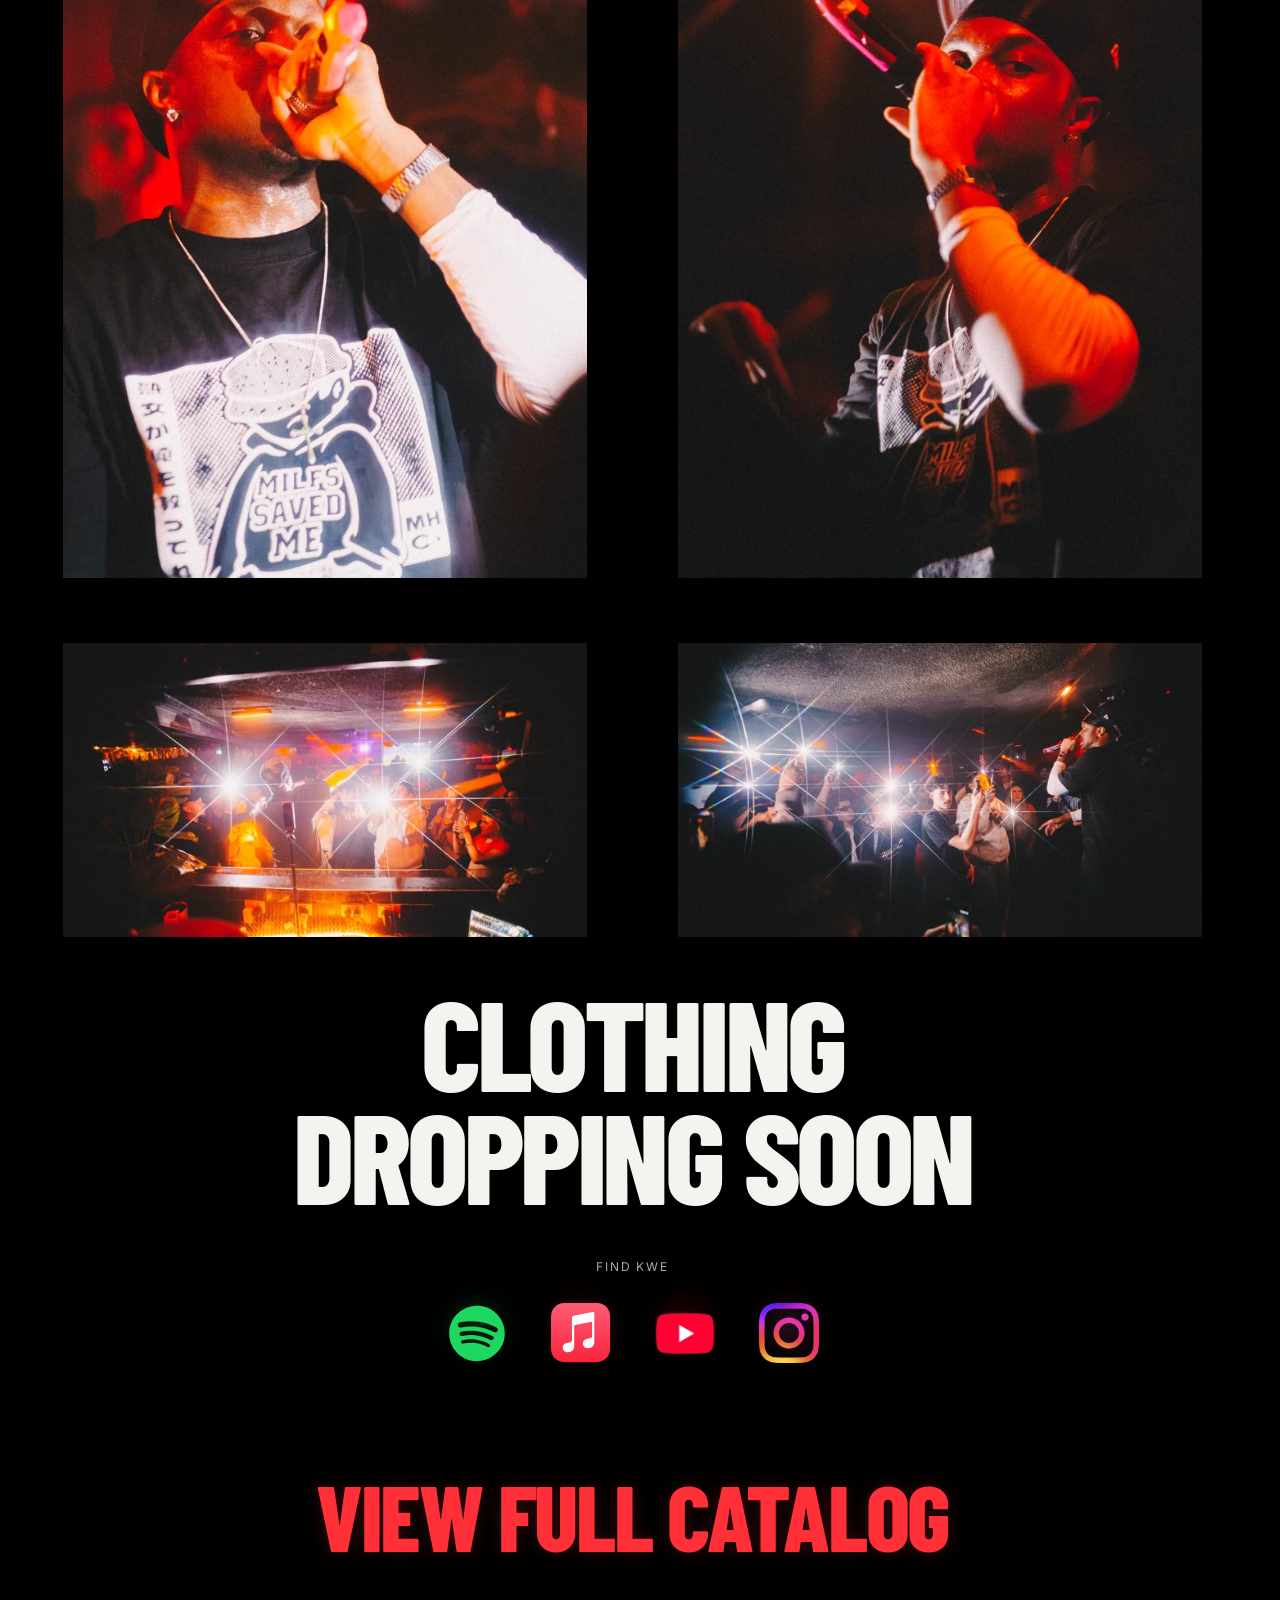
==== commit 4e63e610: "Keep white experience button with translucent play control" ====
--- a/index.html
+++ b/index.html
@@ -1,7 +1,7 @@
 <!doctype html>
 <html lang="en" class="mock-settled"><head><meta charset="utf-8"><meta name="viewport" content="width=device-width,initial-scale=1"><title>SAINT KWE</title><meta name="description" content="Music, visuals and photographs from Saint Kwe. Listen to 529 and watch WHO DEM BOYS."><meta name="theme-color" content="#000000"><link rel="icon" href="data:image/svg+xml,%3Csvg xmlns='http://www.w3.org/2000/svg' viewBox='0 0 32 32'%3E%3Crect width='32' height='32' fill='black'/%3E%3Cpath d='M7 5h5v9l9-9h7L17 16l11 11h-7l-9-9v9H7z' fill='white'/%3E%3C/svg%3E"><script src="app.js?v=optimized-20260921" defer></script>
 
-<script src="route-transition.js?v=audit-recovery-20260920"></script><script src="media-loading.js?v=ahead-of-scroll-20260924" defer></script><noscript><style>img[data-src]{display:none}</style></noscript><link rel="stylesheet" href="index.bundle.css?v=experience-dark-20260924"><link rel="stylesheet" href="fonts.css"></head>
+<script src="route-transition.js?v=audit-recovery-20260920"></script><script src="media-loading.js?v=ahead-of-scroll-20260924" defer></script><noscript><style>img[data-src]{display:none}</style></noscript><link rel="stylesheet" href="index.bundle.css?v=transparent-play-20260924"><link rel="stylesheet" href="fonts.css"></head>
 <body data-front="3"><script src="intro-selected.js?v=first-demo-trace-20260924"></script><a class="skip" href="#main">Skip to content</a>
 
 <main id="main">
--- a/index.bundle.css
+++ b/index.bundle.css
@@ -494,12 +494,12 @@
 .kwe-outline-bloom{stroke:#ff492e;stroke-width:9;opacity:0}
 
 /* Keep the familiar invitation, with a consistent play symbol in place of the arrow. */
-body[data-front='3'] .hero .flight-launch{width:max-content;max-width:90vw;min-width:0;min-height:74px;padding:14px 24px;gap:22px;white-space:normal;text-align:left;font-weight:700;background:rgba(0,0,0,.62);color:#fff;border:1px solid #ffffffb3;border-radius:4px;box-shadow:0 15px 70px #000b;transition:transform .22s ease,background-color .22s ease,box-shadow .22s ease}
+body[data-front='3'] .hero .flight-launch{width:max-content;max-width:90vw;min-width:0;min-height:74px;padding:14px 24px;gap:22px;white-space:normal;text-align:left;font-weight:700;background:#f1eeee;color:#090909;border:1px solid #ffffff80;border-radius:4px;box-shadow:0 15px 70px #0009;transition:transform .22s ease,background-color .22s ease,box-shadow .22s ease}
 .flight-launch-title{display:block;min-width:0;line-height:1.2;text-wrap:balance}
-.flight-launch-icon{width:42px;height:42px;flex:0 0 42px;display:grid;place-items:center;border-radius:50%;background:#ff3038;color:#fff;transition:transform .22s ease}
+.flight-launch-icon{width:42px;height:42px;flex:0 0 42px;display:grid;place-items:center;border-radius:50%;background:rgba(0,0,0,.1);color:#090909;box-shadow:inset 0 0 0 1.5px #0009;transition:transform .22s ease,background-color .22s ease}
 .flight-launch-icon svg{width:18px;height:18px;display:block;margin-left:2px}
-body[data-front='3'] .hero .flight-launch:hover{background:rgba(0,0,0,.82);box-shadow:0 18px 70px #000d,0 0 36px #ff303833;transform:translate(-50%,-50%) scale(1.025)}
-body[data-front='3'] .hero .flight-launch:hover .flight-launch-icon{transform:scale(1.08)}
+body[data-front='3'] .hero .flight-launch:hover{background:#fff;box-shadow:0 18px 70px #000b;transform:translate(-50%,-50%) scale(1.025)}
+body[data-front='3'] .hero .flight-launch:hover .flight-launch-icon{background:rgba(0,0,0,.18);transform:scale(1.08)}
 body[data-front='3'] .hero .flight-launch:active{transform:translate(-50%,-50%) scale(.98)}
 body[data-front='3'] .hero .flight-launch:focus-visible{outline:3px solid #ff3038;outline-offset:5px}
 @media(max-width:600px){
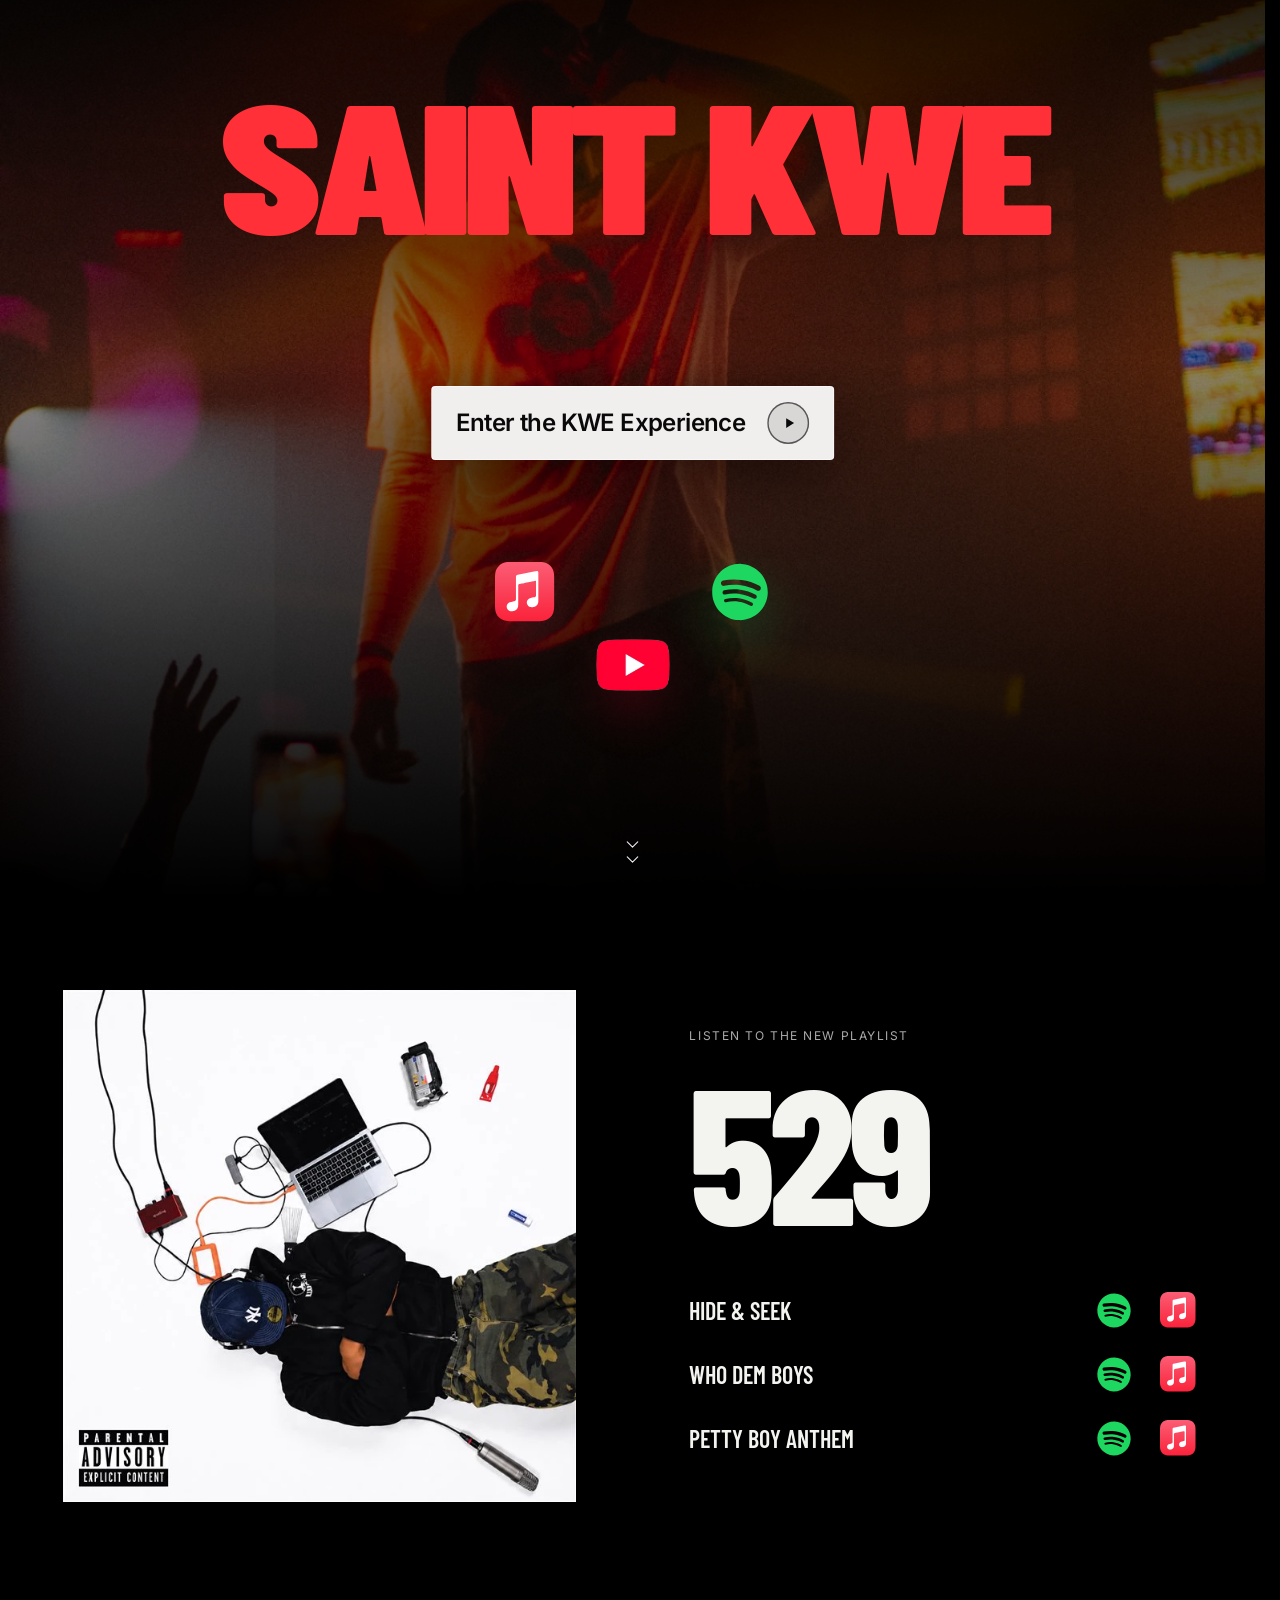
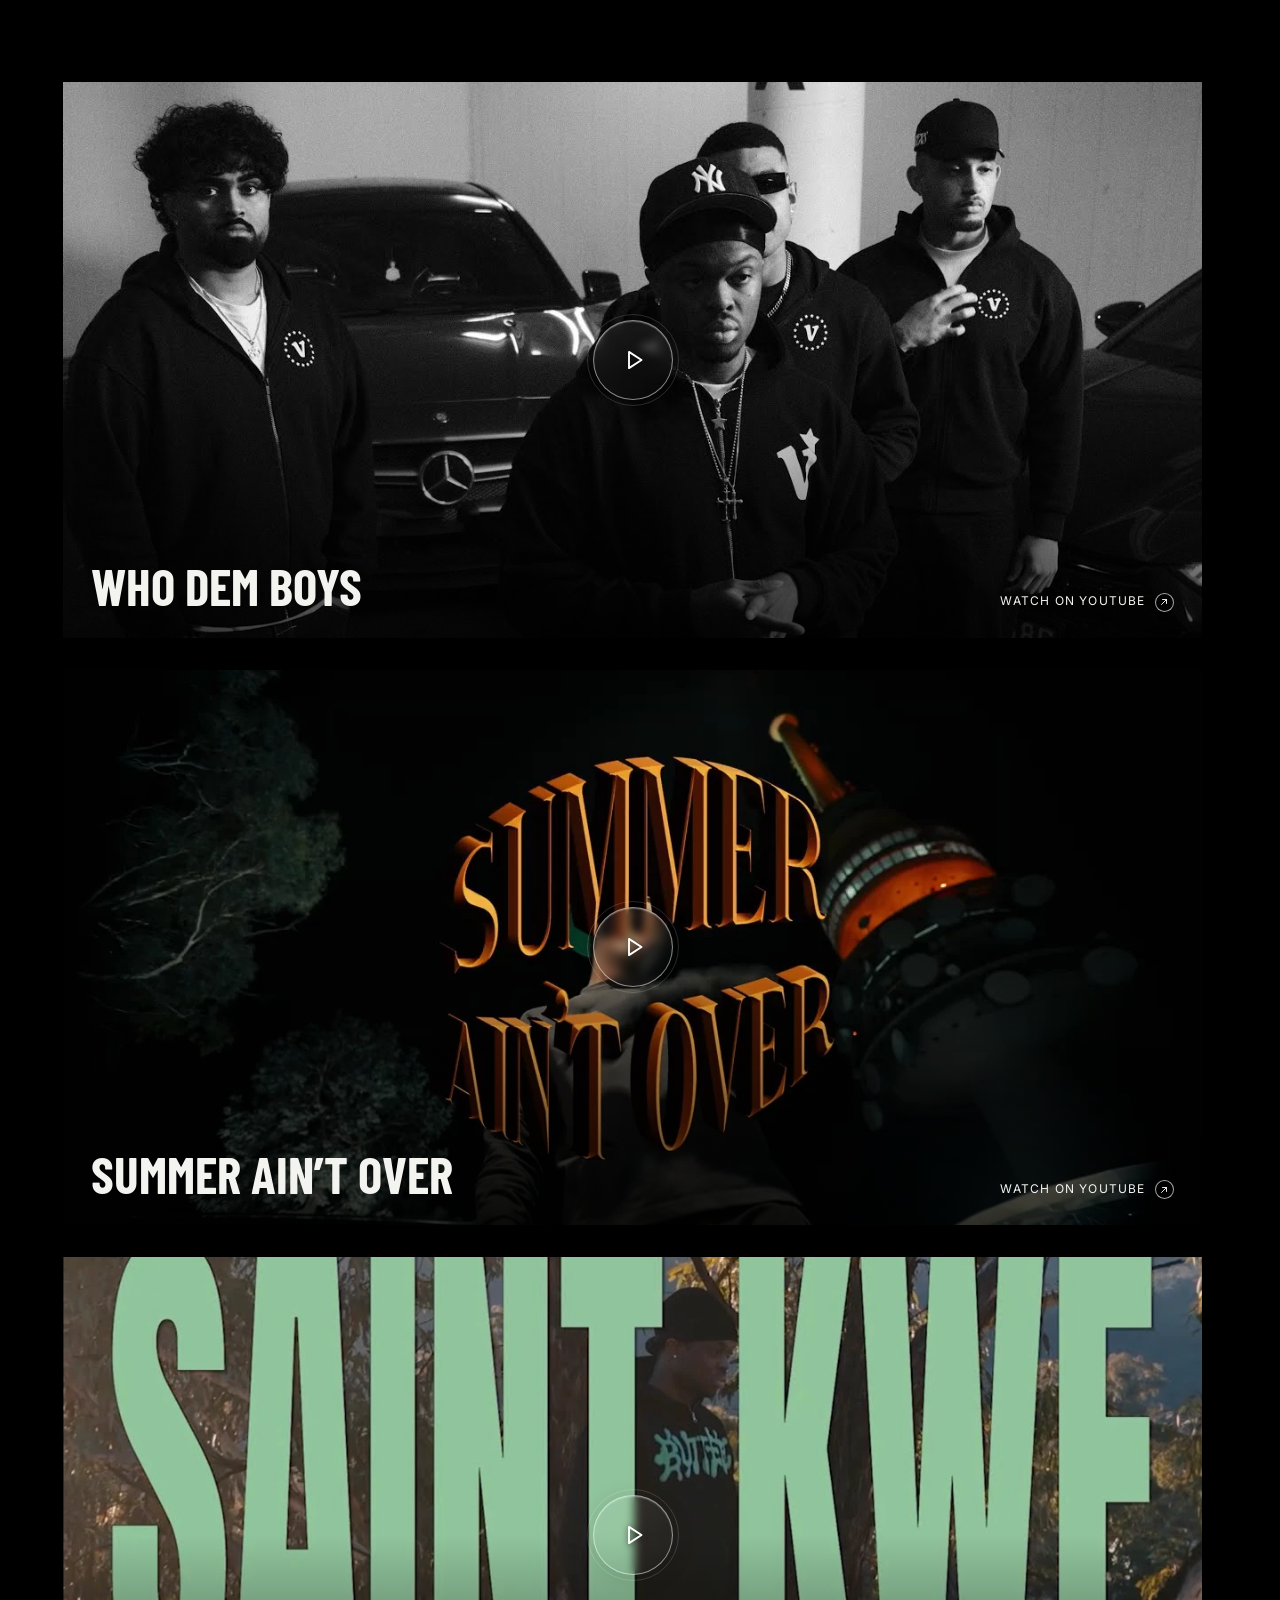
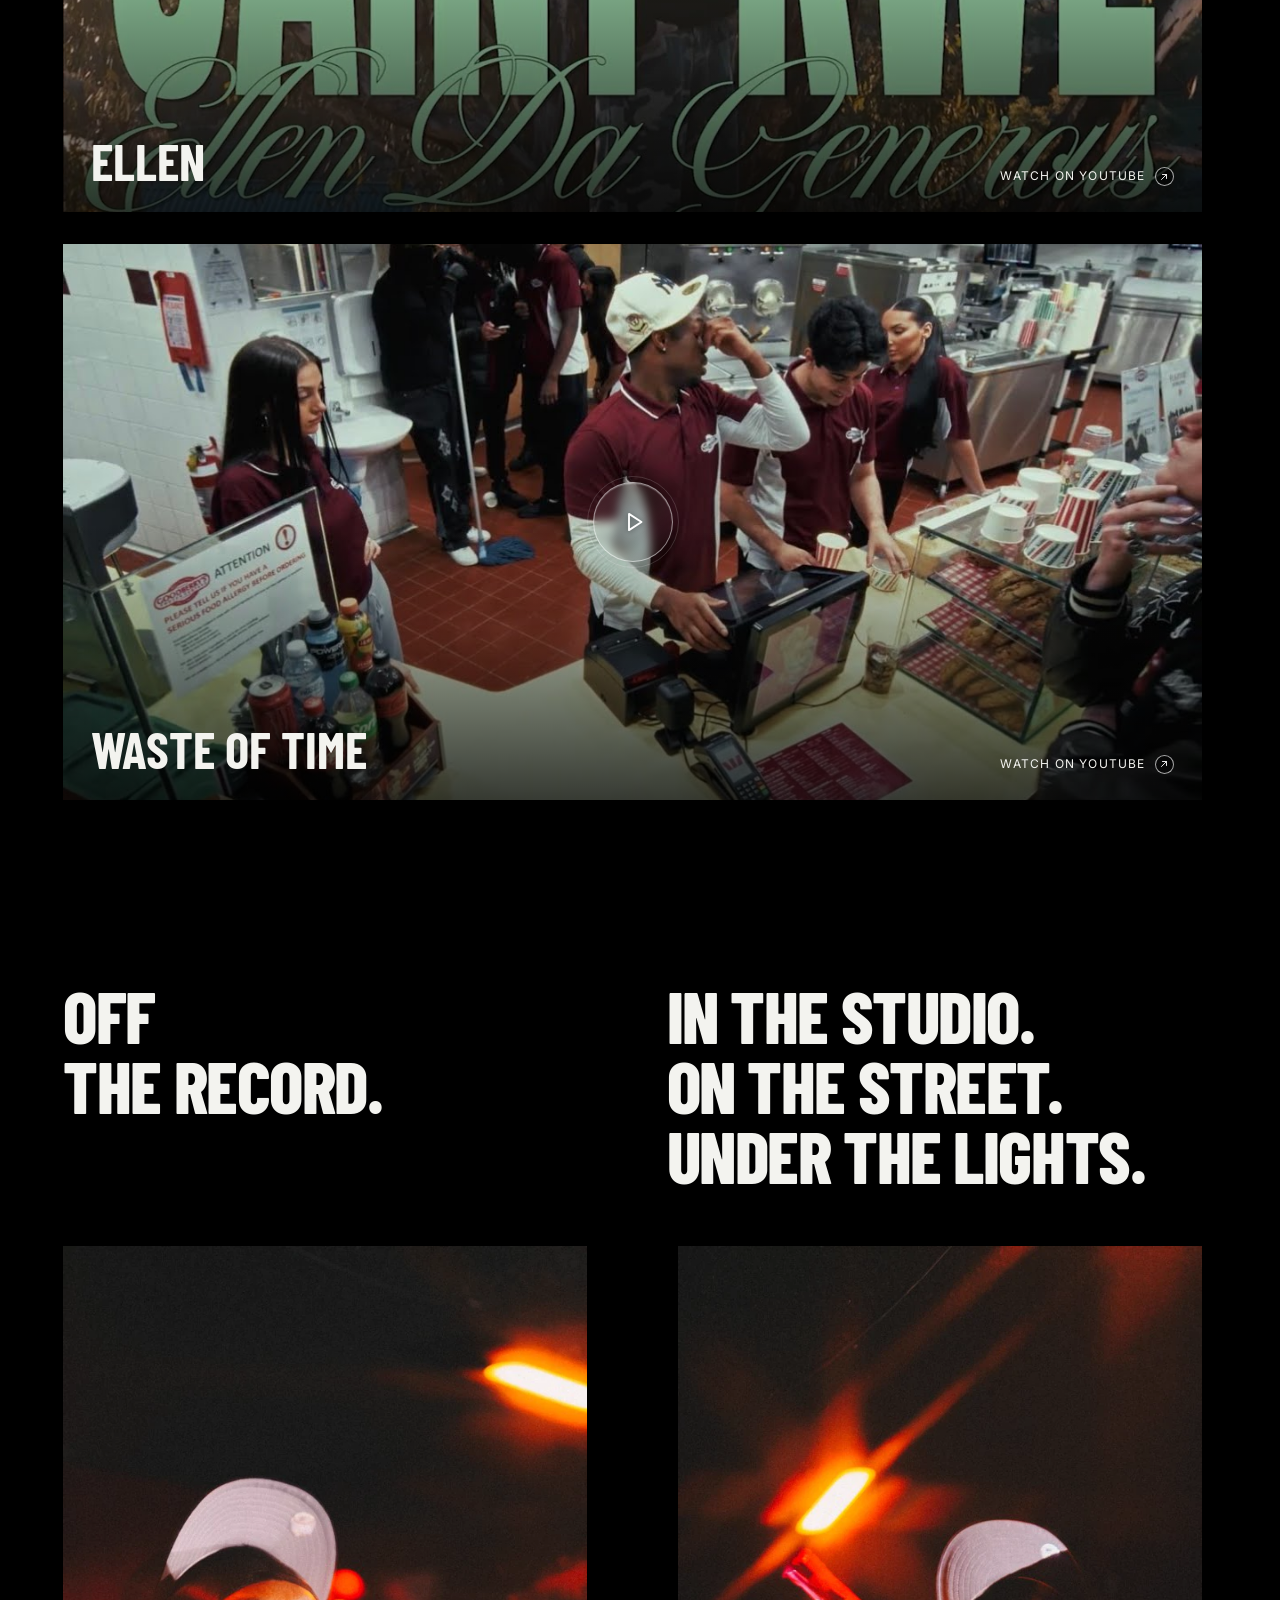
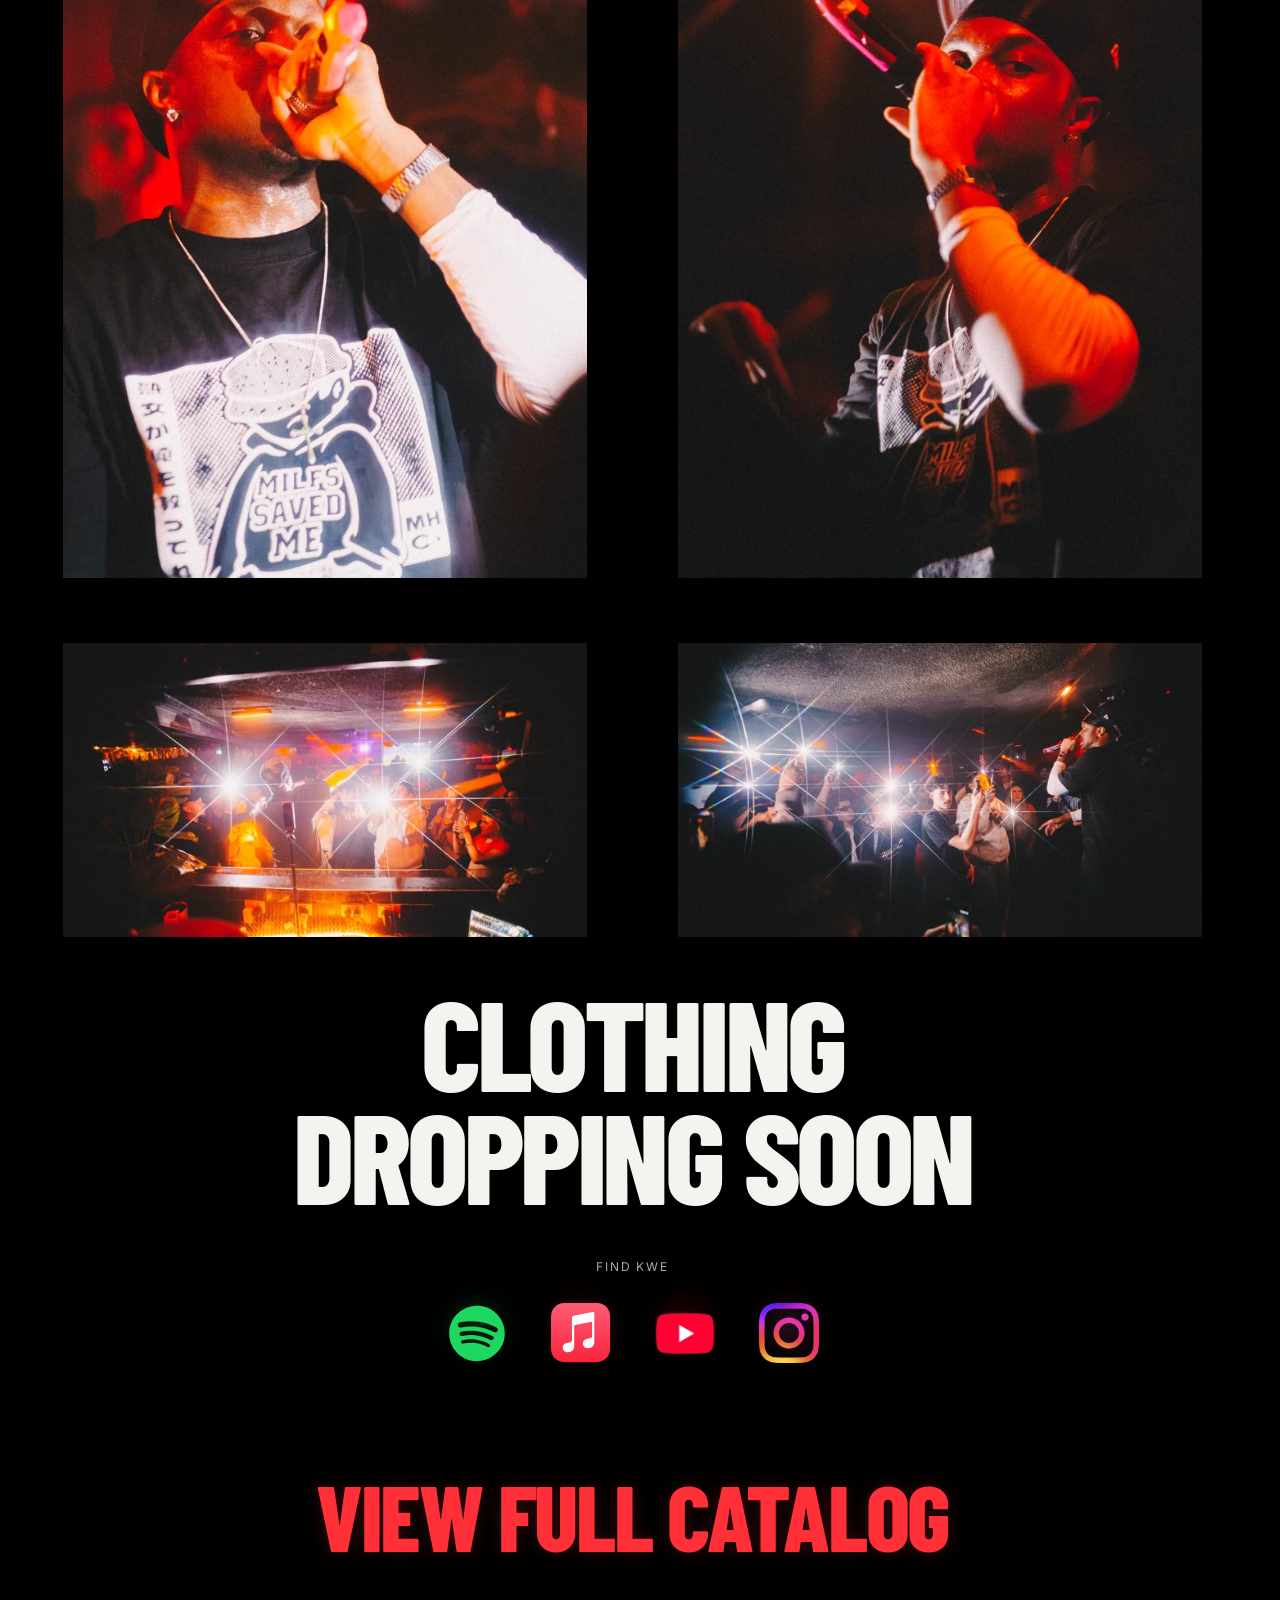
==== commit 65d86ebb: "Replace text arrows with SVG icons across KWE site" ====
--- a/index.html
+++ b/index.html
@@ -1,14 +1,14 @@
 <!doctype html>
 <html lang="en" class="mock-settled"><head><meta charset="utf-8"><meta name="viewport" content="width=device-width,initial-scale=1"><title>SAINT KWE</title><meta name="description" content="Music, visuals and photographs from Saint Kwe. Listen to 529 and watch WHO DEM BOYS."><meta name="theme-color" content="#000000"><link rel="icon" href="data:image/svg+xml,%3Csvg xmlns='http://www.w3.org/2000/svg' viewBox='0 0 32 32'%3E%3Crect width='32' height='32' fill='black'/%3E%3Cpath d='M7 5h5v9l9-9h7L17 16l11 11h-7l-9-9v9H7z' fill='white'/%3E%3C/svg%3E"><script src="app.js?v=optimized-20260921" defer></script>
 
-<script src="route-transition.js?v=audit-recovery-20260920"></script><script src="media-loading.js?v=ahead-of-scroll-20260924" defer></script><noscript><style>img[data-src]{display:none}</style></noscript><link rel="stylesheet" href="index.bundle.css?v=transparent-play-20260924"><link rel="stylesheet" href="fonts.css"></head>
+<script src="route-transition.js?v=audit-recovery-20260920"></script><script src="media-loading.js?v=ahead-of-scroll-20260924" defer></script><noscript><style>img[data-src]{display:none}</style></noscript><link rel="stylesheet" href="index.bundle.css?v=svg-arrows-20260924"><link rel="stylesheet" href="fonts.css"></head>
 <body data-front="3"><script src="intro-selected.js?v=first-demo-trace-20260924"></script><a class="skip" href="#main">Skip to content</a>
 
 <main id="main">
-<section class="hero" aria-labelledby="artist"><div class="front-visual" aria-hidden="true"><img src="assets/optimized/hero-dsc08252.webp" alt="" width="1152" height="2048" fetchpriority="high" srcset="assets/optimized/hero-640.webp 640w, assets/optimized/hero-dsc08252.webp 1152w" sizes="100vw" decoding="async"></div><div class="wordmark-stage"><h1 id="artist">SAINT KWE</h1><button class="wordmark-motion" type="button" hidden>Pause motion</button><a class="wordmark-scroll" href="#listen">SCROLL TO LISTEN <span aria-hidden="true">↓</span></a></div><div class="hero-grid" id="listen" role="region" aria-label="Listen on these platforms" tabindex="-1"><div class="hero-copy"><div class="platform-group"><div class="platform-links"><a class="platform-link" href="https://music.apple.com/au/album/529/6788612666" aria-label="Apple Music" title="Apple Music" style="--link-order:0"><span class="platform-art"><img src="assets/apple-music-color.svg" alt="" width="32" height="32"></span></a><a class="platform-link" href="https://open.spotify.com/album/1tXWlbsSiI3O5Lf4TgTcnV" aria-label="Spotify" title="Spotify" style="--link-order:1"><span class="platform-art"><img src="assets/spotify-color.svg" alt="" width="32" height="32"></span></a><a class="platform-link" href="https://www.youtube.com/@saintkwe/videos" aria-label="YouTube" title="YouTube" style="--link-order:2"><span class="platform-art"><img src="assets/optimized/youtube-color.webp" alt="" width="32" height="32"></span></a></div></div><a class="flight-launch" href="flight.html?launch=1"><span class="flight-launch-title">Enter the KWE Experience</span><span class="flight-launch-icon" aria-hidden="true"><svg viewBox="0 0 24 24" fill="none" focusable="false"><path d="M8 5.5 18.5 12 8 18.5V5.5Z" fill="currentColor"/></svg></span></a><a class="scroll-cue scroll-cue-clean" href="#music" aria-label="Scroll down to music"><svg viewBox="0 0 24 24" fill="none" stroke="currentColor" stroke-width="1.25" stroke-linecap="round" stroke-linejoin="round" aria-hidden="true"><path d="m6 9 6 6 6-6"/></svg><svg viewBox="0 0 24 24" fill="none" stroke="currentColor" stroke-width="1.25" stroke-linecap="round" stroke-linejoin="round" aria-hidden="true"><path d="m6 9 6 6 6-6"/></svg></a></div><figure class="hero-portrait"><span class="media-frame"><img data-src="assets/optimized/hero-1280.webp" data-srcset="assets/optimized/hero-640.webp 640w, assets/optimized/hero-1280.webp 1280w" sizes="(max-width:600px) 90vw, 55vw" width="1280" height="1280" alt="Black-and-white profile portrait of Kwe wearing a cap"><noscript><img src="assets/optimized/hero-1280.webp" srcset="assets/optimized/hero-640.webp 640w, assets/optimized/hero-1280.webp 1280w" sizes="(max-width:600px) 90vw, 55vw" width="1280" height="1280" alt="Black-and-white profile portrait of Kwe wearing a cap" loading="lazy"></noscript></span></figure></div></section>
+<section class="hero" aria-labelledby="artist"><div class="front-visual" aria-hidden="true"><img src="assets/optimized/hero-dsc08252.webp" alt="" width="1152" height="2048" fetchpriority="high" srcset="assets/optimized/hero-640.webp 640w, assets/optimized/hero-dsc08252.webp 1152w" sizes="100vw" decoding="async"></div><div class="wordmark-stage"><h1 id="artist">SAINT KWE</h1><button class="wordmark-motion" type="button" hidden>Pause motion</button><a class="wordmark-scroll" href="#listen">SCROLL TO LISTEN <svg aria-hidden="true" width="14" height="14" viewBox="0 0 24 24" fill="none" stroke="currentColor" stroke-width="1.8" stroke-linecap="round" stroke-linejoin="round" focusable="false"><path d="M12 5v14m-6-6 6 6 6-6"/></svg></a></div><div class="hero-grid" id="listen" role="region" aria-label="Listen on these platforms" tabindex="-1"><div class="hero-copy"><div class="platform-group"><div class="platform-links"><a class="platform-link" href="https://music.apple.com/au/album/529/6788612666" aria-label="Apple Music" title="Apple Music" style="--link-order:0"><span class="platform-art"><img src="assets/apple-music-color.svg" alt="" width="32" height="32"></span></a><a class="platform-link" href="https://open.spotify.com/album/1tXWlbsSiI3O5Lf4TgTcnV" aria-label="Spotify" title="Spotify" style="--link-order:1"><span class="platform-art"><img src="assets/spotify-color.svg" alt="" width="32" height="32"></span></a><a class="platform-link" href="https://www.youtube.com/@saintkwe/videos" aria-label="YouTube" title="YouTube" style="--link-order:2"><span class="platform-art"><img src="assets/optimized/youtube-color.webp" alt="" width="32" height="32"></span></a></div></div><a class="flight-launch" href="flight.html?launch=1"><span class="flight-launch-title">Enter the KWE Experience</span><span class="flight-launch-icon" aria-hidden="true"><svg viewBox="0 0 24 24" fill="none" focusable="false"><path d="M8 5.5 18.5 12 8 18.5V5.5Z" fill="currentColor"/></svg></span></a><a class="scroll-cue scroll-cue-clean" href="#music" aria-label="Scroll down to music"><svg viewBox="0 0 24 24" fill="none" stroke="currentColor" stroke-width="1.25" stroke-linecap="round" stroke-linejoin="round" aria-hidden="true"><path d="m6 9 6 6 6-6"/></svg><svg viewBox="0 0 24 24" fill="none" stroke="currentColor" stroke-width="1.25" stroke-linecap="round" stroke-linejoin="round" aria-hidden="true"><path d="m6 9 6 6 6-6"/></svg></a></div><figure class="hero-portrait"><span class="media-frame"><img data-src="assets/optimized/hero-1280.webp" data-srcset="assets/optimized/hero-640.webp 640w, assets/optimized/hero-1280.webp 1280w" sizes="(max-width:600px) 90vw, 55vw" width="1280" height="1280" alt="Black-and-white profile portrait of Kwe wearing a cap"><noscript><img src="assets/optimized/hero-1280.webp" srcset="assets/optimized/hero-640.webp 640w, assets/optimized/hero-1280.webp 1280w" sizes="(max-width:600px) 90vw, 55vw" width="1280" height="1280" alt="Black-and-white profile portrait of Kwe wearing a cap" loading="lazy"></noscript></span></figure></div></section>
 <section class="music section" id="music" aria-labelledby="music-title"><div class="music-grid"><div class="cover"><span class="media-frame"><img data-src="assets/optimized/cover-1280.webp" data-srcset="assets/optimized/cover-640.webp 640w, assets/optimized/cover-1280.webp 1280w" sizes="(max-width:900px) 90vw, 40vw" width="1280" height="1280" alt="529 artwork"><noscript><img src="assets/optimized/cover-1280.webp" srcset="assets/optimized/cover-640.webp 640w, assets/optimized/cover-1280.webp 1280w" sizes="(max-width:900px) 90vw, 40vw" loading="lazy" width="1280" height="1280" alt="529 artwork"></noscript></span></div><div class="music-copy"><span class="section-tag">LISTEN TO THE NEW PLAYLIST</span><h2 id="music-title">529</h2><div class="release-list tracklist-preview"><div class="track-row"><h3>HIDE &amp; SEEK</h3><div class="track-platforms"><a href="https://open.spotify.com/track/2u8AzHIk5EDLsyPBJLO5Ro" aria-label="Listen to HIDE &amp; SEEK on Spotify" title="Spotify"><img src="assets/spotify-color.svg" alt="" width="36" height="36"></a><a href="https://music.apple.com/au/album/hide-seek/6788612666?i=6788612670&amp;uo=4" aria-label="Listen to HIDE &amp; SEEK on Apple Music" title="Apple Music"><img src="assets/apple-music-color.svg" alt="" width="36" height="36"></a></div></div><div class="track-row"><h3>WHO DEM BOYS</h3><div class="track-platforms"><a href="https://open.spotify.com/track/46uTkcO5Z2K8yxvIJ4USFM" aria-label="Listen to WHO DEM BOYS on Spotify" title="Spotify"><img src="assets/spotify-color.svg" alt="" width="36" height="36"></a><a href="https://music.apple.com/au/album/who-dem-boys/6788612666?i=6788612671&amp;uo=4" aria-label="Listen to WHO DEM BOYS on Apple Music" title="Apple Music"><img src="assets/apple-music-color.svg" alt="" width="36" height="36"></a></div></div><div class="track-row"><h3>PETTY BOY ANTHEM</h3><div class="track-platforms"><a href="https://open.spotify.com/track/5oD4jXRlHrx4iXZxvp73Er" aria-label="Listen to PETTY BOY ANTHEM on Spotify" title="Spotify"><img src="assets/spotify-color.svg" alt="" width="36" height="36"></a><a href="https://music.apple.com/au/album/petty-boy-anthem/6788612666?i=6788612673&amp;uo=4" aria-label="Listen to PETTY BOY ANTHEM on Apple Music" title="Apple Music"><img src="assets/apple-music-color.svg" alt="" width="36" height="36"></a></div></div></div></div></div></section>
 
-<section class="section visuals" id="visuals" aria-label="Music videos"><a class="video-feature" href="https://www.youtube.com/watch?v=b9i6DAuP5qw" aria-label="Watch WHO DEM BOYS on YouTube"><span class="media-frame"><img data-src="assets/b9i6DAuP5qw-hd.jpg" width="1280" height="720" alt="WHO DEM BOYS music video thumbnail"><noscript><img src="assets/b9i6DAuP5qw-hd.jpg" width="1280" height="720" loading="lazy" alt="WHO DEM BOYS music video thumbnail"></noscript></span><span class="play-circle" aria-hidden="true"><svg viewBox="0 0 24 24" fill="none" aria-hidden="true"><path d="M8 5.5 18 12 8 18.5V5.5Z" stroke="currentColor" stroke-width="1.5" stroke-linejoin="round"/></svg></span><span class="video-caption"><strong>WHO DEM BOYS</strong><span>WATCH ON YOUTUBE ↗</span></span></a><a class="video-feature" style="margin-top:32px" href="https://www.youtube.com/watch?v=e_RMY3Msjro" aria-label="Watch SUMMER AIN’T OVER on YouTube"><span class="media-frame"><img data-src="assets/optimized/e_RMY3Msjro-hd.webp" width="1280" height="720" alt="SUMMER AIN’T OVER music video thumbnail"><noscript><img src="assets/optimized/e_RMY3Msjro-hd.webp" width="1280" height="720" loading="lazy" alt="SUMMER AIN’T OVER music video thumbnail"></noscript></span><span class="play-circle" aria-hidden="true"><svg viewBox="0 0 24 24" fill="none" aria-hidden="true"><path d="M8 5.5 18 12 8 18.5V5.5Z" stroke="currentColor" stroke-width="1.5" stroke-linejoin="round"/></svg></span><span class="video-caption"><strong>SUMMER AIN’T OVER</strong><span>WATCH ON YOUTUBE ↗</span></span></a><a class="video-feature" style="margin-top:32px" href="https://www.youtube.com/watch?v=nfWzHNK-rkg" aria-label="Watch ELLEN on YouTube"><span class="media-frame"><img data-src="assets/optimized/nfWzHNK-rkg-hd.webp" alt="ELLEN video thumbnail" width="1280" height="720"><noscript><img src="assets/optimized/nfWzHNK-rkg-hd.webp" alt="ELLEN video thumbnail" width="1280" height="720" loading="lazy"></noscript></span><span class="play-circle" aria-hidden="true"><svg viewBox="0 0 24 24" fill="none" aria-hidden="true"><path d="M8 5.5 18 12 8 18.5V5.5Z" stroke="currentColor" stroke-width="1.5" stroke-linejoin="round"/></svg></span><span class="video-caption"><strong>ELLEN</strong><span>WATCH ON YOUTUBE ↗</span></span></a><a class="video-feature" style="margin-top:32px" href="https://www.youtube.com/watch?v=I3dgDW-hsuA" aria-label="Watch WASTE OF TIME on YouTube"><span class="media-frame"><img data-src="assets/I3dgDW-hsuA-hd.jpg" alt="WASTE OF TIME video thumbnail" width="1280" height="720"><noscript><img src="assets/I3dgDW-hsuA-hd.jpg" alt="WASTE OF TIME video thumbnail" width="1280" height="720" loading="lazy"></noscript></span><span class="play-circle" aria-hidden="true"><svg viewBox="0 0 24 24" fill="none" aria-hidden="true"><path d="M8 5.5 18 12 8 18.5V5.5Z" stroke="currentColor" stroke-width="1.5" stroke-linejoin="round"/></svg></span><span class="video-caption"><strong>WASTE OF TIME</strong><span>WATCH ON YOUTUBE ↗</span></span></a></section>
+<section class="section visuals" id="visuals" aria-label="Music videos"><a class="video-feature" href="https://www.youtube.com/watch?v=b9i6DAuP5qw" aria-label="Watch WHO DEM BOYS on YouTube"><span class="media-frame"><img data-src="assets/b9i6DAuP5qw-hd.jpg" width="1280" height="720" alt="WHO DEM BOYS music video thumbnail"><noscript><img src="assets/b9i6DAuP5qw-hd.jpg" width="1280" height="720" loading="lazy" alt="WHO DEM BOYS music video thumbnail"></noscript></span><span class="play-circle" aria-hidden="true"><svg viewBox="0 0 24 24" fill="none" aria-hidden="true"><path d="M8 5.5 18 12 8 18.5V5.5Z" stroke="currentColor" stroke-width="1.5" stroke-linejoin="round"/></svg></span><span class="video-caption"><strong>WHO DEM BOYS</strong><span>WATCH ON YOUTUBE <span class="video-arrow" aria-hidden="true"><svg viewBox="0 0 24 24" fill="none" stroke="currentColor" stroke-width="1.8" stroke-linecap="round" stroke-linejoin="round" focusable="false"><path d="M7 17 17 7M9 7h8v8"/></svg></span></span></span></a><a class="video-feature" style="margin-top:32px" href="https://www.youtube.com/watch?v=e_RMY3Msjro" aria-label="Watch SUMMER AIN’T OVER on YouTube"><span class="media-frame"><img data-src="assets/optimized/e_RMY3Msjro-hd.webp" width="1280" height="720" alt="SUMMER AIN’T OVER music video thumbnail"><noscript><img src="assets/optimized/e_RMY3Msjro-hd.webp" width="1280" height="720" loading="lazy" alt="SUMMER AIN’T OVER music video thumbnail"></noscript></span><span class="play-circle" aria-hidden="true"><svg viewBox="0 0 24 24" fill="none" aria-hidden="true"><path d="M8 5.5 18 12 8 18.5V5.5Z" stroke="currentColor" stroke-width="1.5" stroke-linejoin="round"/></svg></span><span class="video-caption"><strong>SUMMER AIN’T OVER</strong><span>WATCH ON YOUTUBE <span class="video-arrow" aria-hidden="true"><svg viewBox="0 0 24 24" fill="none" stroke="currentColor" stroke-width="1.8" stroke-linecap="round" stroke-linejoin="round" focusable="false"><path d="M7 17 17 7M9 7h8v8"/></svg></span></span></span></a><a class="video-feature" style="margin-top:32px" href="https://www.youtube.com/watch?v=nfWzHNK-rkg" aria-label="Watch ELLEN on YouTube"><span class="media-frame"><img data-src="assets/optimized/nfWzHNK-rkg-hd.webp" alt="ELLEN video thumbnail" width="1280" height="720"><noscript><img src="assets/optimized/nfWzHNK-rkg-hd.webp" alt="ELLEN video thumbnail" width="1280" height="720" loading="lazy"></noscript></span><span class="play-circle" aria-hidden="true"><svg viewBox="0 0 24 24" fill="none" aria-hidden="true"><path d="M8 5.5 18 12 8 18.5V5.5Z" stroke="currentColor" stroke-width="1.5" stroke-linejoin="round"/></svg></span><span class="video-caption"><strong>ELLEN</strong><span>WATCH ON YOUTUBE <span class="video-arrow" aria-hidden="true"><svg viewBox="0 0 24 24" fill="none" stroke="currentColor" stroke-width="1.8" stroke-linecap="round" stroke-linejoin="round" focusable="false"><path d="M7 17 17 7M9 7h8v8"/></svg></span></span></span></a><a class="video-feature" style="margin-top:32px" href="https://www.youtube.com/watch?v=I3dgDW-hsuA" aria-label="Watch WASTE OF TIME on YouTube"><span class="media-frame"><img data-src="assets/I3dgDW-hsuA-hd.jpg" alt="WASTE OF TIME video thumbnail" width="1280" height="720"><noscript><img src="assets/I3dgDW-hsuA-hd.jpg" alt="WASTE OF TIME video thumbnail" width="1280" height="720" loading="lazy"></noscript></span><span class="play-circle" aria-hidden="true"><svg viewBox="0 0 24 24" fill="none" aria-hidden="true"><path d="M8 5.5 18 12 8 18.5V5.5Z" stroke="currentColor" stroke-width="1.5" stroke-linejoin="round"/></svg></span><span class="video-caption"><strong>WASTE OF TIME</strong><span>WATCH ON YOUTUBE <span class="video-arrow" aria-hidden="true"><svg viewBox="0 0 24 24" fill="none" stroke="currentColor" stroke-width="1.8" stroke-linecap="round" stroke-linejoin="round" focusable="false"><path d="M7 17 17 7M9 7h8v8"/></svg></span></span></span></a></section>
 <section class="section archive" id="archive" aria-labelledby="archive-title"><div class="archive-heading"><h2 id="archive-title">OFF<br>THE RECORD.</h2><p>In the studio.<br>On the street.<br>Under the lights.</p></div><div class="photo-grid">
 <figure class="photo concert"><span class="media-frame"><img data-src="assets/concert-cultrd-131-1280.jpg" data-srcset="assets/optimized/concert-cultrd-131-640.webp 640w, assets/concert-cultrd-131-1280.jpg 1280w" sizes="(max-width:360px) 90vw, 44vw" width="1186" height="2110" alt="Close-up of Kwe singing beneath red and orange stage lights" style="aspect-ratio:auto 1186 / 2110;height:auto"><noscript><img src="assets/concert-cultrd-131-1280.jpg" srcset="assets/optimized/concert-cultrd-131-640.webp 640w, assets/concert-cultrd-131-1280.jpg 1280w" sizes="(max-width:360px) 90vw, 44vw" width="1186" height="2110" loading="lazy" alt="Close-up of Kwe singing beneath red and orange stage lights" style="aspect-ratio:auto 1186 / 2110;height:auto"></noscript></span></figure>
 <figure class="photo concert"><span class="media-frame"><img data-src="assets/concert-cultrd-117-1280.jpg" data-srcset="assets/optimized/concert-cultrd-117-640.webp 640w, assets/concert-cultrd-117-1280.jpg 1280w" sizes="(max-width:360px) 90vw, 44vw" width="1186" height="2110" alt="Kwe performing beneath an orange spotlight" style="aspect-ratio:auto 1186 / 2110;height:auto"><noscript><img src="assets/concert-cultrd-117-1280.jpg" srcset="assets/optimized/concert-cultrd-117-640.webp 640w, assets/concert-cultrd-117-1280.jpg 1280w" sizes="(max-width:360px) 90vw, 44vw" width="1186" height="2110" loading="lazy" alt="Kwe performing beneath an orange spotlight" style="aspect-ratio:auto 1186 / 2110;height:auto"></noscript></span></figure>
--- a/index.bundle.css
+++ b/index.bundle.css
@@ -297,8 +297,8 @@
 .hero .platform-link:nth-child(1){grid-column:1;grid-row:1}
 .hero .platform-link:nth-child(2){grid-column:2;grid-row:2}
 .hero .platform-link:nth-child(3){grid-column:1;grid-row:3}
-.hero .platform-link:nth-child(1):after{content:'↘';left:calc(100% + 18px);top:70%}
-.hero .platform-link:nth-child(2):after{content:'↙';right:calc(100% + 18px);top:70%}
+.hero .platform-link:nth-child(1):after{content:none;left:calc(100% + 18px);top:70%}
+.hero .platform-link:nth-child(2):after{content:none;right:calc(100% + 18px);top:70%}
 .hero .scroll-cue{bottom:35px;left:50%;transform:translateX(-50%);white-space:nowrap}
 .mock-nav{bottom:8px}.mock-nav a{padding:8px 10px}
 @media(max-width:600px){.hero .platform-group{width:88vw;padding-top:18svh}.hero .platform-links{gap:0 24px}.hero .platform-link{--icon-size:62px;min-width:75px;min-height:105px;gap:8px}.hero .platform-link:after{font-size:34px}.hero .platform-link:nth-child(1):after{left:calc(100% + 10px)}.hero .platform-link:nth-child(2):after{right:calc(100% + 10px)}}
@@ -308,8 +308,8 @@
 .hero .platform-link:nth-child(1){grid-column:1;grid-row:1;transform:translateY(25px)}
 .hero .platform-link:nth-child(2){grid-column:2;grid-row:1;transform:translateY(-15px)}
 .hero .platform-link:nth-child(3){grid-column:1/-1;grid-row:2}
-.hero .platform-link:nth-child(1):after{content:'↗';top:15%;left:calc(100% + 20px)}
-.hero .platform-link:nth-child(2):after{content:'↙';top:110%;right:70%}
+.hero .platform-link:nth-child(1):after{content:none;top:15%;left:calc(100% + 20px)}
+.hero .platform-link:nth-child(2):after{content:none;top:110%;right:70%}
 
 .hero .platform-link:after{content:none!important;display:none!important}
 .contact h2{text-align:center;width:100%}
@@ -511,3 +511,7 @@
 @media(max-width:600px) and (max-height:440px){body[data-front='3'] .hero .platform-link{--icon-size:42px;min-height:50px}}
 @media(min-width:601px) and (max-height:500px) and (min-aspect-ratio:1/1){body[data-front='3'] .hero .flight-launch{top:43%;min-height:54px;padding:9px 16px;gap:14px;font-size:16px}.flight-launch-icon{width:34px;height:34px;flex-basis:34px}.flight-launch-icon svg{width:15px;height:15px}}
 @media(prefers-reduced-motion:reduce){body[data-front='3'] .hero .flight-launch,.flight-launch-icon{transition:none}}
+
+/* Use a drawn external-link mark so phone fonts cannot turn the arrow into emoji. */
+.video-caption .video-arrow{display:inline-grid;place-items:center;width:19px;height:19px;margin-left:5px;vertical-align:middle;border:1px solid #ffffffa6;border-radius:50%;background:#0007;color:#fff}
+.video-caption .video-arrow svg{display:block;width:12px;height:12px}
